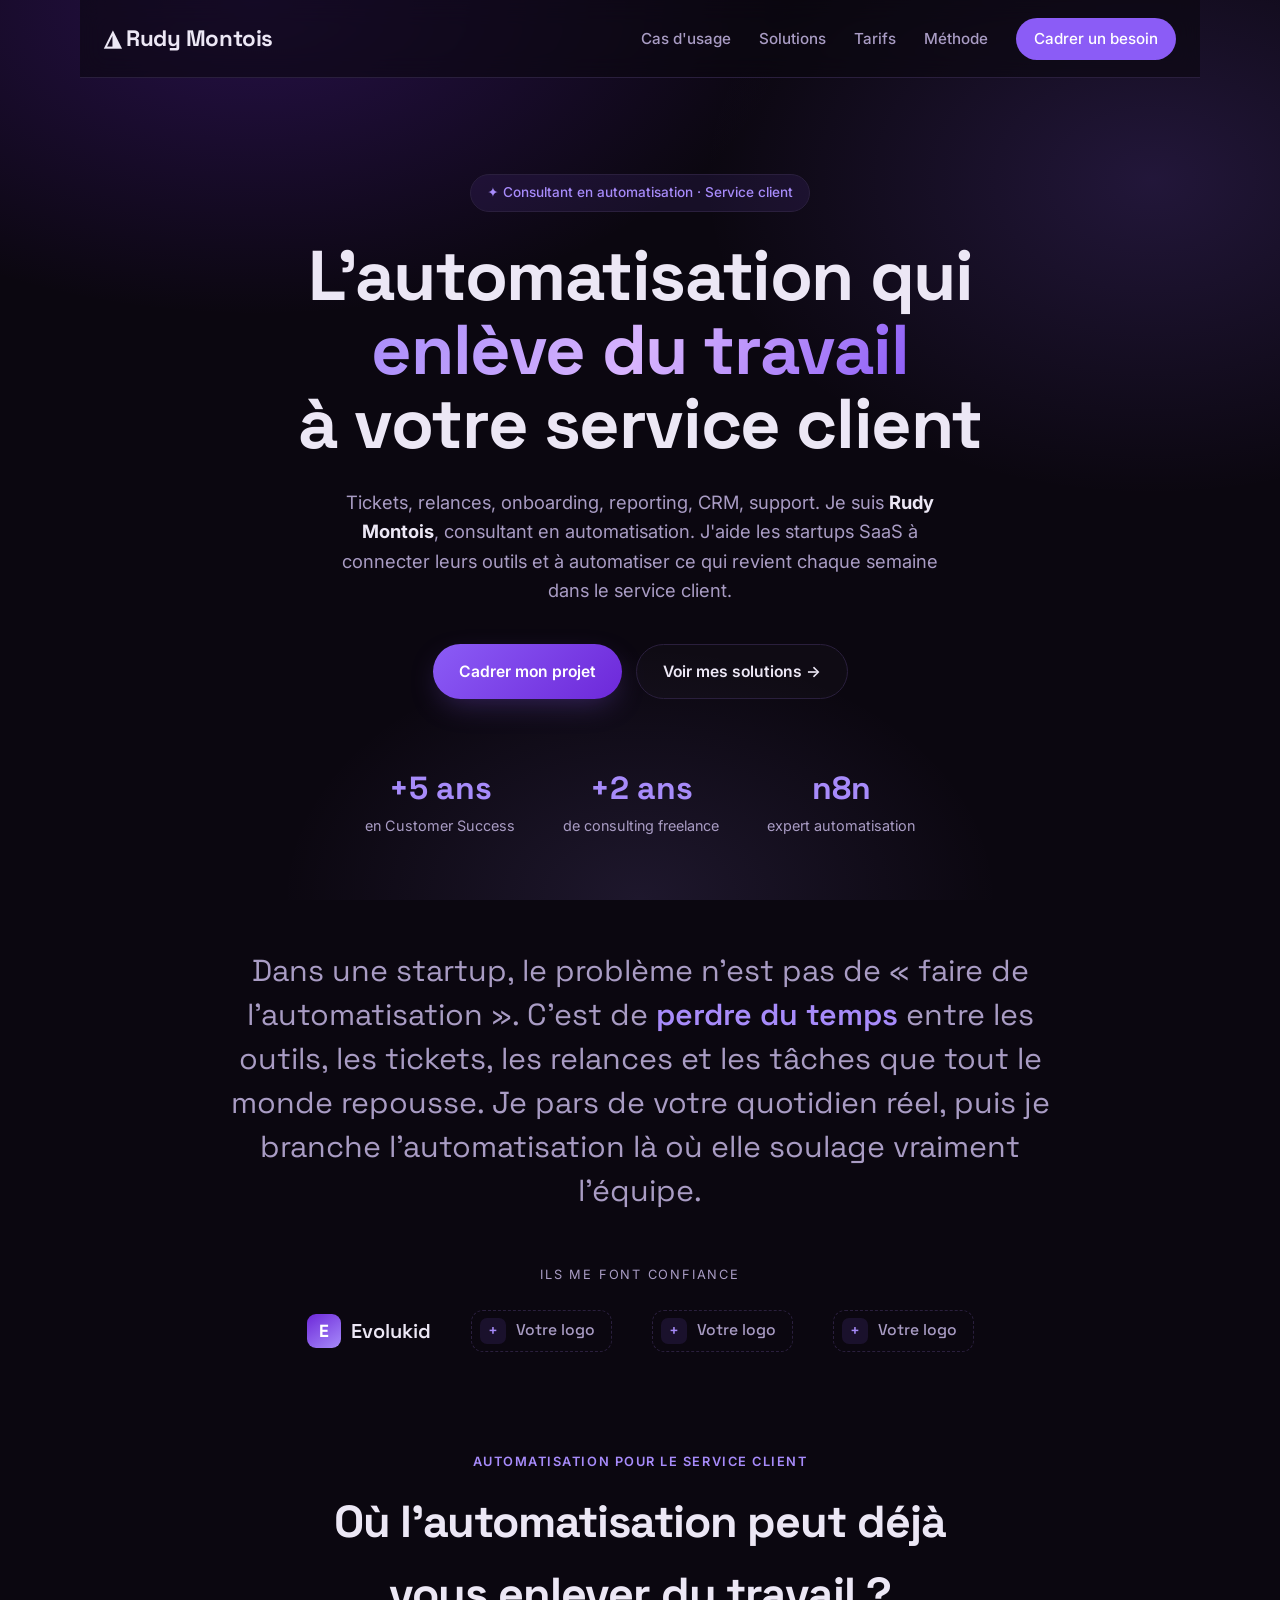
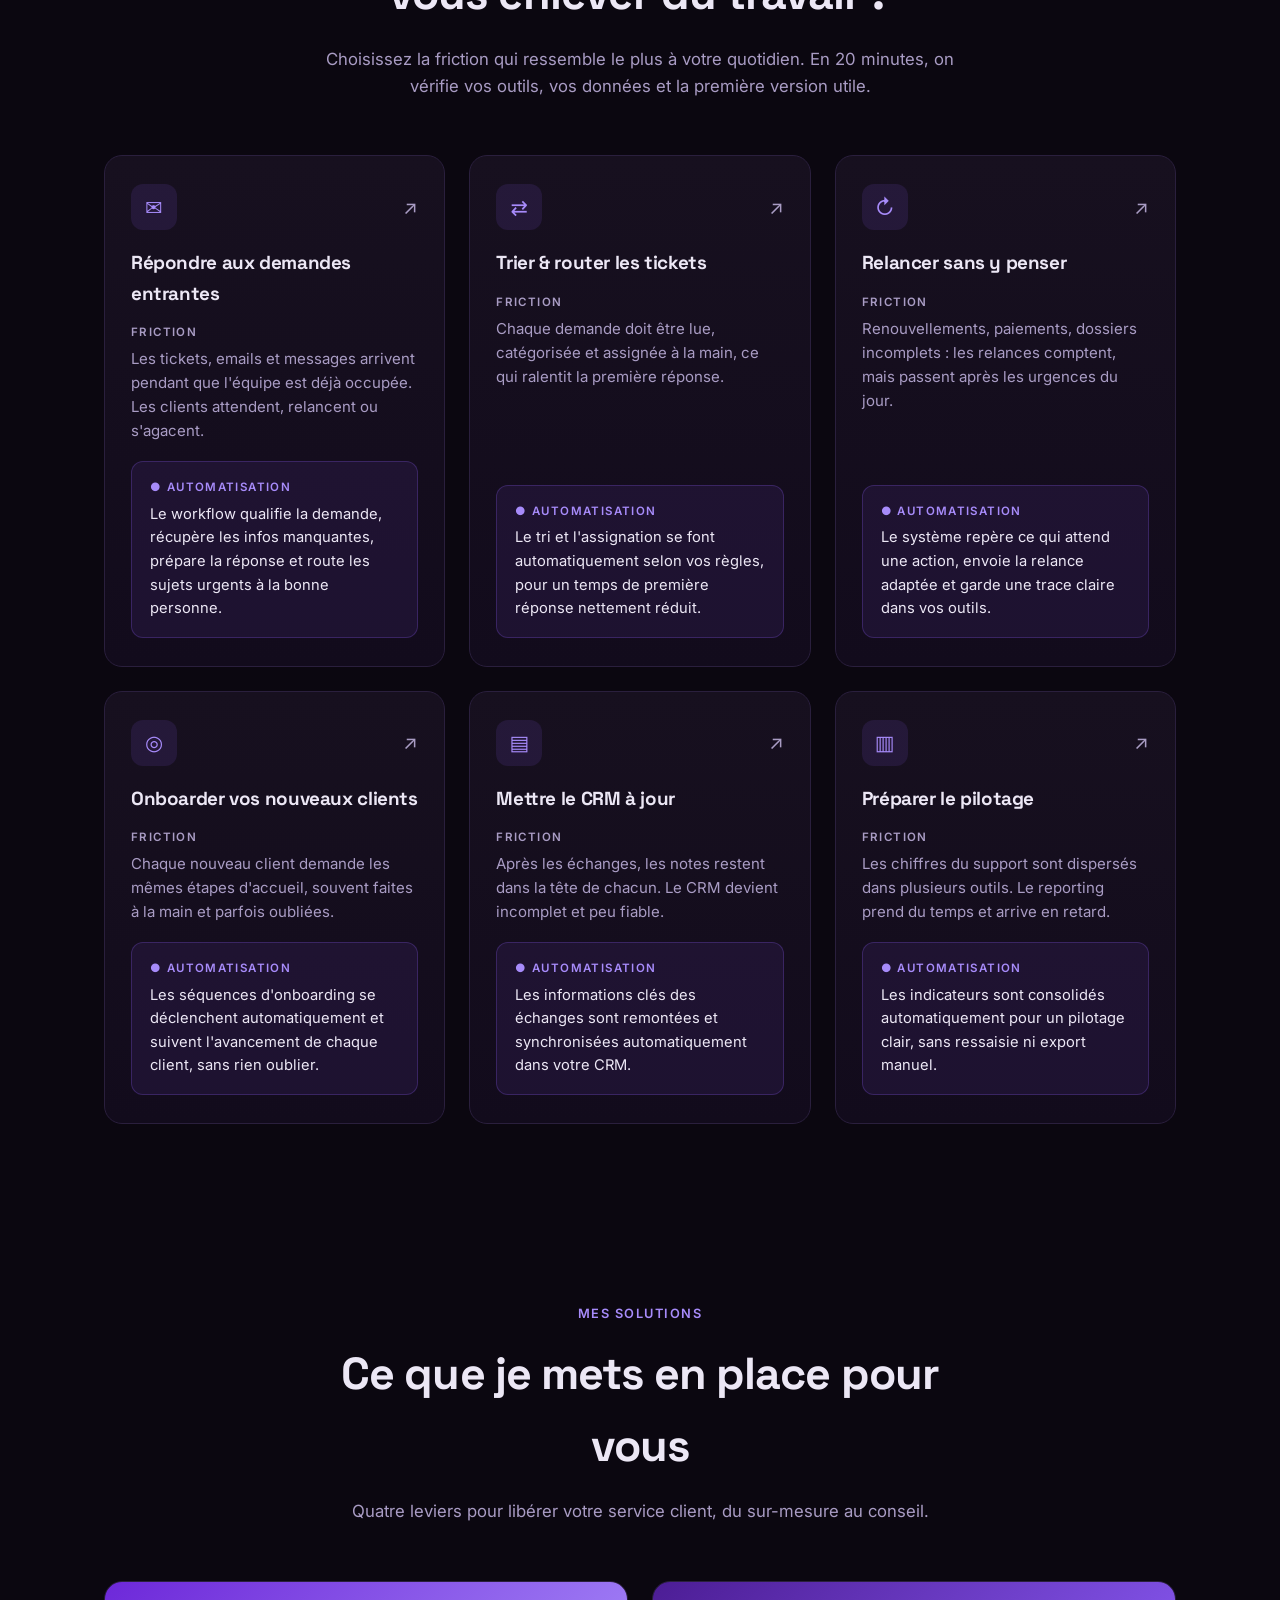
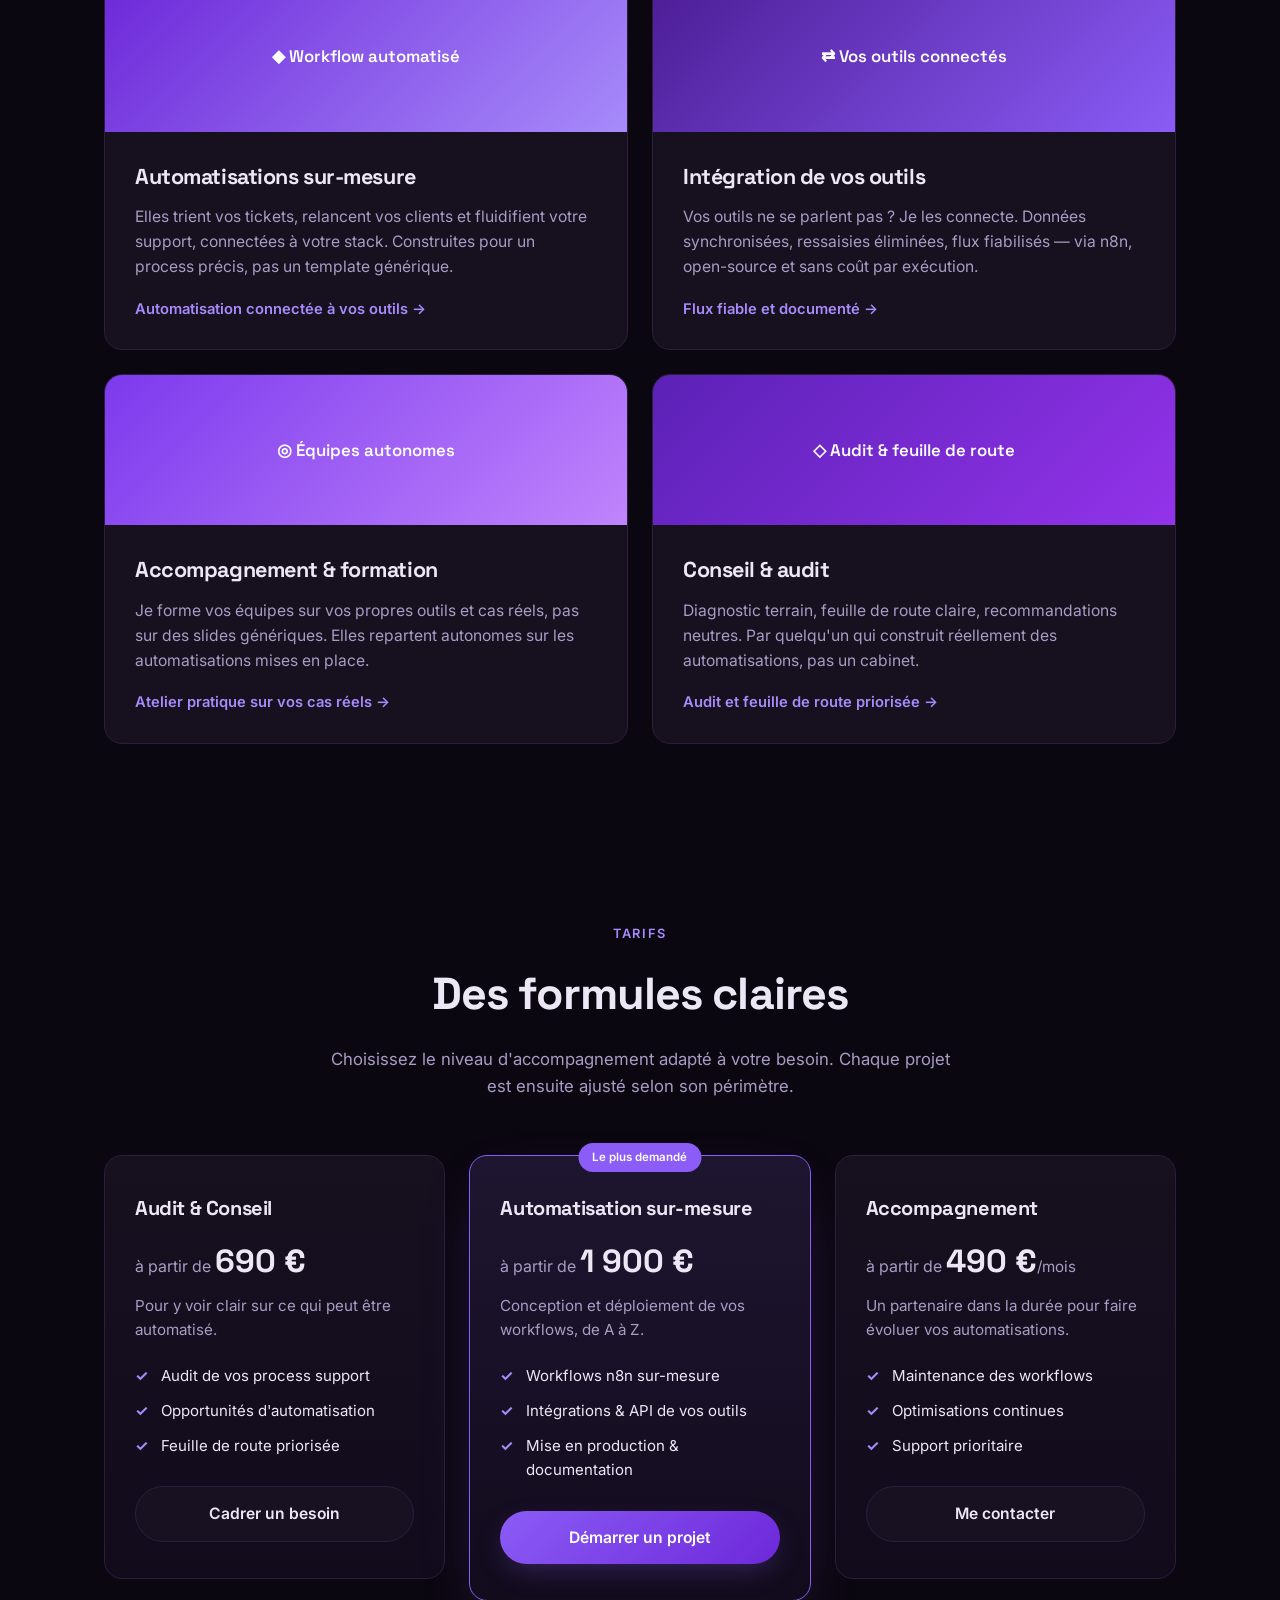
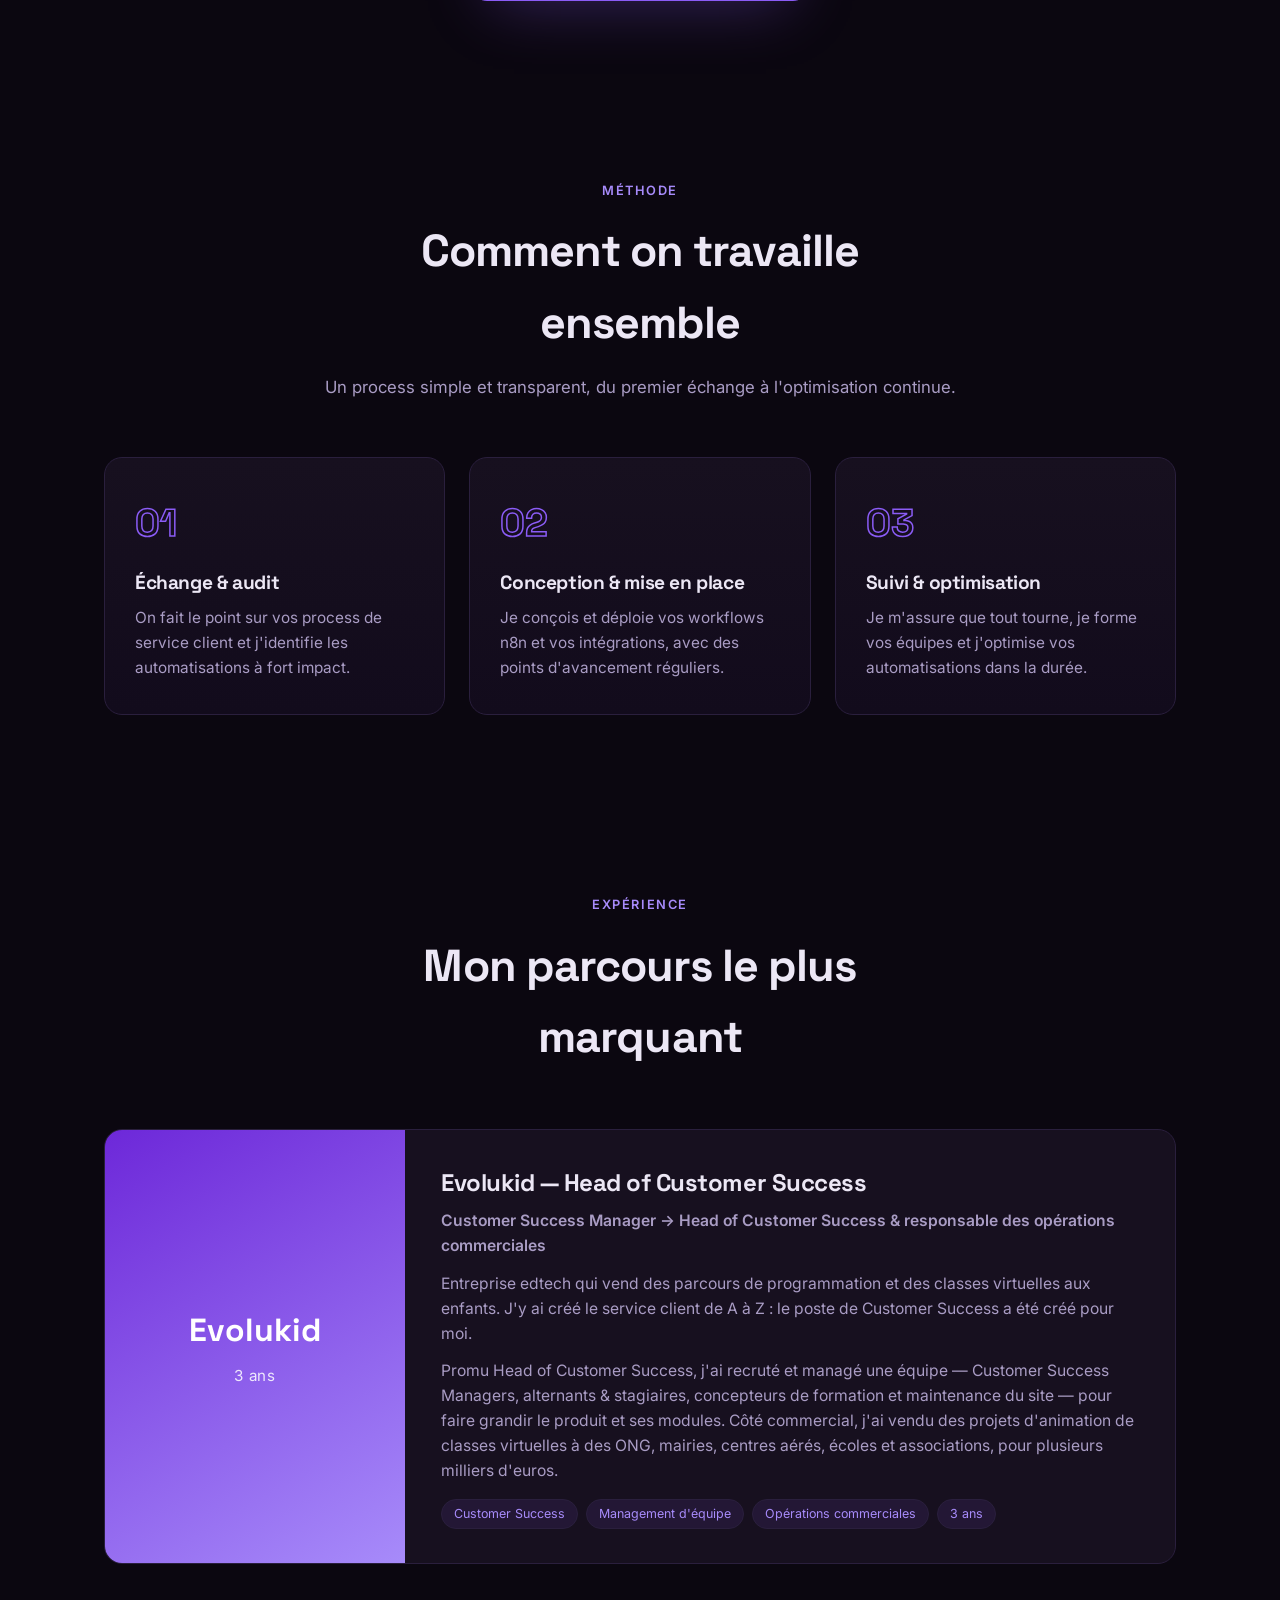
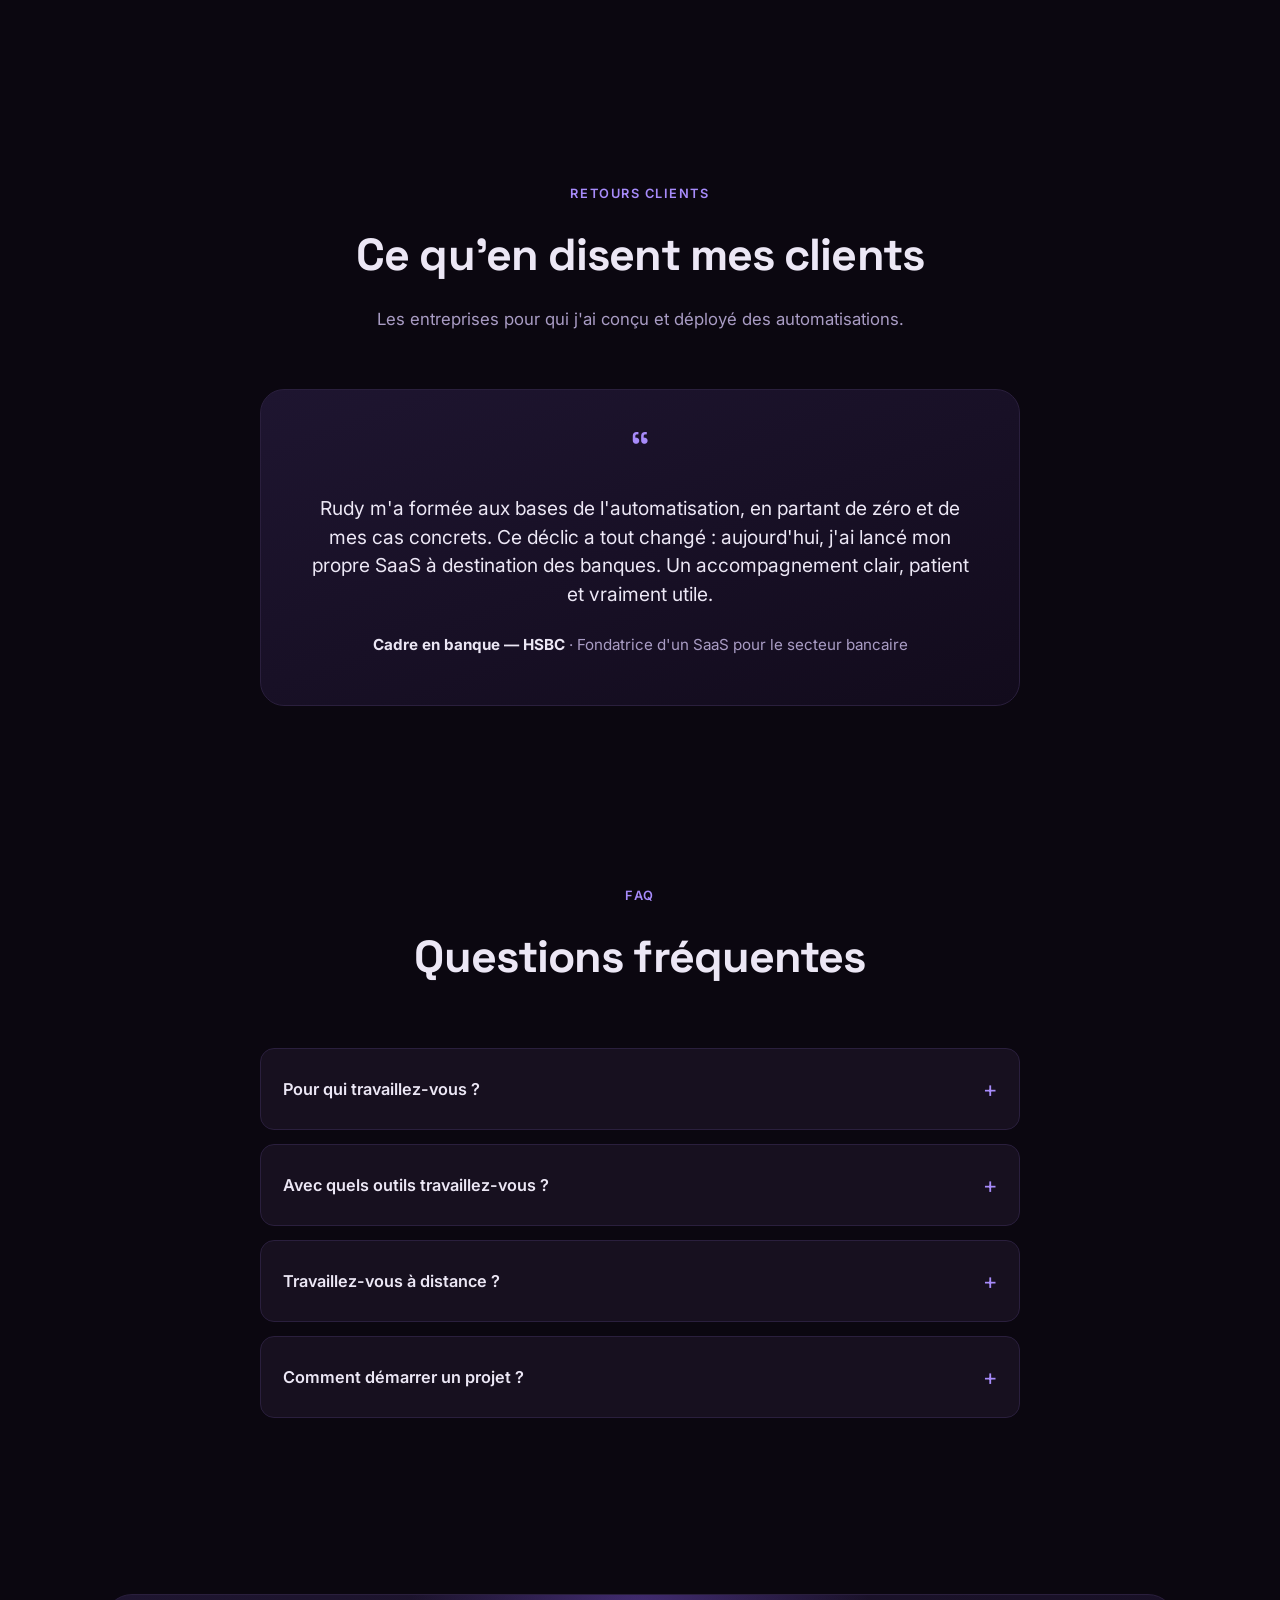
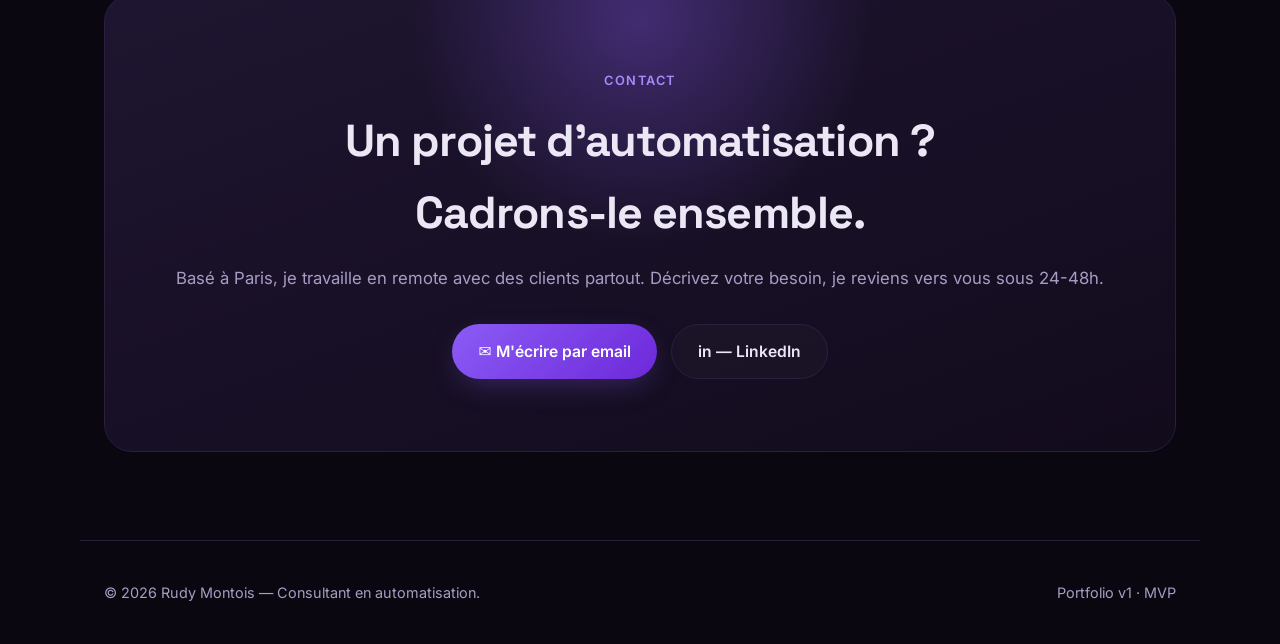
==== index.html @ 6238c6af "Ameliore le bandeau logos clients - Logo maison pour Evolukid (monogramme), emplacements stylises a " ====
<!DOCTYPE html>
<html lang="fr">
<head>
  <meta charset="UTF-8" />
  <meta name="viewport" content="width=device-width, initial-scale=1.0" />
  <title>Rudy Montois — Consultant en automatisation | Service client</title>
  <meta name="description" content="Consultant en automatisation spécialisé service client. J'aide les startups SaaS à connecter leurs outils et automatiser ce qui revient chaque semaine." />
  <link rel="preconnect" href="https://fonts.googleapis.com" />
  <link rel="preconnect" href="https://fonts.gstatic.com" crossorigin />
  <link href="https://fonts.googleapis.com/css2?family=Space+Grotesk:wght@400;500;600;700&family=Inter:wght@400;500;600&display=swap" rel="stylesheet" />
  <link rel="stylesheet" href="style.css" />
</head>
<body>
  <div class="bg-glow" aria-hidden="true"></div>

  <!-- Header / Nav -->
  <header class="site-header">
    <a href="#top" class="logo">◮ Rudy Montois</a>
    <nav class="nav">
      <a href="#friction">Cas d'usage</a>
      <a href="#solutions">Solutions</a>
      <a href="#tarifs">Tarifs</a>
      <a href="#methode">Méthode</a>
      <a href="#contact" class="nav-cta">Cadrer un besoin</a>
    </nav>
    <button class="nav-toggle" aria-label="Ouvrir le menu">☰</button>
  </header>

  <main id="top">
    <!-- Hero -->
    <section class="hero">
      <p class="eyebrow">✦ Consultant en automatisation · Service client</p>
      <h1>
        L'automatisation qui<br />
        <span class="grad">enlève du travail</span><br />
        à votre service client
      </h1>
      <p class="hero-sub">
        Tickets, relances, onboarding, reporting, CRM, support. Je suis
        <strong>Rudy Montois</strong>, consultant en automatisation. J'aide les
        startups SaaS à connecter leurs outils et à automatiser ce qui revient
        chaque semaine dans le service client.
      </p>
      <div class="hero-actions">
        <a href="#contact" class="btn btn-primary">Cadrer mon projet</a>
        <a href="#solutions" class="btn btn-ghost">Voir mes solutions →</a>
      </div>
      <div class="hero-stats">
        <div><strong>+5 ans</strong><span>en Customer Success</span></div>
        <div><strong>+2 ans</strong><span>de consulting freelance</span></div>
        <div><strong>n8n</strong><span>expert automatisation</span></div>
      </div>
    </section>

    <!-- Bloc problème -->
    <section class="intro-block">
      <p>
        Dans une startup, le problème n'est pas de « faire de l'automatisation ».
        C'est de <strong>perdre du temps</strong> entre les outils, les tickets, les
        relances et les tâches que tout le monde repousse. Je pars de votre quotidien
        réel, puis je branche l'automatisation là où elle soulage vraiment l'équipe.
      </p>
    </section>

    <!-- Logos clients -->
    <section class="logos">
      <p class="logos-title">Ils me font confiance</p>
      <div class="logos-row">
        <span class="logo-item"><span class="logo-mark">E</span>Evolukid</span>
        <span class="logo-item ph"><span class="slot-mark">+</span>Votre logo</span>
        <span class="logo-item ph"><span class="slot-mark">+</span>Votre logo</span>
        <span class="logo-item ph"><span class="slot-mark">+</span>Votre logo</span>
      </div>
    </section>

    <!-- Friction / Cas d'usage -->
    <section id="friction" class="section">
      <div class="section-head">
        <span class="tag">Automatisation pour le service client</span>
        <h2>Où l'automatisation peut déjà vous enlever du travail&nbsp;?</h2>
        <p class="section-lead">
          Choisissez la friction qui ressemble le plus à votre quotidien. En 20 minutes,
          on vérifie vos outils, vos données et la première version utile.
        </p>
      </div>

      <div class="friction">
        <article class="friction-card">
          <div class="friction-top"><span class="fic">✉</span><span class="arrow">↗</span></div>
          <h3>Répondre aux demandes entrantes</h3>
          <p class="label">Friction</p>
          <p>Les tickets, emails et messages arrivent pendant que l'équipe est déjà occupée. Les clients attendent, relancent ou s'agacent.</p>
          <div class="auto-box">
            <p class="label auto">● Automatisation</p>
            <p>Le workflow qualifie la demande, récupère les infos manquantes, prépare la réponse et route les sujets urgents à la bonne personne.</p>
          </div>
        </article>

        <article class="friction-card">
          <div class="friction-top"><span class="fic">⇄</span><span class="arrow">↗</span></div>
          <h3>Trier &amp; router les tickets</h3>
          <p class="label">Friction</p>
          <p>Chaque demande doit être lue, catégorisée et assignée à la main, ce qui ralentit la première réponse.</p>
          <div class="auto-box">
            <p class="label auto">● Automatisation</p>
            <p>Le tri et l'assignation se font automatiquement selon vos règles, pour un temps de première réponse nettement réduit.</p>
          </div>
        </article>

        <article class="friction-card">
          <div class="friction-top"><span class="fic">↻</span><span class="arrow">↗</span></div>
          <h3>Relancer sans y penser</h3>
          <p class="label">Friction</p>
          <p>Renouvellements, paiements, dossiers incomplets : les relances comptent, mais passent après les urgences du jour.</p>
          <div class="auto-box">
            <p class="label auto">● Automatisation</p>
            <p>Le système repère ce qui attend une action, envoie la relance adaptée et garde une trace claire dans vos outils.</p>
          </div>
        </article>

        <article class="friction-card">
          <div class="friction-top"><span class="fic">◎</span><span class="arrow">↗</span></div>
          <h3>Onboarder vos nouveaux clients</h3>
          <p class="label">Friction</p>
          <p>Chaque nouveau client demande les mêmes étapes d'accueil, souvent faites à la main et parfois oubliées.</p>
          <div class="auto-box">
            <p class="label auto">● Automatisation</p>
            <p>Les séquences d'onboarding se déclenchent automatiquement et suivent l'avancement de chaque client, sans rien oublier.</p>
          </div>
        </article>

        <article class="friction-card">
          <div class="friction-top"><span class="fic">▤</span><span class="arrow">↗</span></div>
          <h3>Mettre le CRM à jour</h3>
          <p class="label">Friction</p>
          <p>Après les échanges, les notes restent dans la tête de chacun. Le CRM devient incomplet et peu fiable.</p>
          <div class="auto-box">
            <p class="label auto">● Automatisation</p>
            <p>Les informations clés des échanges sont remontées et synchronisées automatiquement dans votre CRM.</p>
          </div>
        </article>

        <article class="friction-card">
          <div class="friction-top"><span class="fic">▥</span><span class="arrow">↗</span></div>
          <h3>Préparer le pilotage</h3>
          <p class="label">Friction</p>
          <p>Les chiffres du support sont dispersés dans plusieurs outils. Le reporting prend du temps et arrive en retard.</p>
          <div class="auto-box">
            <p class="label auto">● Automatisation</p>
            <p>Les indicateurs sont consolidés automatiquement pour un pilotage clair, sans ressaisie ni export manuel.</p>
          </div>
        </article>
      </div>
    </section>

    <!-- Solutions -->
    <section id="solutions" class="section">
      <div class="section-head">
        <span class="tag">Mes solutions</span>
        <h2>Ce que je mets en place pour vous</h2>
        <p class="section-lead">Quatre leviers pour libérer votre service client, du sur-mesure au conseil.</p>
      </div>

      <div class="solutions">
        <article class="solution-card">
          <div class="solution-visual v1"><span>◆ Workflow automatisé</span></div>
          <div class="solution-body">
            <h3>Automatisations sur-mesure</h3>
            <p>Elles trient vos tickets, relancent vos clients et fluidifient votre support, connectées à votre stack. Construites pour un process précis, pas un template générique.</p>
            <span class="more">Automatisation connectée à vos outils →</span>
          </div>
        </article>

        <article class="solution-card">
          <div class="solution-visual v2"><span>⇄ Vos outils connectés</span></div>
          <div class="solution-body">
            <h3>Intégration de vos outils</h3>
            <p>Vos outils ne se parlent pas ? Je les connecte. Données synchronisées, ressaisies éliminées, flux fiabilisés — via n8n, open-source et sans coût par exécution.</p>
            <span class="more">Flux fiable et documenté →</span>
          </div>
        </article>

        <article class="solution-card">
          <div class="solution-visual v3"><span>◎ Équipes autonomes</span></div>
          <div class="solution-body">
            <h3>Accompagnement &amp; formation</h3>
            <p>Je forme vos équipes sur vos propres outils et cas réels, pas sur des slides génériques. Elles repartent autonomes sur les automatisations mises en place.</p>
            <span class="more">Atelier pratique sur vos cas réels →</span>
          </div>
        </article>

        <article class="solution-card">
          <div class="solution-visual v4"><span>◇ Audit &amp; feuille de route</span></div>
          <div class="solution-body">
            <h3>Conseil &amp; audit</h3>
            <p>Diagnostic terrain, feuille de route claire, recommandations neutres. Par quelqu'un qui construit réellement des automatisations, pas un cabinet.</p>
            <span class="more">Audit et feuille de route priorisée →</span>
          </div>
        </article>
      </div>
    </section>

    <!-- Tarifs -->
    <section id="tarifs" class="section">
      <div class="section-head">
        <span class="tag">Tarifs</span>
        <h2>Des formules claires</h2>
        <p class="section-lead">Choisissez le niveau d'accompagnement adapté à votre besoin. Chaque projet est ensuite ajusté selon son périmètre.</p>
      </div>

      <div class="pricing">
        <article class="price-card">
          <h3>Audit &amp; Conseil</h3>
          <div class="price">à partir de <strong>690&nbsp;€</strong></div>
          <p class="price-desc">Pour y voir clair sur ce qui peut être automatisé.</p>
          <ul>
            <li>Audit de vos process support</li>
            <li>Opportunités d'automatisation</li>
            <li>Feuille de route priorisée</li>
          </ul>
          <a href="#contact" class="btn btn-ghost">Cadrer un besoin</a>
        </article>

        <article class="price-card featured">
          <div class="price-badge">Le plus demandé</div>
          <h3>Automatisation sur-mesure</h3>
          <div class="price">à partir de <strong>1 900&nbsp;€</strong></div>
          <p class="price-desc">Conception et déploiement de vos workflows, de A à Z.</p>
          <ul>
            <li>Workflows n8n sur-mesure</li>
            <li>Intégrations &amp; API de vos outils</li>
            <li>Mise en production &amp; documentation</li>
          </ul>
          <a href="#contact" class="btn btn-primary">Démarrer un projet</a>
        </article>

        <article class="price-card">
          <h3>Accompagnement</h3>
          <div class="price">à partir de <strong>490&nbsp;€</strong><span>/mois</span></div>
          <p class="price-desc">Un partenaire dans la durée pour faire évoluer vos automatisations.</p>
          <ul>
            <li>Maintenance des workflows</li>
            <li>Optimisations continues</li>
            <li>Support prioritaire</li>
          </ul>
          <a href="#contact" class="btn btn-ghost">Me contacter</a>
        </article>
      </div>
    </section>

    <!-- Méthode -->
    <section id="methode" class="section">
      <div class="section-head">
        <span class="tag">Méthode</span>
        <h2>Comment on travaille ensemble</h2>
        <p class="section-lead">Un process simple et transparent, du premier échange à l'optimisation continue.</p>
      </div>
      <div class="steps">
        <article class="step">
          <div class="step-num">01</div>
          <h3>Échange &amp; audit</h3>
          <p>On fait le point sur vos process de service client et j'identifie les automatisations à fort impact.</p>
        </article>
        <article class="step">
          <div class="step-num">02</div>
          <h3>Conception &amp; mise en place</h3>
          <p>Je conçois et déploie vos workflows n8n et vos intégrations, avec des points d'avancement réguliers.</p>
        </article>
        <article class="step">
          <div class="step-num">03</div>
          <h3>Suivi &amp; optimisation</h3>
          <p>Je m'assure que tout tourne, je forme vos équipes et j'optimise vos automatisations dans la durée.</p>
        </article>
      </div>
    </section>

    <!-- Expérience — Evolukid -->
    <section id="experience" class="section">
      <div class="section-head">
        <span class="tag">Expérience</span>
        <h2>Mon parcours le plus marquant</h2>
      </div>
      <article class="project-featured">
        <div class="featured-visual"><span>Evolukid</span><em>3 ans</em></div>
        <div class="featured-body">
          <h3>Evolukid — Head of Customer Success</h3>
          <p class="featured-role">Customer Success Manager → Head of Customer Success &amp; responsable des opérations commerciales</p>
          <p>Entreprise edtech qui vend des parcours de programmation et des classes virtuelles aux enfants. J'y ai créé le service client de A à Z : le poste de Customer Success a été créé pour moi.</p>
          <p>Promu Head of Customer Success, j'ai recruté et managé une équipe — Customer Success Managers, alternants &amp; stagiaires, concepteurs de formation et maintenance du site — pour faire grandir le produit et ses modules. Côté commercial, j'ai vendu des projets d'animation de classes virtuelles à des ONG, mairies, centres aérés, écoles et associations, pour plusieurs milliers d'euros.</p>
          <div class="chips"><span>Customer Success</span><span>Management d'équipe</span><span>Opérations commerciales</span><span>3 ans</span></div>
        </div>
      </article>
    </section>

    <!-- Témoignages -->
    <section class="section testimonials">
      <div class="section-head">
        <span class="tag">Retours clients</span>
        <h2>Ce qu'en disent mes clients</h2>
        <p class="section-lead">Les entreprises pour qui j'ai conçu et déployé des automatisations.</p>
      </div>
      <blockquote class="testimonial">
        <span class="quote-mark">“</span>
        <p>Rudy m'a formée aux bases de l'automatisation, en partant de zéro et de mes cas concrets. Ce déclic a tout changé : aujourd'hui, j'ai lancé mon propre SaaS à destination des banques. Un accompagnement clair, patient et vraiment utile.</p>
        <footer><strong>Cadre en banque — HSBC</strong> · Fondatrice d'un SaaS pour le secteur bancaire</footer>
      </blockquote>
    </section>

    <!-- FAQ -->
    <section id="faq" class="section">
      <div class="section-head">
        <span class="tag">FAQ</span>
        <h2>Questions fréquentes</h2>
      </div>
      <div class="faq">
        <details>
          <summary>Pour qui travaillez-vous ?</summary>
          <p>Principalement des startups et entreprises SaaS spécialisées dans le service client, qui veulent automatiser leur support et gagner en efficacité.</p>
        </details>
        <details>
          <summary>Avec quels outils travaillez-vous ?</summary>
          <p>n8n Cloud en priorité pour l'automatisation, connecté à vos outils existants : CRM, helpdesk, facturation et autres solutions SaaS via leurs API.</p>
        </details>
        <details>
          <summary>Travaillez-vous à distance ?</summary>
          <p>Oui, j'interviens en freelance et à distance, avec des points réguliers pour garder un suivi clair tout au long du projet.</p>
        </details>
        <details>
          <summary>Comment démarrer un projet ?</summary>
          <p>Un premier échange suffit pour cadrer votre besoin. Je reviens vers vous sous 24 à 48h avec une première approche.</p>
        </details>
      </div>
    </section>

    <!-- Contact -->
    <section id="contact" class="section contact">
      <div class="contact-inner">
        <span class="tag">Contact</span>
        <h2>Un projet d'automatisation&nbsp;?<br />Cadrons-le ensemble.</h2>
        <p class="section-lead">
          Basé à Paris, je travaille en remote avec des clients partout.
          Décrivez votre besoin, je reviens vers vous sous 24-48h.
        </p>
        <div class="contact-actions">
          <a href="mailto:modegpua@gmail.com" class="btn btn-primary">✉ M'écrire par email</a>
          <a href="https://www.linkedin.com/in/rudy-montois/" target="_blank" rel="noopener" class="btn btn-ghost">in — LinkedIn</a>
        </div>
      </div>
    </section>
  </main>

  <footer class="site-footer">
    <p>© <span id="year"></span> Rudy Montois — Consultant en automatisation.</p>
    <p class="footer-made">Portfolio v1 · MVP</p>
  </footer>

  <script src="script.js"></script>
</body>
</html>
---- style.css ----
/* ============================================
   Portfolio Rudy Montois — Thème sombre + violet
   ============================================ */

:root {
  --bg: #0b0710;
  --bg-2: #120b1c;
  --surface: #17101f;
  --surface-2: #1e1530;
  --border: #2a1f3d;
  --text: #ece7f5;
  --text-dim: #a99cc4;
  --violet: #8b5cf6;
  --violet-bright: #a78bfa;
  --violet-deep: #6d28d9;
  --violet-glow: rgba(139, 92, 246, 0.35);
  --radius: 18px;
  --maxw: 1120px;
}

* { margin: 0; padding: 0; box-sizing: border-box; }

html { scroll-behavior: smooth; }

body {
  background: var(--bg);
  color: var(--text);
  font-family: "Inter", system-ui, sans-serif;
  line-height: 1.6;
  overflow-x: hidden;
  position: relative;
}

h1, h2, h3, .logo { font-family: "Space Grotesk", sans-serif; letter-spacing: -0.02em; }

a { color: inherit; text-decoration: none; }

/* ---------- Fond lumineux ---------- */
.bg-glow {
  position: fixed;
  inset: 0;
  z-index: -1;
  background:
    radial-gradient(60% 50% at 20% 0%, rgba(109, 40, 217, 0.28), transparent 70%),
    radial-gradient(50% 50% at 90% 20%, rgba(139, 92, 246, 0.18), transparent 70%),
    radial-gradient(40% 40% at 50% 100%, rgba(167, 139, 250, 0.12), transparent 70%),
    var(--bg);
}

/* ---------- Header ---------- */
.site-header {
  position: sticky;
  top: 0;
  z-index: 50;
  display: flex;
  align-items: center;
  justify-content: space-between;
  max-width: var(--maxw);
  margin: 0 auto;
  padding: 18px 24px;
  backdrop-filter: blur(12px);
}
.site-header::after {
  content: "";
  position: absolute;
  inset: 0;
  z-index: -1;
  background: rgba(11, 7, 16, 0.6);
  border-bottom: 1px solid var(--border);
}
.logo { font-size: 1.4rem; font-weight: 700; }
.logo span { color: var(--violet-bright); }
.nav { display: flex; align-items: center; gap: 28px; }
.nav a { color: var(--text-dim); font-weight: 500; font-size: 0.95rem; transition: color 0.2s; }
.nav a:hover { color: var(--text); }
.nav-cta {
  background: var(--violet);
  color: #fff !important;
  padding: 9px 18px;
  border-radius: 999px;
  transition: background 0.2s, transform 0.2s;
}
.nav-cta:hover { background: var(--violet-bright); transform: translateY(-1px); }
.nav-toggle { display: none; background: none; border: none; color: var(--text); font-size: 1.5rem; cursor: pointer; }

/* ---------- Boutons ---------- */
.btn {
  display: inline-flex;
  align-items: center;
  gap: 8px;
  padding: 14px 26px;
  border-radius: 999px;
  font-weight: 600;
  font-size: 0.98rem;
  transition: transform 0.2s, box-shadow 0.2s, background 0.2s;
}
.btn-primary {
  background: linear-gradient(135deg, var(--violet), var(--violet-deep));
  color: #fff;
  box-shadow: 0 10px 30px -8px var(--violet-glow);
}
.btn-primary:hover { transform: translateY(-2px); box-shadow: 0 16px 40px -8px var(--violet-glow); }
.btn-ghost { border: 1px solid var(--border); color: var(--text); background: rgba(255,255,255,0.02); }
.btn-ghost:hover { border-color: var(--violet); color: var(--violet-bright); transform: translateY(-2px); }

/* ---------- Hero ---------- */
.hero {
  max-width: var(--maxw);
  margin: 0 auto;
  padding: 96px 24px 72px;
  text-align: center;
}
.eyebrow {
  display: inline-block;
  color: var(--violet-bright);
  background: rgba(139, 92, 246, 0.1);
  border: 1px solid var(--border);
  padding: 7px 16px;
  border-radius: 999px;
  font-size: 0.85rem;
  font-weight: 500;
  margin-bottom: 28px;
}
.hero h1 { font-size: clamp(2.4rem, 6vw, 4.4rem); font-weight: 700; line-height: 1.05; }
.grad {
  background: linear-gradient(120deg, var(--violet-bright), #d8b4fe, var(--violet));
  -webkit-background-clip: text;
  background-clip: text;
  -webkit-text-fill-color: transparent;
}
.hero-sub {
  max-width: 620px;
  margin: 26px auto 0;
  color: var(--text-dim);
  font-size: 1.15rem;
}
.hero-sub strong { color: var(--text); }
.hero-actions { display: flex; gap: 14px; justify-content: center; flex-wrap: wrap; margin-top: 38px; }
.hero-stats {
  display: flex;
  justify-content: center;
  gap: 48px;
  margin-top: 64px;
  flex-wrap: wrap;
}
.hero-stats div { display: flex; flex-direction: column; }
.hero-stats strong { font-family: "Space Grotesk", sans-serif; font-size: 2rem; color: var(--violet-bright); }
.hero-stats span { color: var(--text-dim); font-size: 0.9rem; }

/* ---------- Sections ---------- */
.section { max-width: var(--maxw); margin: 0 auto; padding: 88px 24px; }
.section-head { text-align: center; max-width: 640px; margin: 0 auto 56px; }
.tag {
  display: inline-block;
  color: var(--violet-bright);
  font-size: 0.8rem;
  font-weight: 600;
  letter-spacing: 0.12em;
  text-transform: uppercase;
  margin-bottom: 14px;
}
.section-head h2 { font-size: clamp(1.9rem, 4vw, 2.8rem); }
.section-lead { color: var(--text-dim); margin-top: 16px; font-size: 1.05rem; }

/* ---------- Cards (Offre) ---------- */
.cards { display: grid; grid-template-columns: repeat(3, 1fr); gap: 24px; }
.card {
  position: relative;
  background: linear-gradient(180deg, var(--surface), var(--bg-2));
  border: 1px solid var(--border);
  border-radius: var(--radius);
  padding: 34px 30px;
  transition: transform 0.25s, border-color 0.25s, box-shadow 0.25s;
}
.card:hover { transform: translateY(-6px); border-color: var(--violet); box-shadow: 0 24px 50px -20px var(--violet-glow); }
.card-featured { border-color: var(--violet); box-shadow: 0 24px 60px -24px var(--violet-glow); }
.card-badge {
  position: absolute;
  top: -13px;
  left: 50%;
  transform: translateX(-50%);
  background: var(--violet);
  color: #fff;
  font-size: 0.72rem;
  font-weight: 600;
  padding: 5px 14px;
  border-radius: 999px;
  white-space: nowrap;
}
.card-icon {
  width: 52px; height: 52px;
  display: grid; place-items: center;
  border-radius: 14px;
  background: rgba(139, 92, 246, 0.12);
  color: var(--violet-bright);
  font-size: 1.5rem;
  margin-bottom: 20px;
}
.card h3 { font-size: 1.3rem; margin-bottom: 10px; }
.card p { color: var(--text-dim); font-size: 0.98rem; }
.card ul { list-style: none; margin-top: 18px; display: flex; flex-direction: column; gap: 9px; }
.card li { color: var(--text); font-size: 0.92rem; padding-left: 24px; position: relative; }
.card li::before { content: "✦"; position: absolute; left: 0; color: var(--violet-bright); }

/* ---------- Logos clients ---------- */
.logos { max-width: var(--maxw); margin: 0 auto; padding: 32px 24px 8px; text-align: center; }
.logos-title {
  color: var(--text-dim);
  font-size: 0.8rem;
  letter-spacing: 0.14em;
  text-transform: uppercase;
  margin-bottom: 24px;
}
.logos-row { display: flex; flex-wrap: wrap; justify-content: center; align-items: center; gap: 16px 40px; }
.logo-item {
  display: inline-flex;
  align-items: center;
  gap: 10px;
  font-family: "Space Grotesk", sans-serif;
  font-size: 1.25rem;
  font-weight: 600;
  color: var(--text);
}
.logo-mark {
  width: 34px; height: 34px;
  display: grid; place-items: center;
  border-radius: 9px;
  background: linear-gradient(145deg, var(--violet-deep), var(--violet-bright));
  color: #fff;
  font-size: 1.1rem;
  font-weight: 700;
}
.logo-item.ph {
  color: var(--text-dim);
  border: 1px dashed var(--border);
  border-radius: 12px;
  padding: 7px 16px 7px 8px;
  font-size: 0.98rem;
  font-weight: 500;
}
.slot-mark {
  width: 26px; height: 26px;
  display: grid; place-items: center;
  border-radius: 7px;
  background: rgba(139, 92, 246, 0.12);
  color: var(--violet-bright);
  font-size: 1rem;
}

/* ---------- Tarifs ---------- */
.pricing { display: grid; grid-template-columns: repeat(3, 1fr); gap: 24px; align-items: start; }
.price-card {
  position: relative;
  background: linear-gradient(180deg, var(--surface), var(--bg-2));
  border: 1px solid var(--border);
  border-radius: var(--radius);
  padding: 36px 30px;
  display: flex;
  flex-direction: column;
  transition: transform 0.25s, border-color 0.25s, box-shadow 0.25s;
}
.price-card:hover { transform: translateY(-6px); border-color: var(--violet); box-shadow: 0 24px 50px -24px var(--violet-glow); }
.price-card.featured {
  border-color: var(--violet);
  background: linear-gradient(180deg, var(--surface-2), var(--bg-2));
  box-shadow: 0 24px 60px -24px var(--violet-glow);
}
.price-badge {
  position: absolute;
  top: -13px; left: 50%;
  transform: translateX(-50%);
  background: var(--violet);
  color: #fff;
  font-size: 0.72rem;
  font-weight: 600;
  padding: 5px 14px;
  border-radius: 999px;
  white-space: nowrap;
}
.price-card h3 { font-size: 1.25rem; margin-bottom: 12px; }
.price { font-size: 1rem; color: var(--text-dim); margin-bottom: 6px; }
.price strong { font-family: "Space Grotesk", sans-serif; font-size: 2rem; color: var(--text); font-weight: 700; }
.price span { color: var(--text-dim); font-size: 0.95rem; }
.price-desc { color: var(--text-dim); font-size: 0.95rem; margin-bottom: 22px; }
.price-card ul { list-style: none; display: flex; flex-direction: column; gap: 11px; margin-bottom: 28px; }
.price-card li { font-size: 0.94rem; padding-left: 26px; position: relative; }
.price-card li::before { content: "✓"; position: absolute; left: 0; color: var(--violet-bright); font-weight: 700; }
.price-card .btn { margin-top: auto; justify-content: center; }

/* ---------- Bloc problème ---------- */
.intro-block {
  max-width: 880px;
  margin: 0 auto;
  padding: 40px 24px 20px;
  text-align: center;
}
.intro-block p {
  font-family: "Space Grotesk", sans-serif;
  font-size: clamp(1.3rem, 3vw, 1.9rem);
  line-height: 1.45;
  color: var(--text-dim);
  font-weight: 400;
}
.intro-block strong { color: var(--violet-bright); font-weight: 600; }

/* ---------- Friction / cas d'usage ---------- */
.friction { display: grid; grid-template-columns: repeat(3, 1fr); gap: 24px; }
.friction-card {
  background: linear-gradient(180deg, var(--surface), var(--bg-2));
  border: 1px solid var(--border);
  border-radius: var(--radius);
  padding: 28px 26px;
  display: flex;
  flex-direction: column;
  transition: transform 0.25s, border-color 0.25s, box-shadow 0.25s;
}
.friction-card:hover { transform: translateY(-6px); border-color: var(--violet); box-shadow: 0 24px 50px -24px var(--violet-glow); }
.friction-top { display: flex; justify-content: space-between; align-items: center; margin-bottom: 18px; }
.friction-top .fic {
  width: 46px; height: 46px;
  display: grid; place-items: center;
  border-radius: 12px;
  background: rgba(139, 92, 246, 0.12);
  color: var(--violet-bright);
  font-size: 1.3rem;
}
.friction-top .arrow { color: var(--text-dim); font-size: 1.2rem; }
.friction-card h3 { font-size: 1.18rem; margin-bottom: 14px; }
.friction-card .label {
  font-size: 0.72rem;
  letter-spacing: 0.12em;
  text-transform: uppercase;
  color: var(--text-dim);
  font-weight: 600;
  margin-bottom: 6px;
}
.friction-card > p { color: var(--text-dim); font-size: 0.94rem; margin-bottom: 18px; }
.auto-box {
  margin-top: auto;
  background: rgba(139, 92, 246, 0.09);
  border: 1px solid rgba(139, 92, 246, 0.25);
  border-radius: 12px;
  padding: 16px 18px;
}
.auto-box .label.auto { color: var(--violet-bright); }
.auto-box p:last-child { color: var(--text); font-size: 0.92rem; margin: 0; }

/* ---------- Solutions ---------- */
.solutions { display: grid; grid-template-columns: repeat(2, 1fr); gap: 24px; }
.solution-card {
  background: var(--surface);
  border: 1px solid var(--border);
  border-radius: var(--radius);
  overflow: hidden;
  transition: transform 0.25s, border-color 0.25s, box-shadow 0.25s;
}
.solution-card:hover { transform: translateY(-6px); border-color: var(--violet); box-shadow: 0 24px 50px -24px var(--violet-glow); }
.solution-visual {
  height: 150px;
  display: grid;
  place-items: center;
  font-family: "Space Grotesk", sans-serif;
  font-weight: 600;
  font-size: 1.05rem;
  color: #fff;
}
.solution-visual.v1 { background: linear-gradient(135deg, #6d28d9, #a78bfa); }
.solution-visual.v2 { background: linear-gradient(135deg, #4c1d95, #8b5cf6); }
.solution-visual.v3 { background: linear-gradient(135deg, #7c3aed, #c084fc); }
.solution-visual.v4 { background: linear-gradient(135deg, #5b21b6, #9333ea); }
.solution-body { padding: 28px 30px; }
.solution-body h3 { font-size: 1.35rem; margin-bottom: 10px; }
.solution-body p { color: var(--text-dim); font-size: 0.98rem; margin-bottom: 16px; }
.solution-body .more { color: var(--violet-bright); font-weight: 600; font-size: 0.92rem; }

/* ---------- Témoignage ---------- */
.testimonials { text-align: center; }
.testimonial {
  max-width: 760px;
  margin: 0 auto;
  background: linear-gradient(160deg, var(--surface-2), var(--bg-2));
  border: 1px solid var(--border);
  border-radius: 24px;
  padding: 48px 44px;
}
.testimonial .quote-mark { font-family: "Space Grotesk", sans-serif; font-size: 3rem; color: var(--violet-bright); line-height: 0.5; }
.testimonial p { font-size: 1.2rem; color: var(--text); margin: 20px 0 24px; line-height: 1.5; }
.testimonial footer { color: var(--text-dim); font-size: 0.95rem; }
.testimonial footer strong { color: var(--text); }

/* ---------- Méthode (steps) ---------- */
.steps { display: grid; grid-template-columns: repeat(3, 1fr); gap: 24px; }
.step {
  position: relative;
  background: linear-gradient(180deg, var(--surface), var(--bg-2));
  border: 1px solid var(--border);
  border-radius: var(--radius);
  padding: 34px 30px;
}
.step-num {
  font-family: "Space Grotesk", sans-serif;
  font-size: 2.4rem;
  font-weight: 700;
  color: transparent;
  -webkit-text-stroke: 1.5px var(--violet);
  margin-bottom: 14px;
}
.step h3 { font-size: 1.2rem; margin-bottom: 8px; }
.step p { color: var(--text-dim); font-size: 0.96rem; }

/* ---------- FAQ ---------- */
.faq { max-width: 760px; margin: 0 auto; display: flex; flex-direction: column; gap: 14px; }
.faq details {
  background: var(--surface);
  border: 1px solid var(--border);
  border-radius: 14px;
  padding: 4px 22px;
  transition: border-color 0.2s;
}
.faq details[open] { border-color: var(--violet); }
.faq summary {
  cursor: pointer;
  list-style: none;
  padding: 18px 0;
  font-weight: 600;
  font-size: 1.02rem;
  display: flex;
  justify-content: space-between;
  align-items: center;
}
.faq summary::-webkit-details-marker { display: none; }
.faq summary::after {
  content: "+";
  color: var(--violet-bright);
  font-size: 1.4rem;
  font-weight: 400;
  transition: transform 0.2s;
}
.faq details[open] summary::after { transform: rotate(45deg); }
.faq details p { color: var(--text-dim); padding: 0 0 20px; font-size: 0.98rem; }

/* ---------- Projet phare (Evolutid) ---------- */
.project-featured {
  display: grid;
  grid-template-columns: 300px 1fr;
  gap: 0;
  background: var(--surface);
  border: 1px solid var(--border);
  border-radius: var(--radius);
  overflow: hidden;
  margin-bottom: 40px;
  transition: border-color 0.25s, box-shadow 0.25s;
}
.project-featured:hover { border-color: var(--violet); box-shadow: 0 24px 60px -24px var(--violet-glow); }
.featured-visual {
  background: linear-gradient(150deg, var(--violet-deep), var(--violet-bright));
  display: flex;
  flex-direction: column;
  align-items: center;
  justify-content: center;
  gap: 8px;
  padding: 32px;
  text-align: center;
}
.featured-visual span { font-family: "Space Grotesk", sans-serif; font-size: 2rem; font-weight: 700; color: #fff; }
.featured-visual em { font-style: normal; color: rgba(255,255,255,0.85); font-size: 0.95rem; letter-spacing: 0.05em; }
.featured-body { padding: 34px 36px; }
.featured-body h3 { font-size: 1.5rem; margin-bottom: 6px; }
.featured-role { color: var(--violet-bright); font-weight: 600; font-size: 0.95rem; margin-bottom: 16px; }
.featured-body p { color: var(--text-dim); font-size: 0.98rem; margin-bottom: 12px; }
.sub-head {
  font-size: 1.15rem;
  color: var(--text);
  margin-bottom: 22px;
  font-weight: 600;
}

/* ---------- Projets ---------- */
.projects { display: grid; grid-template-columns: repeat(3, 1fr); gap: 24px; }
.project {
  background: var(--surface);
  border: 1px solid var(--border);
  border-radius: var(--radius);
  overflow: hidden;
  transition: transform 0.25s, border-color 0.25s;
}
.project:hover { transform: translateY(-6px); border-color: var(--violet); }
.project-thumb {
  height: 180px;
  display: grid;
  place-items: center;
  font-family: "Space Grotesk", sans-serif;
  font-size: 3rem;
  font-weight: 700;
  color: rgba(255,255,255,0.85);
}
.thumb-1 { background: linear-gradient(135deg, #6d28d9, #a78bfa); }
.thumb-2 { background: linear-gradient(135deg, #4c1d95, #8b5cf6); }
.thumb-3 { background: linear-gradient(135deg, #7c3aed, #c084fc); }
.project-body { padding: 24px; }
.project-body h3 { font-size: 1.2rem; margin-bottom: 8px; }
.project-body p { color: var(--text-dim); font-size: 0.95rem; }
.chips { display: flex; gap: 8px; flex-wrap: wrap; margin-top: 16px; }
.chips span {
  font-size: 0.78rem;
  color: var(--violet-bright);
  background: rgba(139, 92, 246, 0.1);
  border: 1px solid var(--border);
  padding: 4px 12px;
  border-radius: 999px;
}

/* ---------- À propos ---------- */
.about-grid { display: grid; grid-template-columns: 260px 1fr; gap: 48px; align-items: center; }
.about-avatar {
  aspect-ratio: 1;
  border-radius: 24px;
  display: grid;
  place-items: center;
  font-family: "Space Grotesk", sans-serif;
  font-size: 4rem;
  font-weight: 700;
  color: #fff;
  background: linear-gradient(145deg, var(--violet-deep), var(--violet-bright));
  box-shadow: 0 24px 60px -20px var(--violet-glow);
}
.about-text h2 { margin: 12px 0 18px; }
.about-text p { color: var(--text-dim); margin-bottom: 14px; }
.about-text strong { color: var(--text); }
.skills { display: flex; gap: 10px; flex-wrap: wrap; margin-top: 22px; }
.skills span {
  font-size: 0.88rem;
  background: var(--surface-2);
  border: 1px solid var(--border);
  padding: 8px 16px;
  border-radius: 999px;
}

/* ---------- Contact ---------- */
.contact { text-align: center; }
.contact-inner {
  background: linear-gradient(160deg, var(--surface-2), var(--bg-2));
  border: 1px solid var(--border);
  border-radius: 28px;
  padding: 72px 32px;
  position: relative;
  overflow: hidden;
}
.contact-inner::before {
  content: "";
  position: absolute;
  top: -50%; left: 50%;
  transform: translateX(-50%);
  width: 500px; height: 500px;
  background: radial-gradient(circle, var(--violet-glow), transparent 65%);
  z-index: 0;
}
.contact-inner > * { position: relative; z-index: 1; }
.contact h2 { font-size: clamp(1.9rem, 4vw, 2.8rem); }
.contact-actions { display: flex; gap: 14px; justify-content: center; flex-wrap: wrap; margin-top: 32px; }

/* ---------- Footer ---------- */
.site-footer {
  max-width: var(--maxw);
  margin: 0 auto;
  padding: 40px 24px;
  border-top: 1px solid var(--border);
  display: flex;
  justify-content: space-between;
  flex-wrap: wrap;
  gap: 10px;
  color: var(--text-dim);
  font-size: 0.9rem;
}

/* ---------- Responsive ---------- */
@media (max-width: 860px) {
  .cards, .projects, .steps, .friction, .solutions, .pricing { grid-template-columns: 1fr; }
  .project-featured { grid-template-columns: 1fr; }
  .featured-visual { padding: 40px; }
  .about-grid { grid-template-columns: 1fr; text-align: center; }
  .about-avatar { max-width: 200px; margin: 0 auto; }
  .skills { justify-content: center; }
  .nav { display: none; }
  .nav-toggle { display: block; }
  .nav.open {
    display: flex;
    position: absolute;
    top: 100%; right: 24px;
    flex-direction: column;
    background: var(--surface);
    border: 1px solid var(--border);
    border-radius: 14px;
    padding: 18px 22px;
    gap: 16px;
  }
}
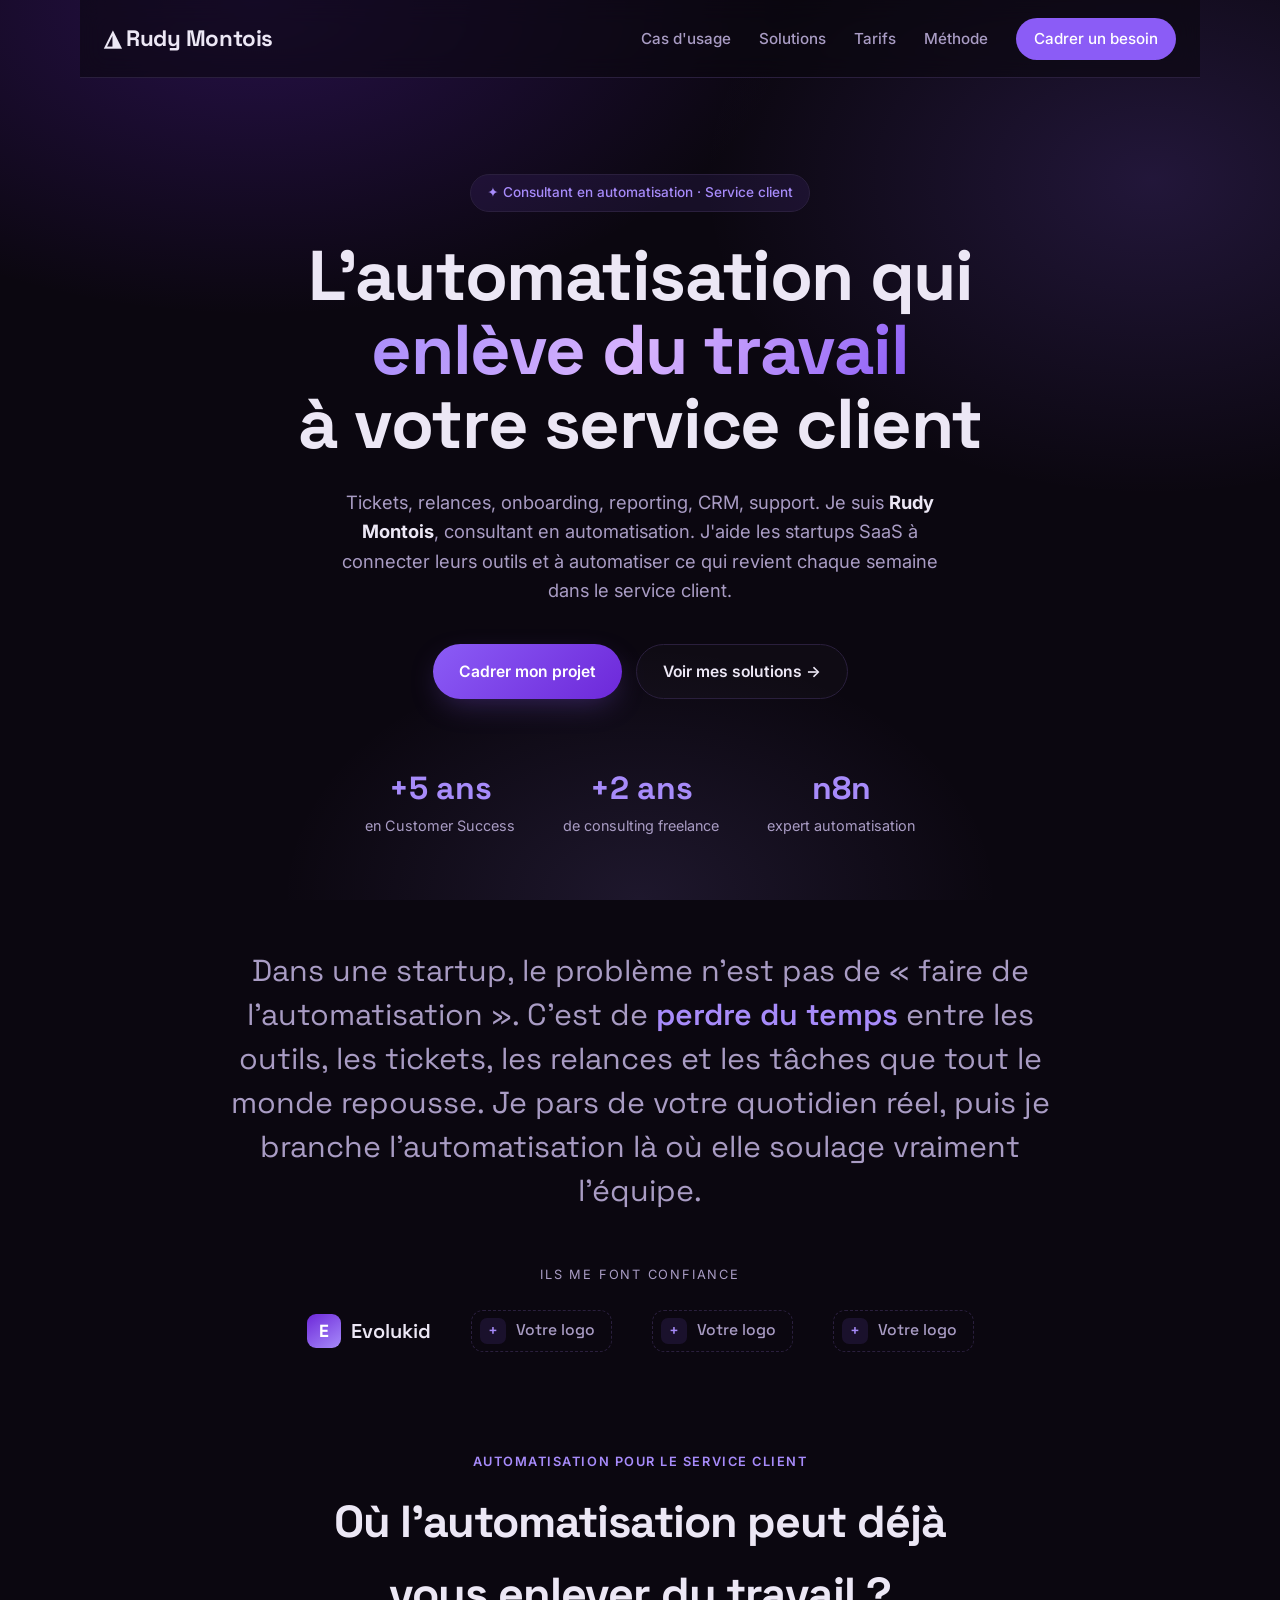
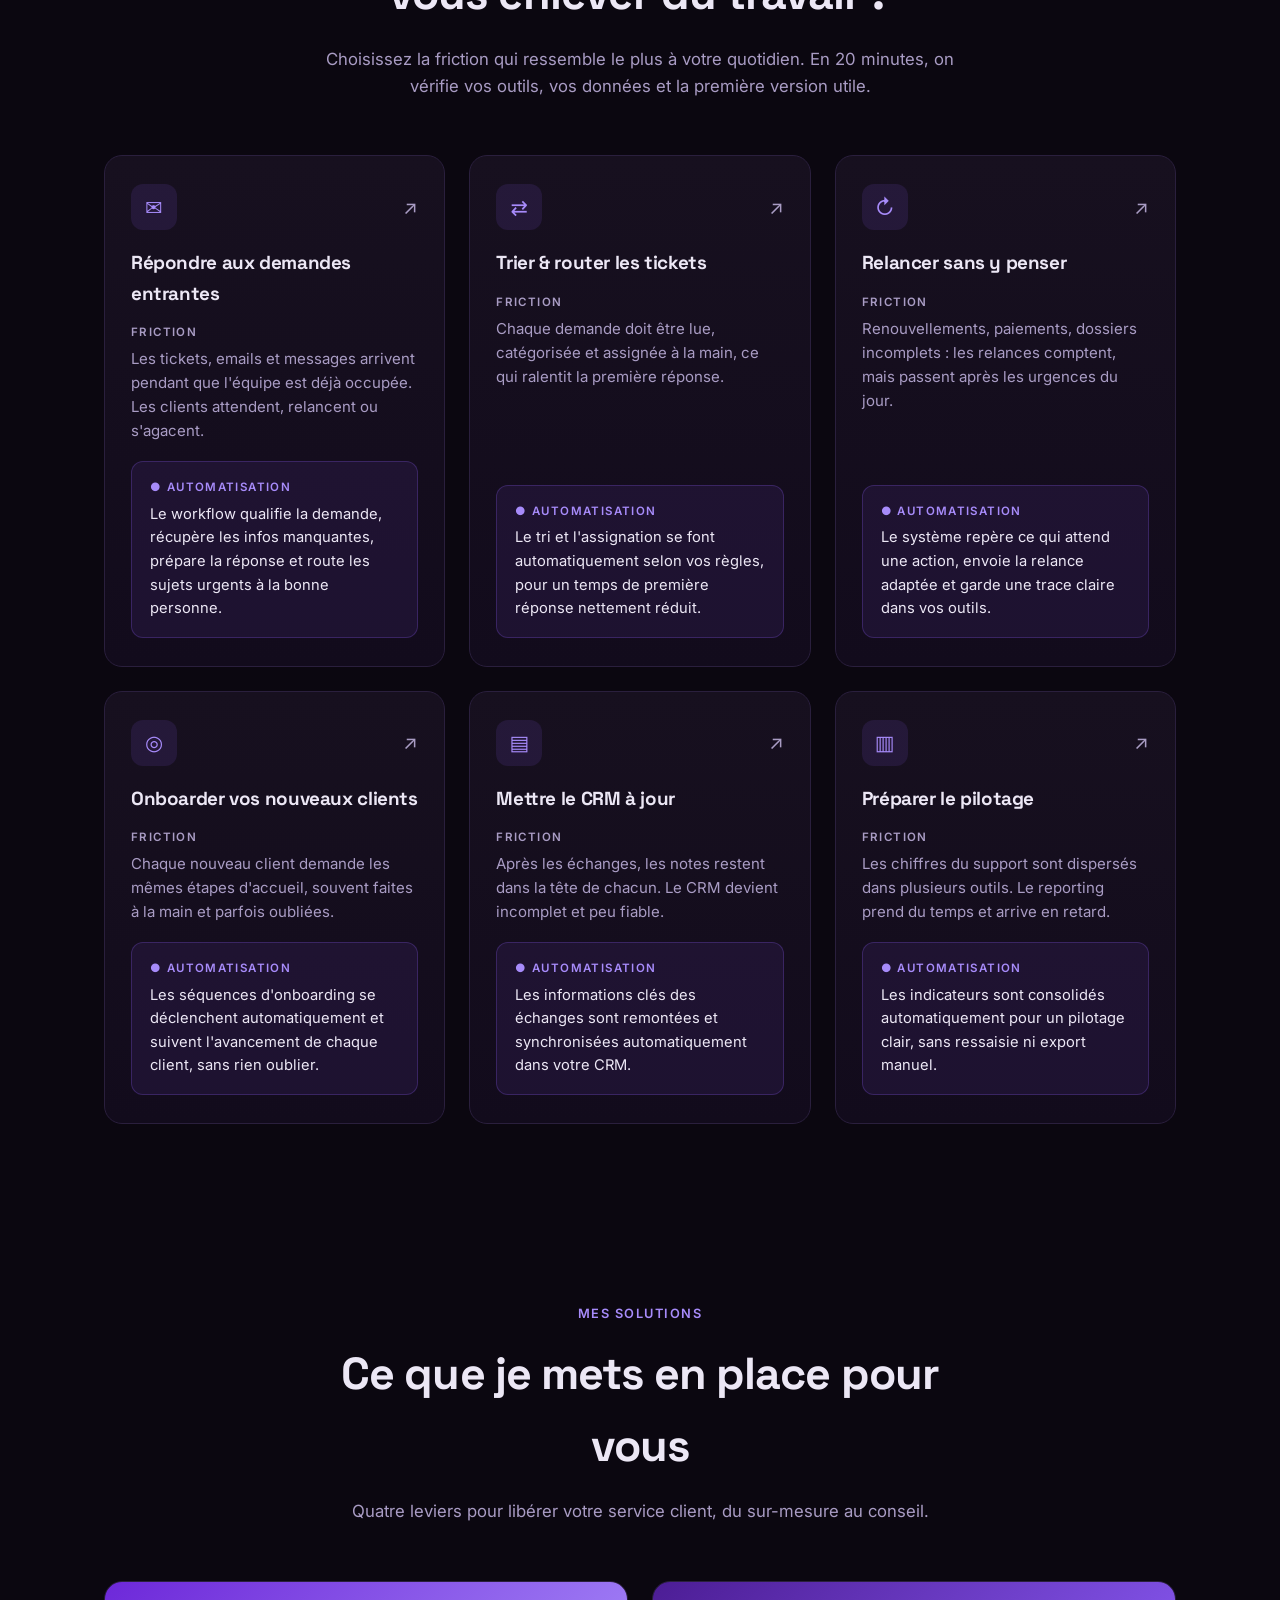
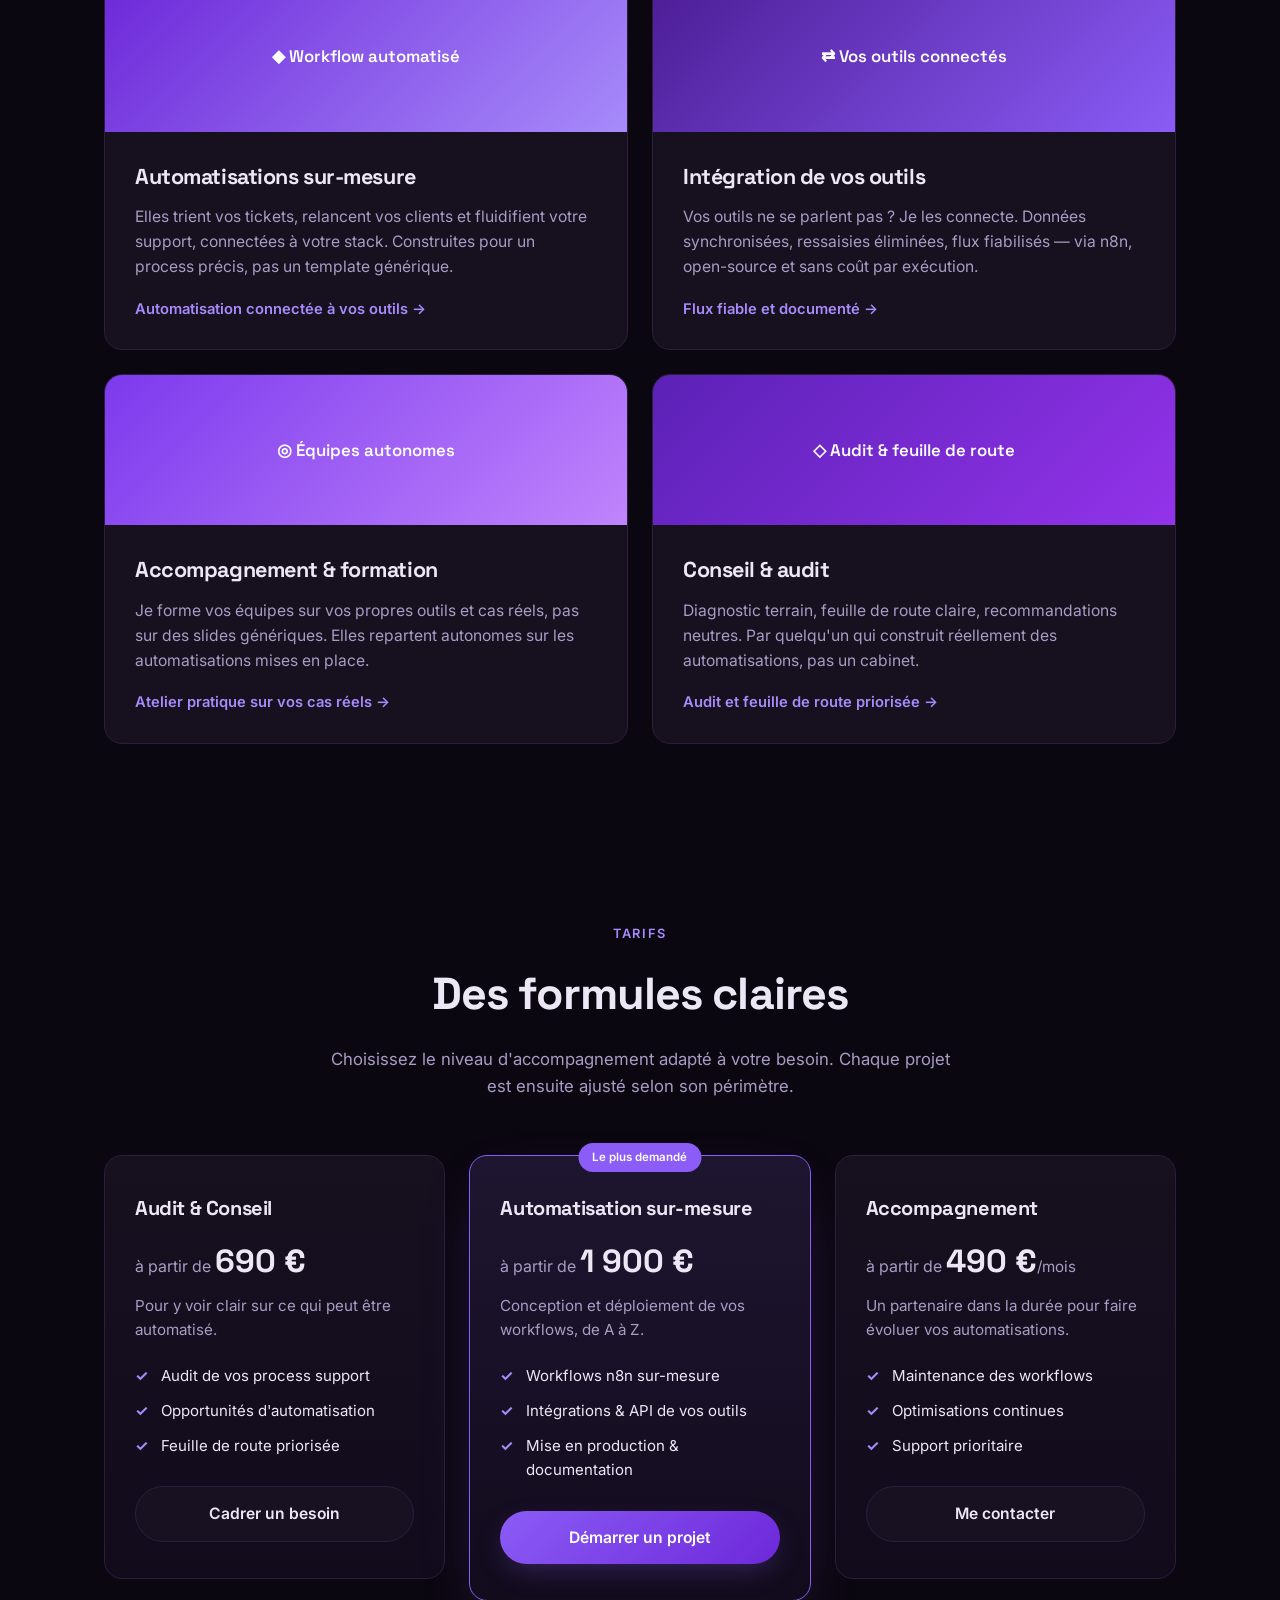
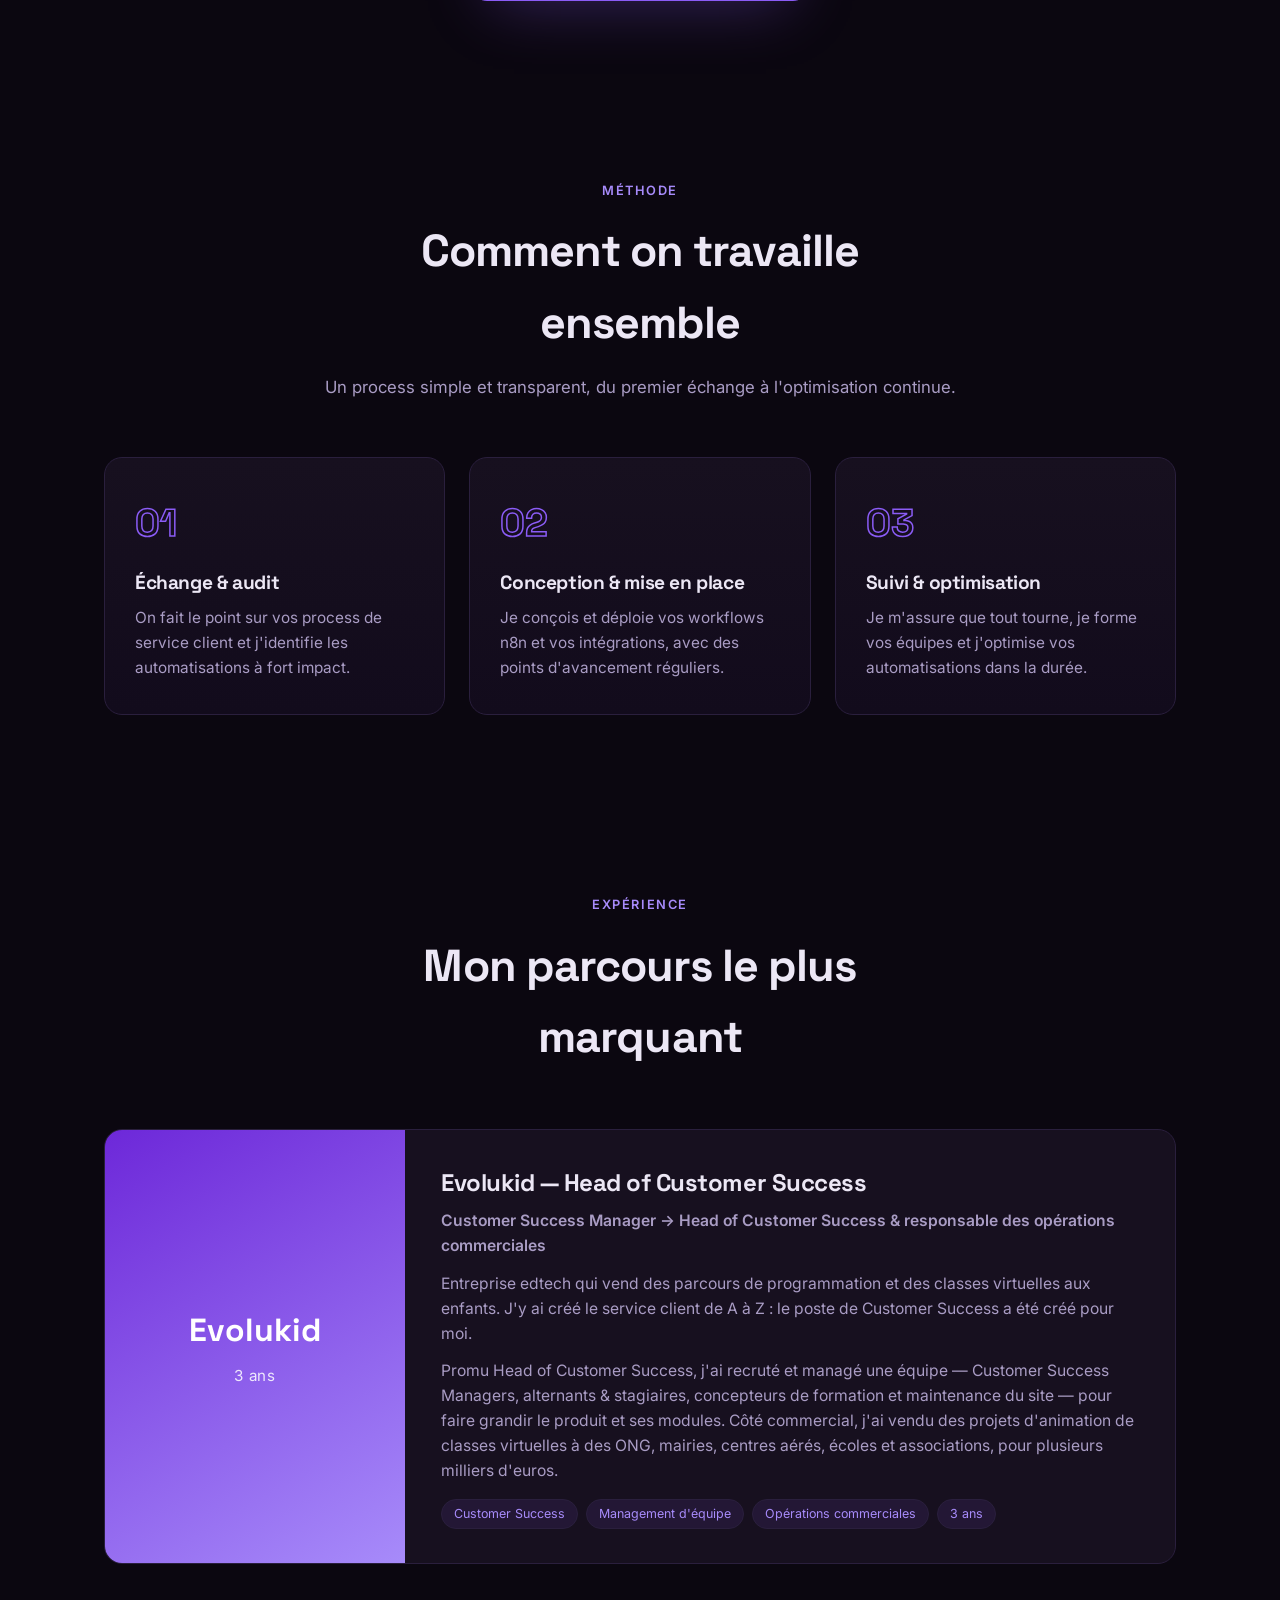
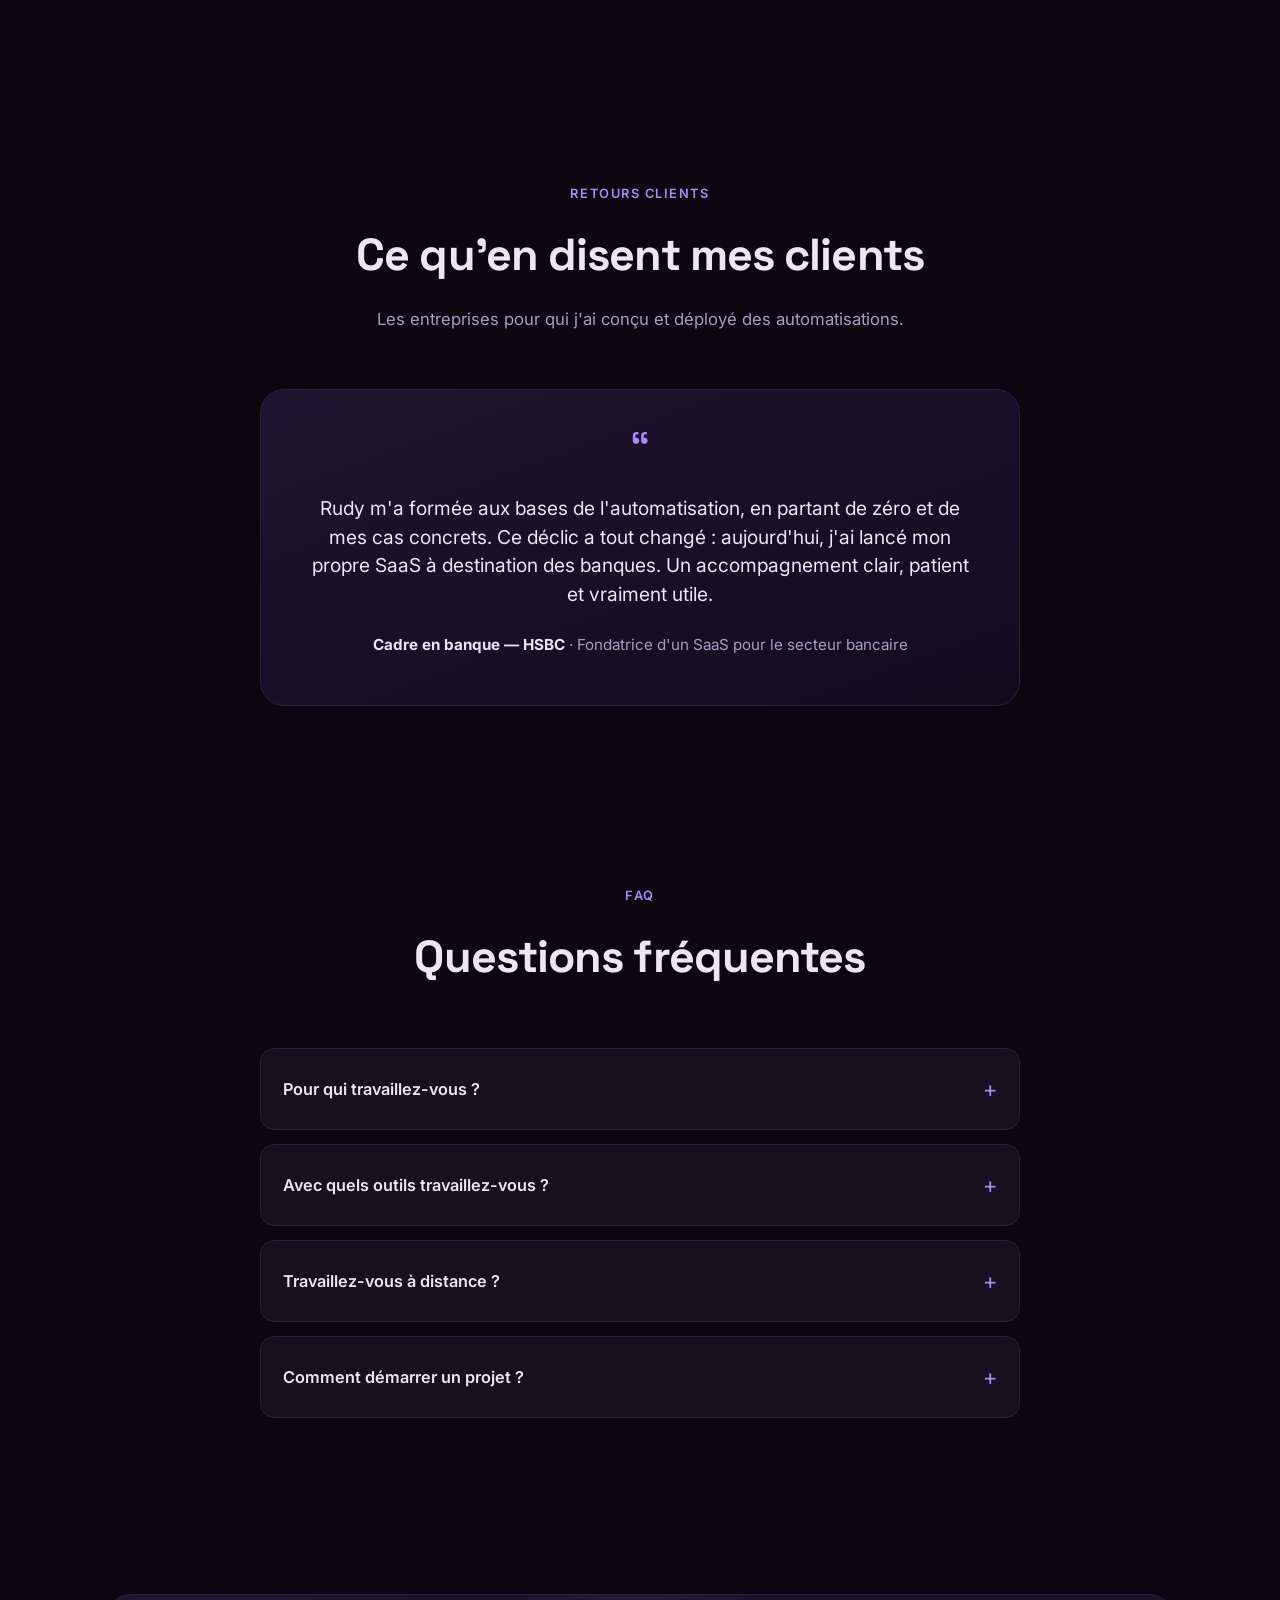
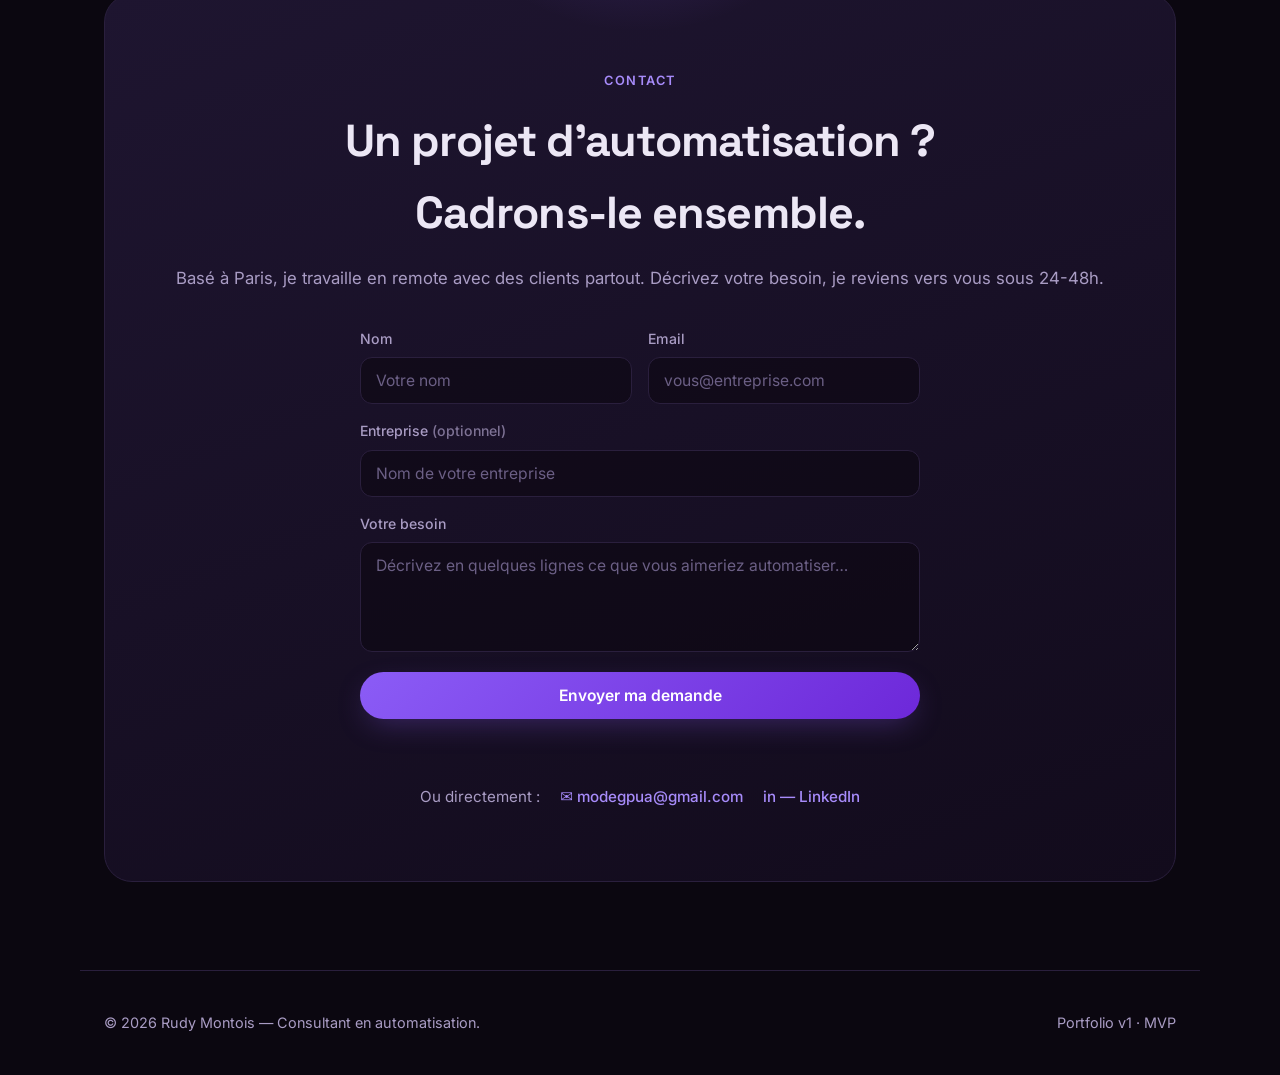
==== commit 5193f955: "Ajoute un formulaire de contact (Formspree, envoi AJAX) - Formulaire nom/email/entreprise/message av" ====
--- a/index.html
+++ b/index.html
@@ -341,9 +341,35 @@
           Basé à Paris, je travaille en remote avec des clients partout.
           Décrivez votre besoin, je reviens vers vous sous 24-48h.
         </p>
-        <div class="contact-actions">
-          <a href="mailto:modegpua@gmail.com" class="btn btn-primary">✉ M'écrire par email</a>
-          <a href="https://www.linkedin.com/in/rudy-montois/" target="_blank" rel="noopener" class="btn btn-ghost">in — LinkedIn</a>
+
+        <!-- Formulaire : remplacer VOTRE_ID par votre identifiant Formspree -->
+        <form id="contact-form" class="contact-form" action="https://formspree.io/f/VOTRE_ID" method="POST">
+          <div class="form-row">
+            <label>
+              <span>Nom</span>
+              <input type="text" name="nom" placeholder="Votre nom" required />
+            </label>
+            <label>
+              <span>Email</span>
+              <input type="email" name="email" placeholder="vous@entreprise.com" required />
+            </label>
+          </div>
+          <label>
+            <span>Entreprise <em>(optionnel)</em></span>
+            <input type="text" name="entreprise" placeholder="Nom de votre entreprise" />
+          </label>
+          <label>
+            <span>Votre besoin</span>
+            <textarea name="message" rows="4" placeholder="Décrivez en quelques lignes ce que vous aimeriez automatiser…" required></textarea>
+          </label>
+          <button type="submit" class="btn btn-primary form-submit">Envoyer ma demande</button>
+          <p class="form-status" role="status" aria-live="polite"></p>
+        </form>
+
+        <div class="contact-alt">
+          <span>Ou directement :</span>
+          <a href="mailto:modegpua@gmail.com">✉ modegpua@gmail.com</a>
+          <a href="https://www.linkedin.com/in/rudy-montois/" target="_blank" rel="noopener">in — LinkedIn</a>
         </div>
       </div>
     </section>
--- a/style.css
+++ b/style.css
@@ -558,6 +558,57 @@
 .contact-inner > * { position: relative; z-index: 1; }
 .contact h2 { font-size: clamp(1.9rem, 4vw, 2.8rem); }
 .contact-actions { display: flex; gap: 14px; justify-content: center; flex-wrap: wrap; margin-top: 32px; }
+
+/* ---------- Formulaire de contact ---------- */
+.contact-form {
+  max-width: 560px;
+  margin: 36px auto 0;
+  text-align: left;
+  display: flex;
+  flex-direction: column;
+  gap: 16px;
+}
+.form-row { display: grid; grid-template-columns: 1fr 1fr; gap: 16px; }
+.contact-form label { display: flex; flex-direction: column; gap: 7px; }
+.contact-form label span { font-size: 0.88rem; color: var(--text-dim); font-weight: 500; }
+.contact-form label span em { font-style: normal; opacity: 0.7; }
+.contact-form input,
+.contact-form textarea {
+  width: 100%;
+  background: rgba(11, 7, 16, 0.55);
+  border: 1px solid var(--border);
+  border-radius: 12px;
+  padding: 13px 15px;
+  color: var(--text);
+  font-family: inherit;
+  font-size: 0.98rem;
+  transition: border-color 0.2s, box-shadow 0.2s;
+}
+.contact-form input::placeholder,
+.contact-form textarea::placeholder { color: #6b5f85; }
+.contact-form input:focus,
+.contact-form textarea:focus {
+  outline: none;
+  border-color: var(--violet);
+  box-shadow: 0 0 0 3px rgba(139, 92, 246, 0.18);
+}
+.contact-form textarea { resize: vertical; min-height: 110px; }
+.form-submit { margin-top: 4px; justify-content: center; border: none; cursor: pointer; font-family: inherit; }
+.form-status { font-size: 0.94rem; margin-top: 4px; min-height: 1.2em; }
+.form-status.ok { color: #6ee7b7; }
+.form-status.err { color: #fca5a5; }
+.contact-alt {
+  display: flex;
+  gap: 20px;
+  justify-content: center;
+  flex-wrap: wrap;
+  align-items: center;
+  margin-top: 28px;
+  color: var(--text-dim);
+  font-size: 0.95rem;
+}
+.contact-alt a { color: var(--violet-bright); font-weight: 500; }
+.contact-alt a:hover { text-decoration: underline; }
 
 /* ---------- Footer ---------- */
 .site-footer {
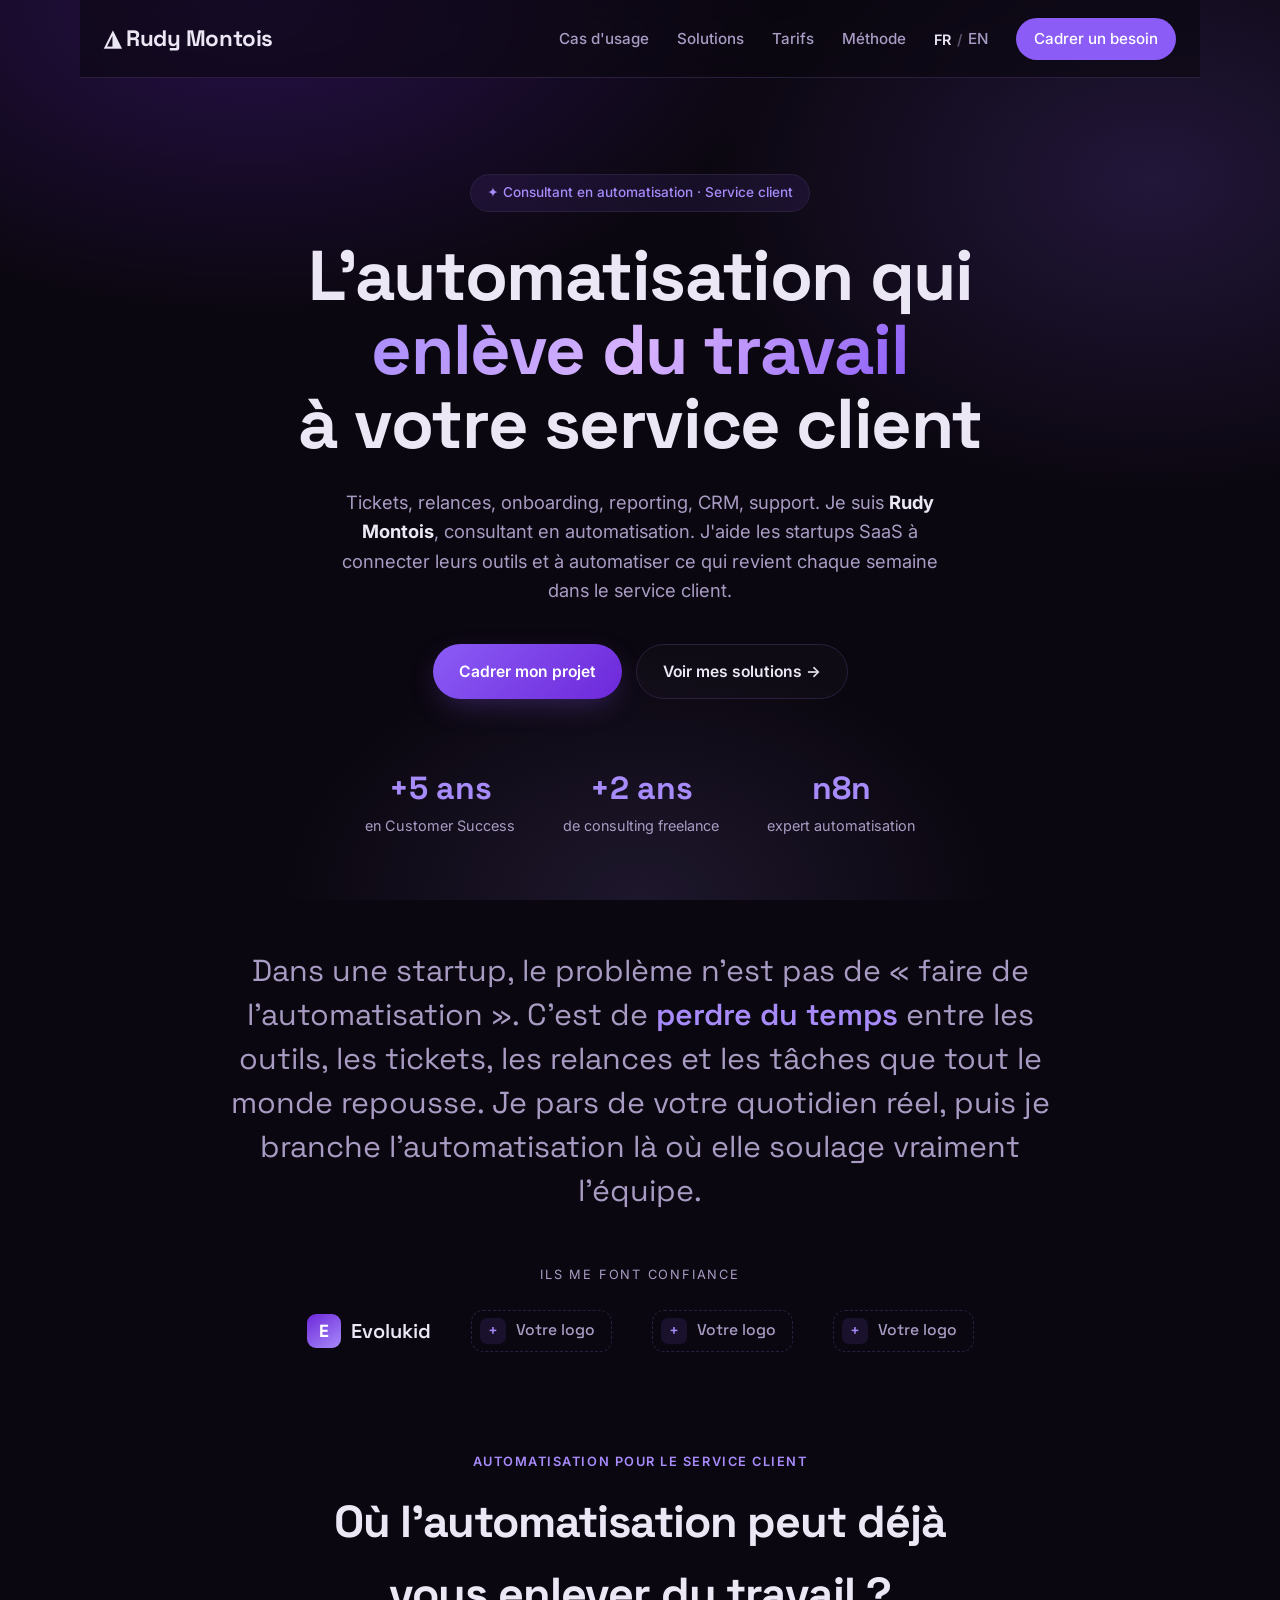
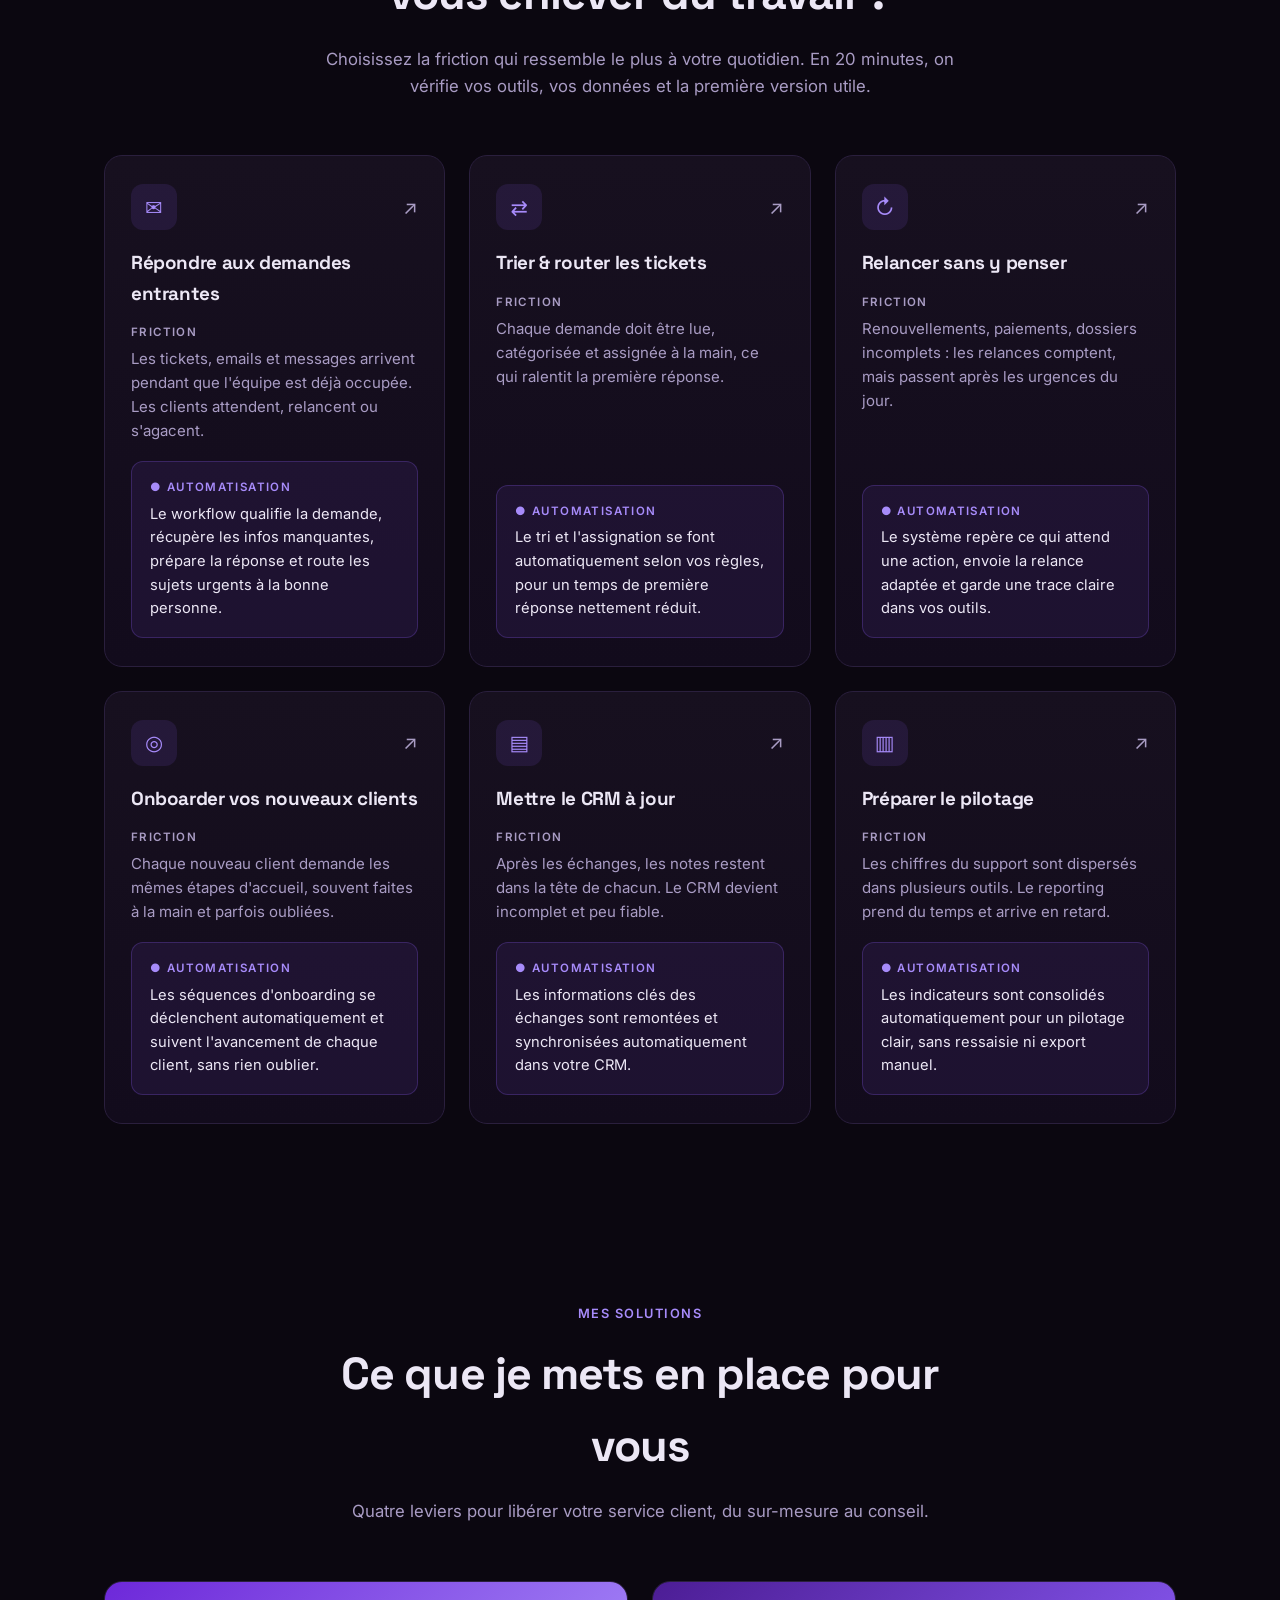
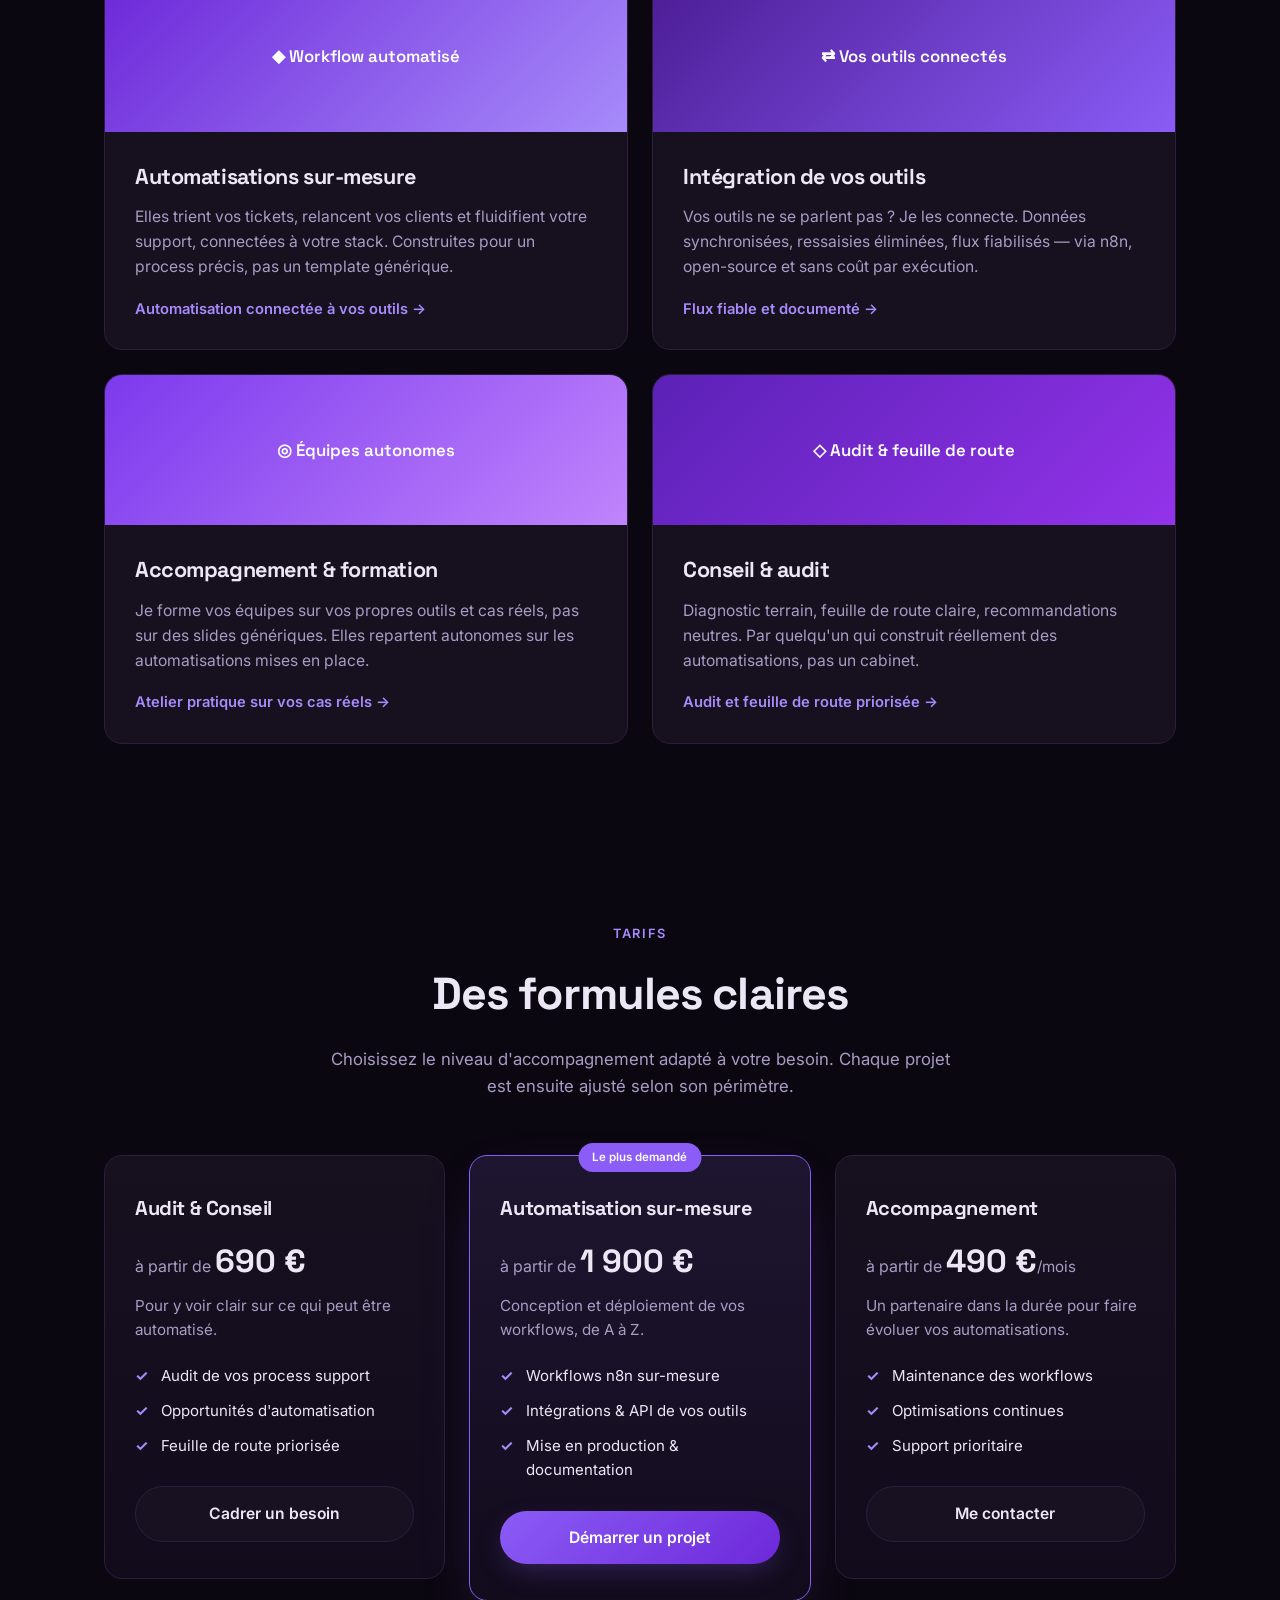
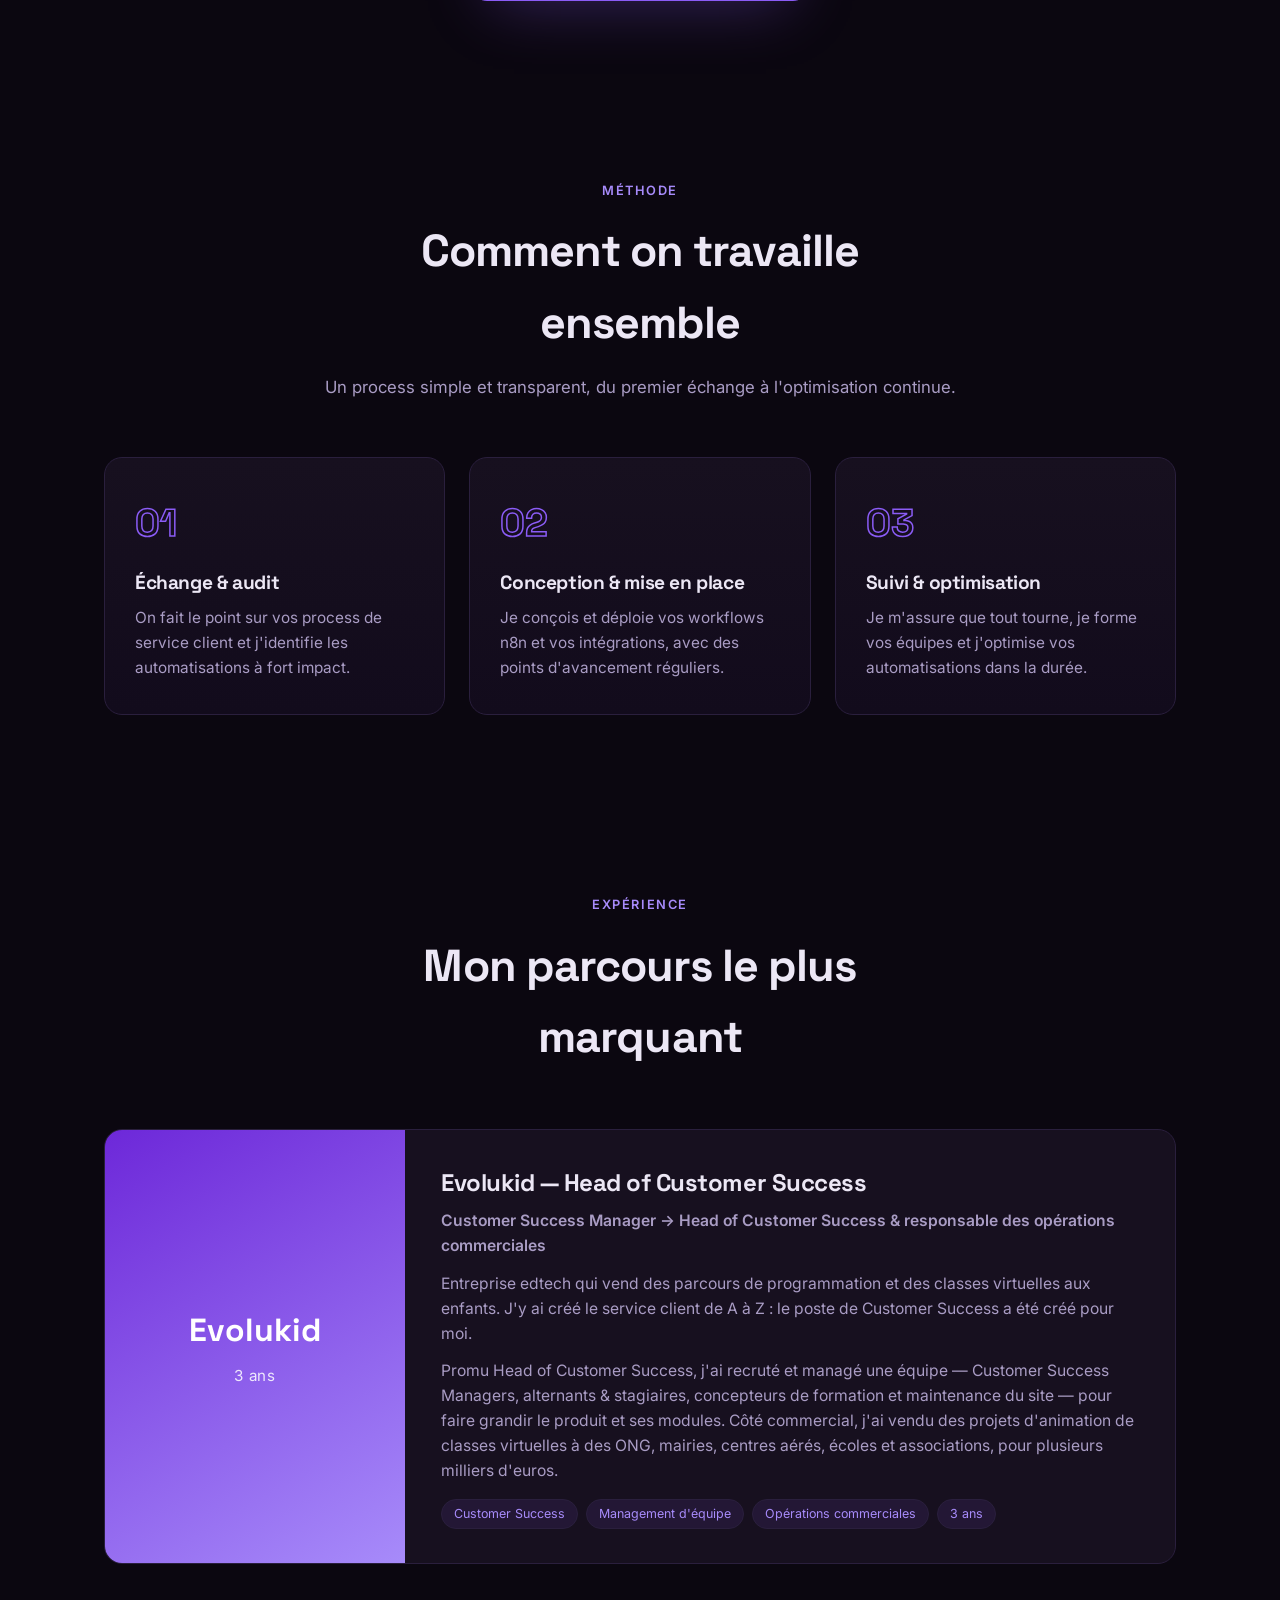
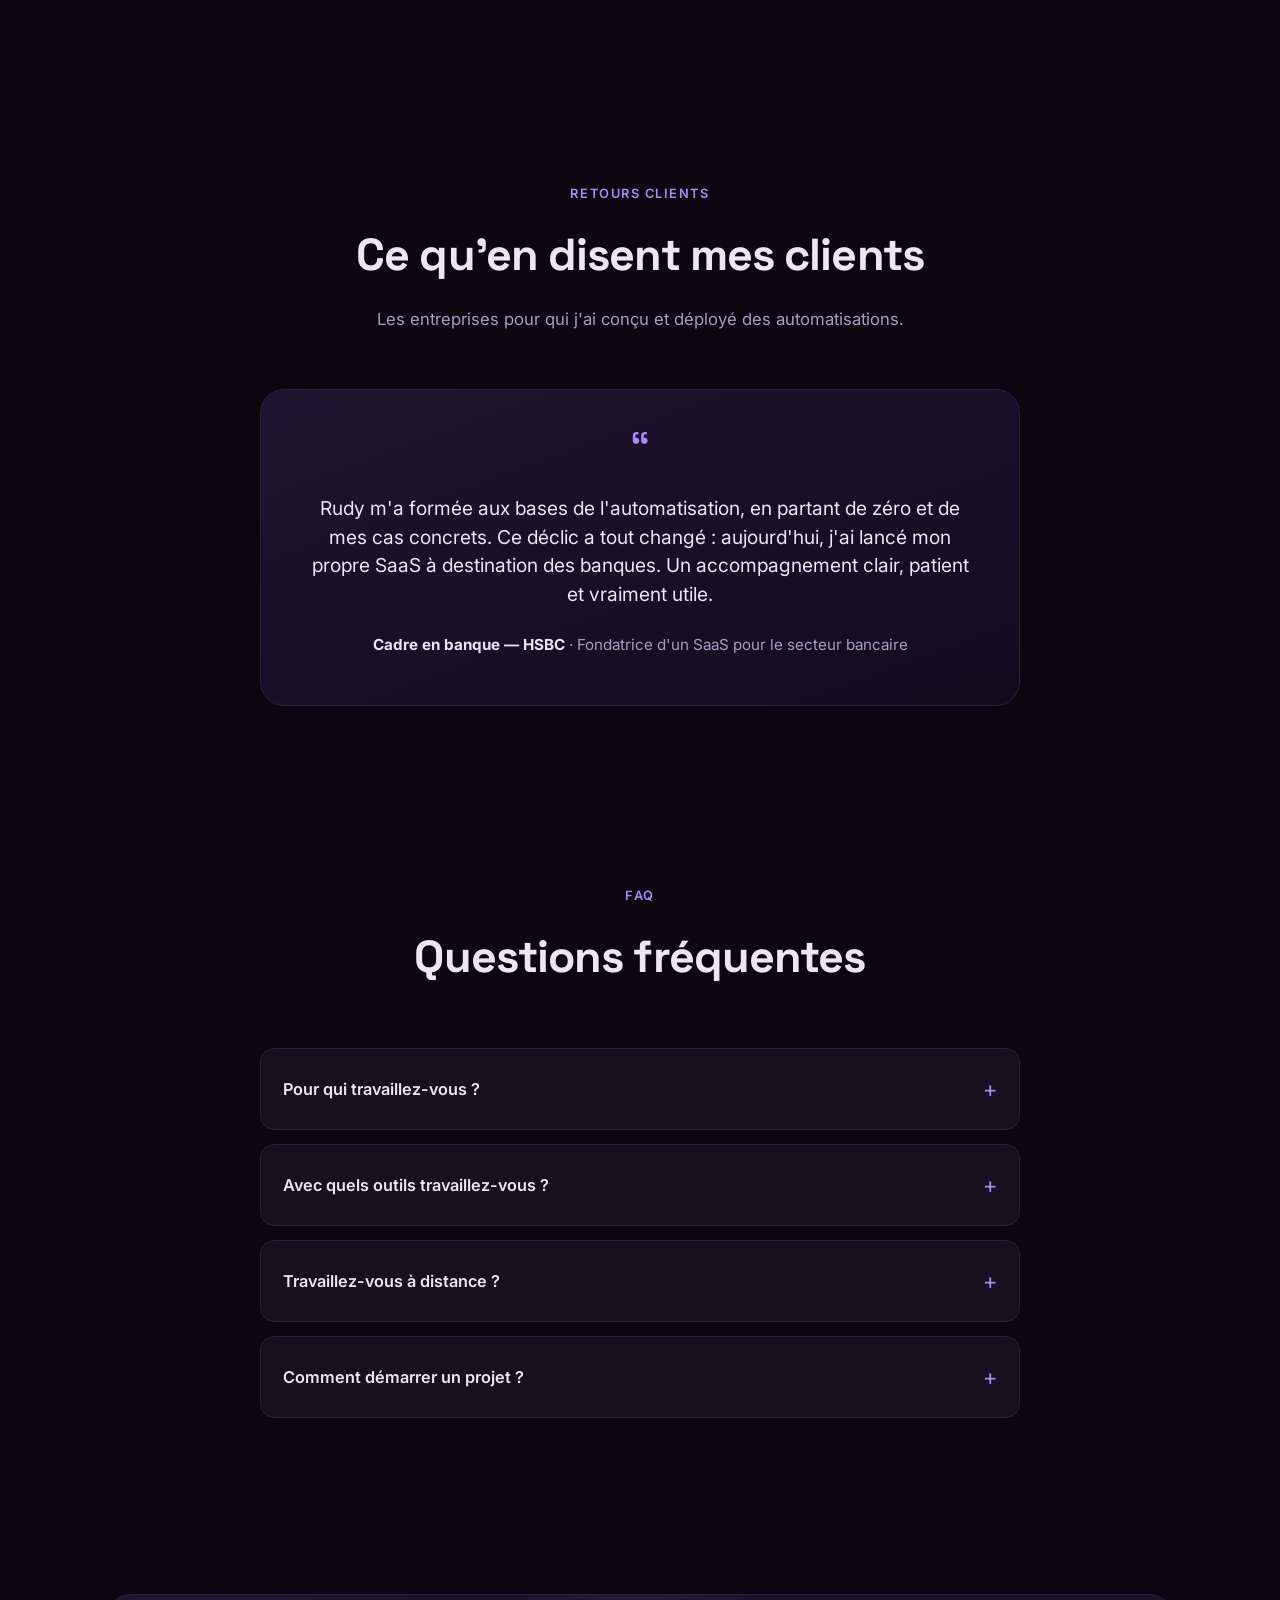
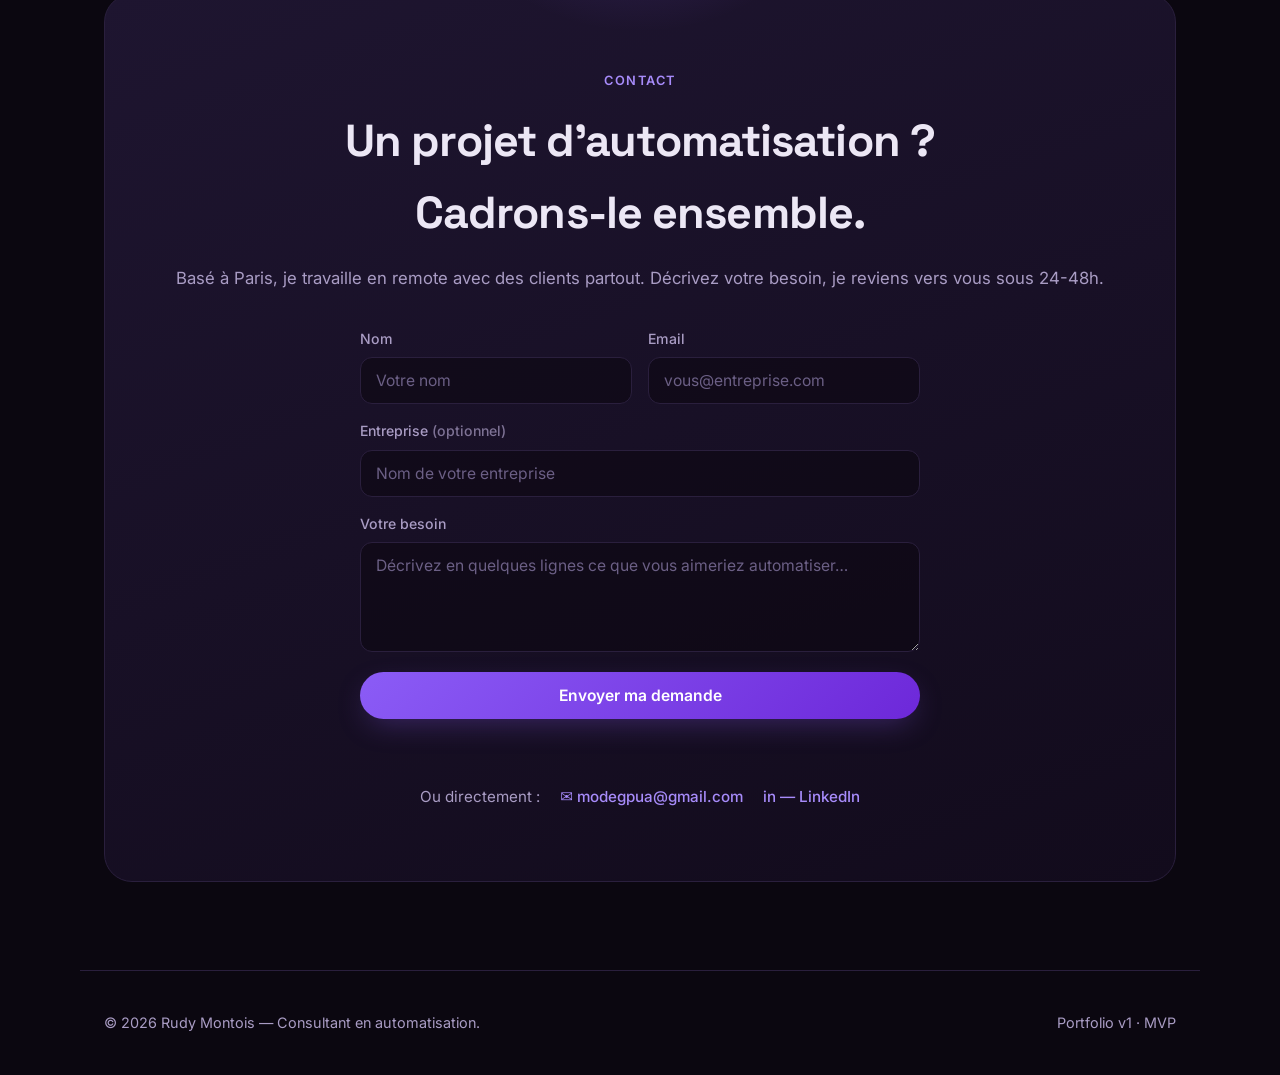
==== commit bc2d2af4: "Ajoute la version anglaise du portfolio (/en/) - Page /en/index.html entierement traduite, memes des" ====
--- a/index.html
+++ b/index.html
@@ -5,6 +5,33 @@
   <meta name="viewport" content="width=device-width, initial-scale=1.0" />
   <title>Rudy Montois — Consultant en automatisation | Service client</title>
   <meta name="description" content="Consultant en automatisation spécialisé service client. J'aide les startups SaaS à connecter leurs outils et automatiser ce qui revient chaque semaine." />
+  <meta name="author" content="Rudy Montois" />
+  <meta name="keywords" content="automatisation, n8n, service client, customer success, SaaS, freelance, consultant, Paris" />
+  <link rel="canonical" href="https://rudymontois.fr/" />
+  <link rel="alternate" hreflang="fr" href="https://rudymontois.fr/" />
+  <link rel="alternate" hreflang="en" href="https://rudymontois.fr/en/" />
+  <link rel="alternate" hreflang="x-default" href="https://rudymontois.fr/" />
+
+  <!-- Open Graph (LinkedIn, Facebook, WhatsApp…) -->
+  <meta property="og:type" content="website" />
+  <meta property="og:site_name" content="Rudy Montois" />
+  <meta property="og:title" content="Rudy Montois — Consultant en automatisation | Service client" />
+  <meta property="og:description" content="J'aide les startups SaaS à connecter leurs outils et automatiser leur service client. Basé à Paris, en remote." />
+  <meta property="og:url" content="https://rudymontois.fr/" />
+  <meta property="og:image" content="https://rudymontois.fr/og-image.png" />
+  <meta property="og:image:width" content="1200" />
+  <meta property="og:image:height" content="630" />
+  <meta property="og:locale" content="fr_FR" />
+
+  <!-- Twitter Card -->
+  <meta name="twitter:card" content="summary_large_image" />
+  <meta name="twitter:title" content="Rudy Montois — Consultant en automatisation | Service client" />
+  <meta name="twitter:description" content="J'aide les startups SaaS à connecter leurs outils et automatiser leur service client. Basé à Paris, en remote." />
+  <meta name="twitter:image" content="https://rudymontois.fr/og-image.png" />
+
+  <link rel="icon" type="image/svg+xml" href="favicon.svg" />
+  <link rel="icon" type="image/png" sizes="32x32" href="favicon-32.png" />
+  <link rel="apple-touch-icon" sizes="180x180" href="apple-touch-icon.png" />
   <link rel="preconnect" href="https://fonts.googleapis.com" />
   <link rel="preconnect" href="https://fonts.gstatic.com" crossorigin />
   <link href="https://fonts.googleapis.com/css2?family=Space+Grotesk:wght@400;500;600;700&family=Inter:wght@400;500;600&display=swap" rel="stylesheet" />
@@ -21,6 +48,7 @@
       <a href="#solutions">Solutions</a>
       <a href="#tarifs">Tarifs</a>
       <a href="#methode">Méthode</a>
+      <span class="lang"><span class="lang-on">FR</span><span class="lang-sep">/</span><a href="en/">EN</a></span>
       <a href="#contact" class="nav-cta">Cadrer un besoin</a>
     </nav>
     <button class="nav-toggle" aria-label="Ouvrir le menu">☰</button>
@@ -380,6 +408,29 @@
     <p class="footer-made">Portfolio v1 · MVP</p>
   </footer>
 
+  <script type="application/ld+json">
+  {
+    "@context": "https://schema.org",
+    "@type": "ProfessionalService",
+    "name": "Rudy Montois — Consultant en automatisation",
+    "description": "Consultant en automatisation spécialisé service client. Aide les startups SaaS à connecter leurs outils et automatiser leur support.",
+    "url": "https://rudymontois.fr/",
+    "image": "https://rudymontois.fr/og-image.png",
+    "areaServed": "FR",
+    "knowsAbout": ["Automatisation", "n8n", "Customer Success", "SaaS", "Service client"],
+    "founder": {
+      "@type": "Person",
+      "name": "Rudy Montois",
+      "jobTitle": "Consultant en automatisation",
+      "sameAs": "https://www.linkedin.com/in/rudy-montois/"
+    },
+    "address": {
+      "@type": "PostalAddress",
+      "addressLocality": "Paris",
+      "addressCountry": "FR"
+    }
+  }
+  </script>
   <script src="script.js"></script>
 </body>
 </html>
--- a/style.css
+++ b/style.css
@@ -82,6 +82,11 @@
 }
 .nav-cta:hover { background: var(--violet-bright); transform: translateY(-1px); }
 .nav-toggle { display: none; background: none; border: none; color: var(--text); font-size: 1.5rem; cursor: pointer; }
+.lang { display: inline-flex; align-items: center; gap: 6px; font-size: 0.9rem; font-weight: 600; }
+.lang .lang-on { color: var(--text); }
+.lang .lang-sep { color: var(--text-dim); opacity: 0.5; }
+.lang a { color: var(--text-dim); }
+.lang a:hover { color: var(--violet-bright); }
 
 /* ---------- Boutons ---------- */
 .btn {
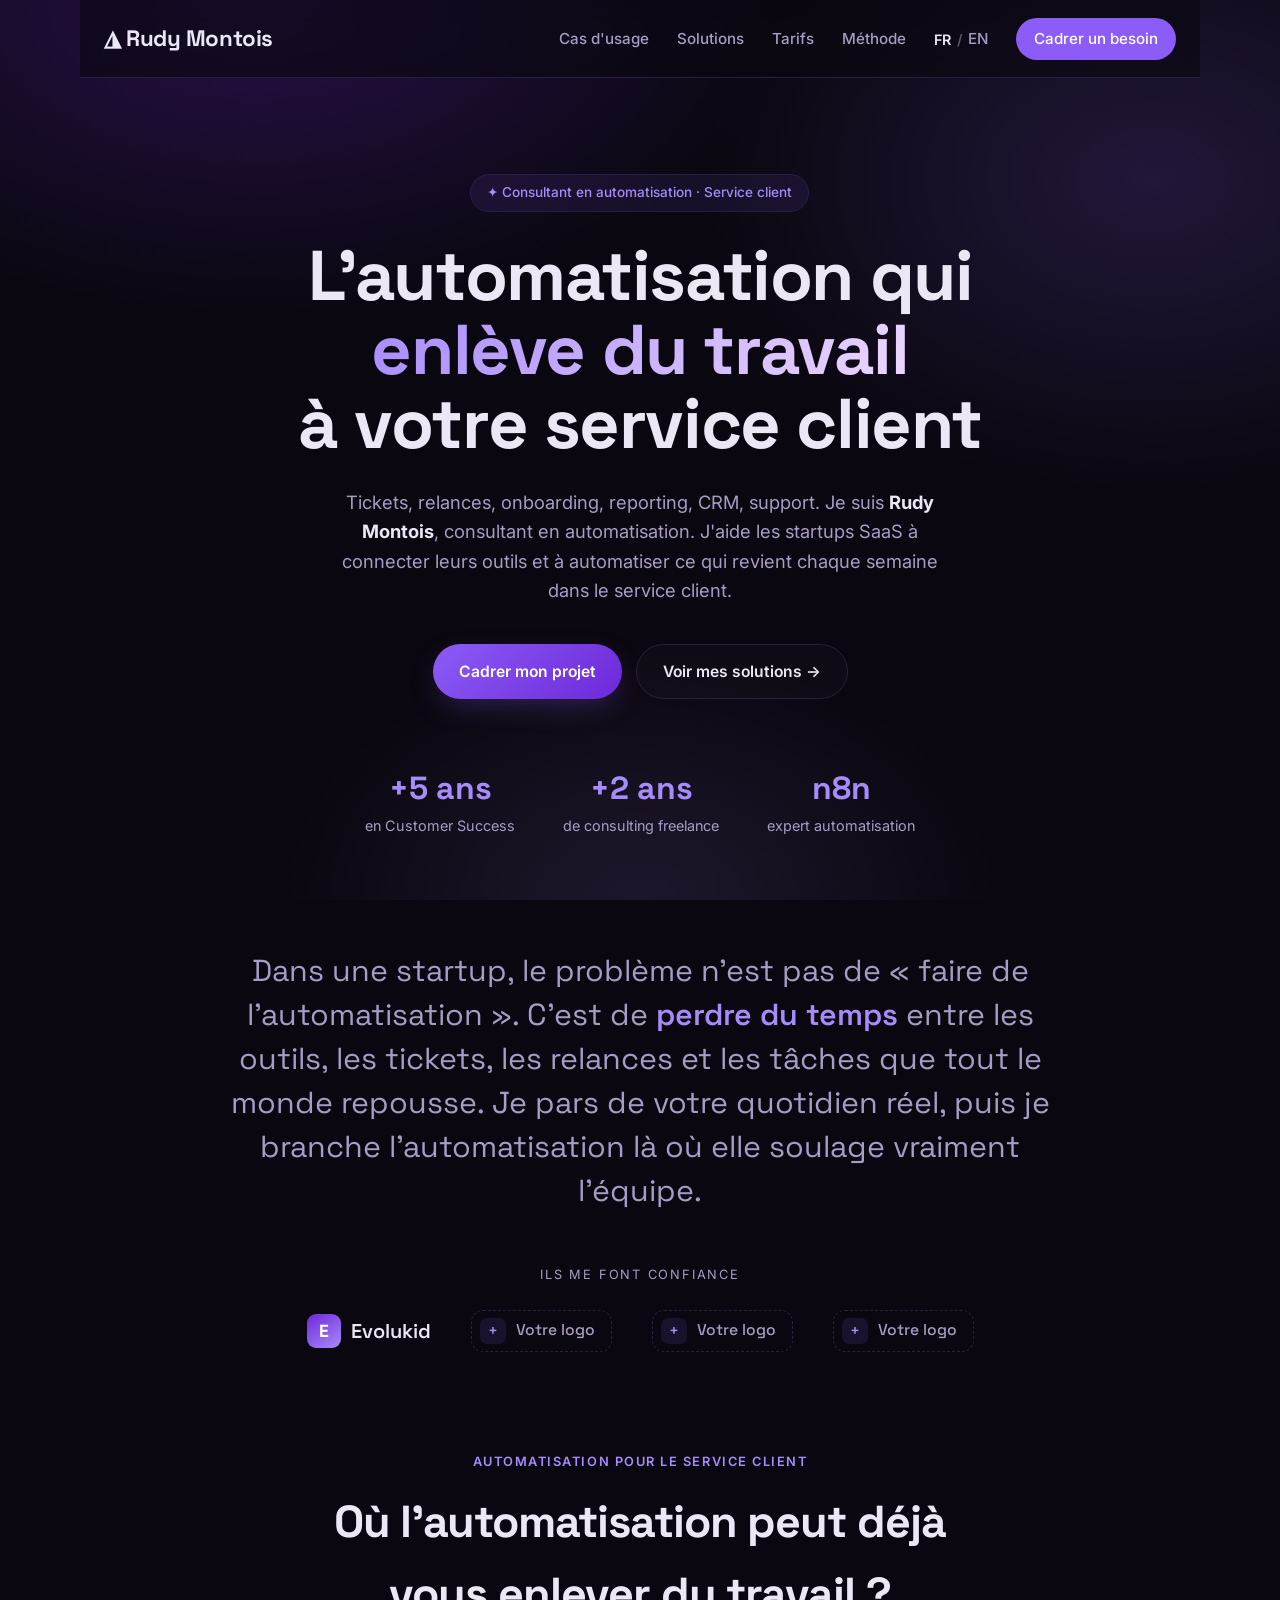
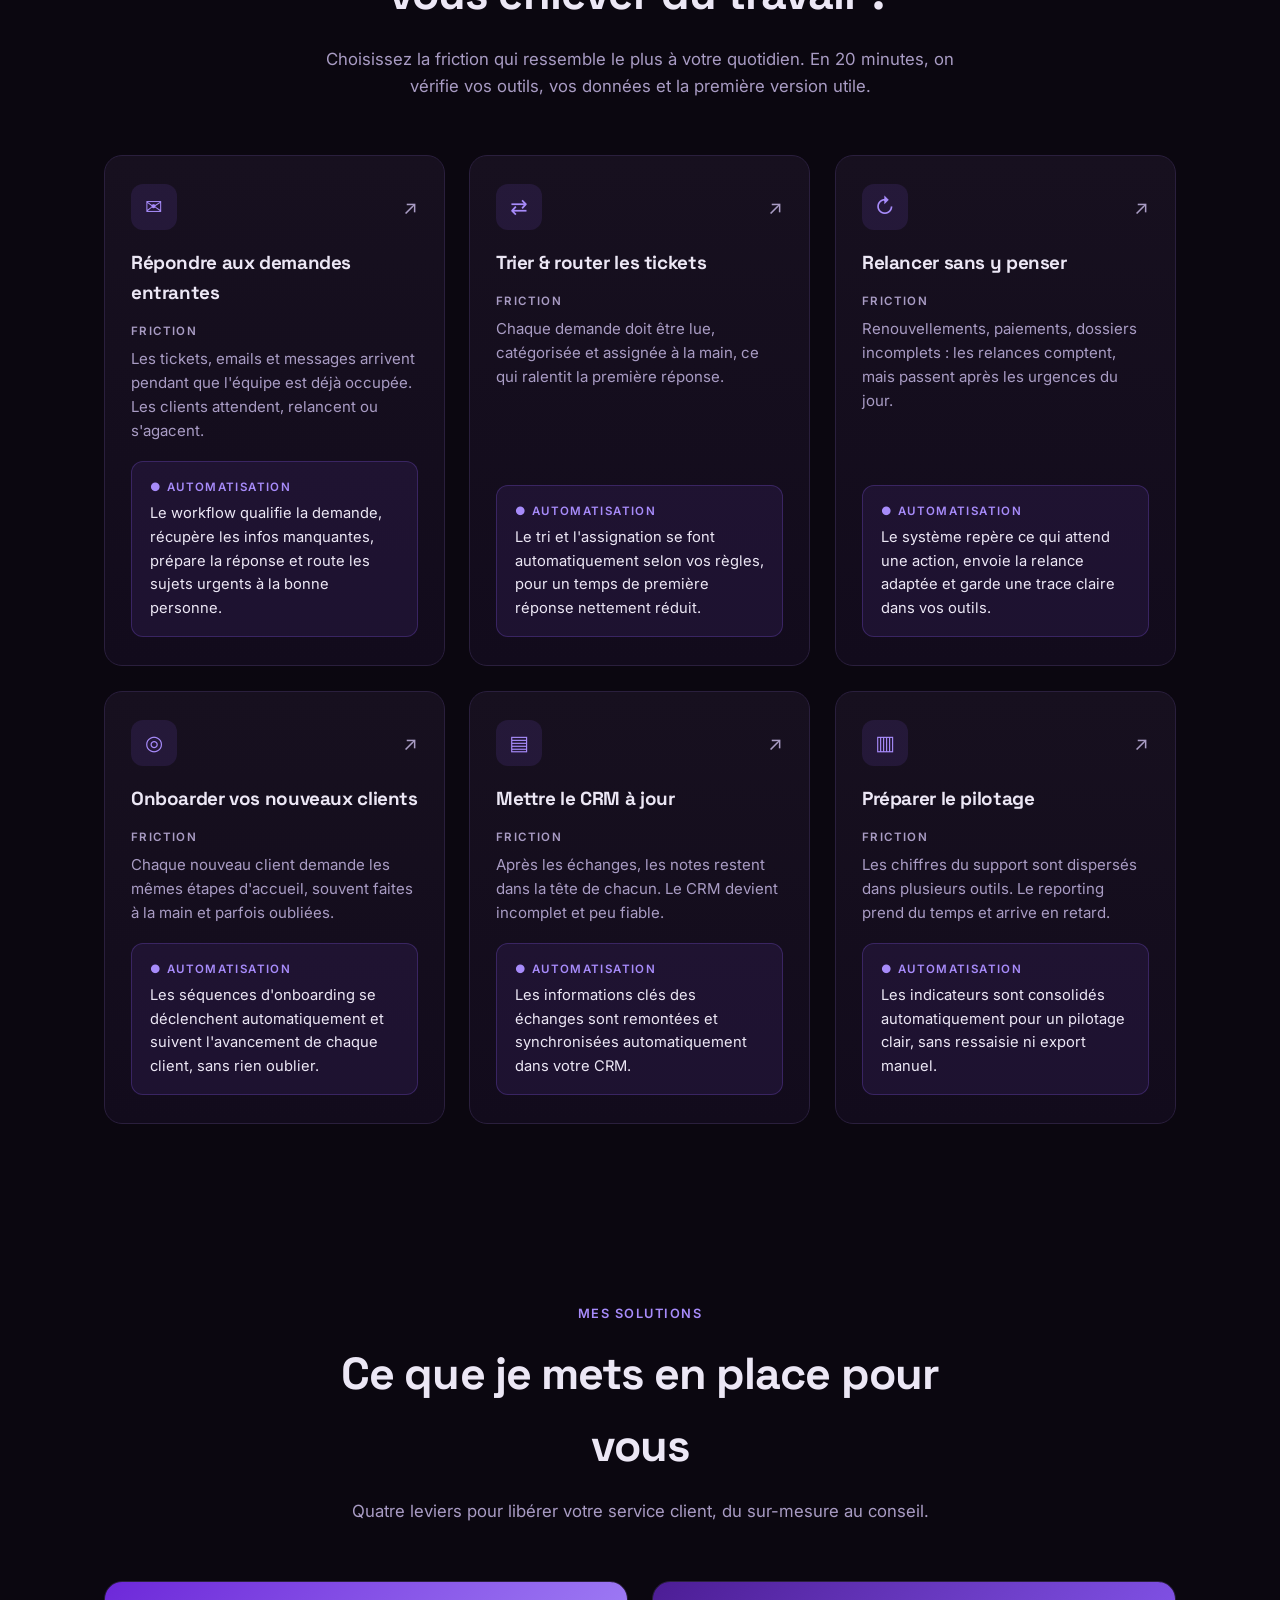
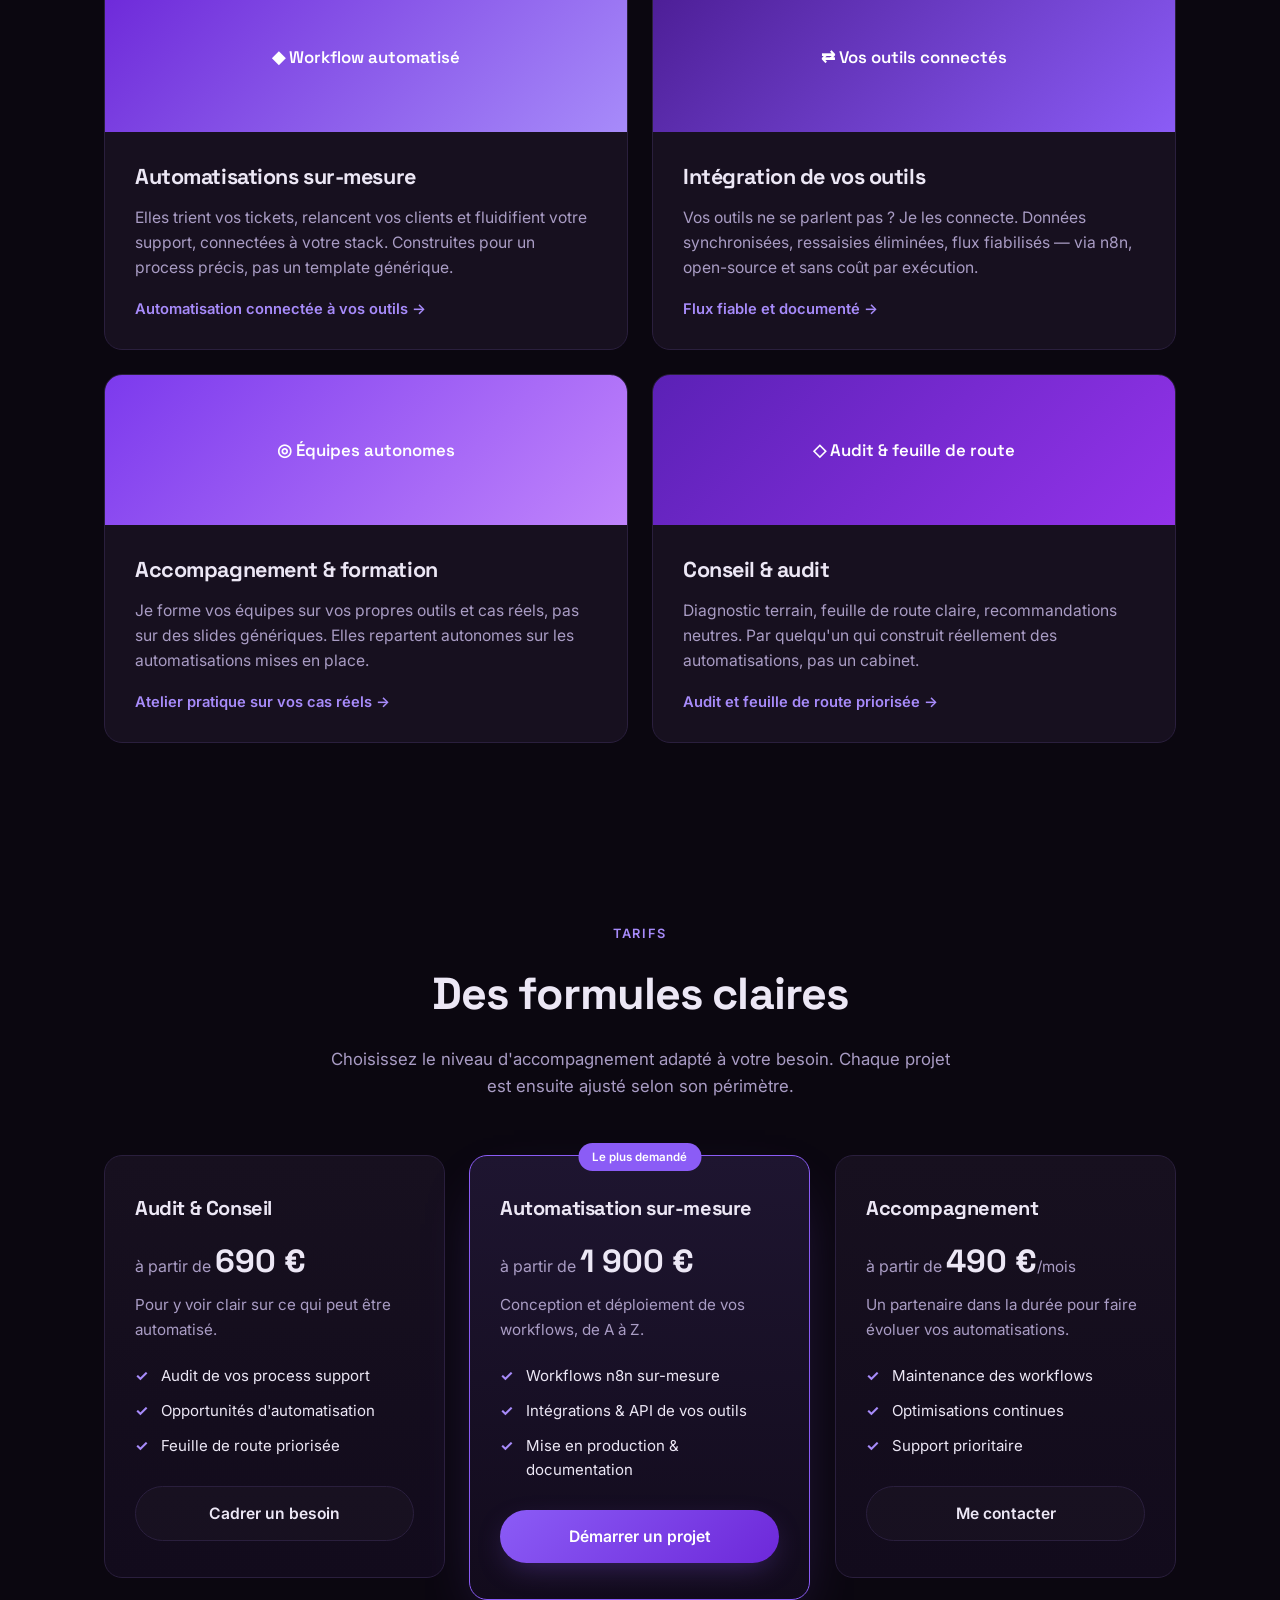
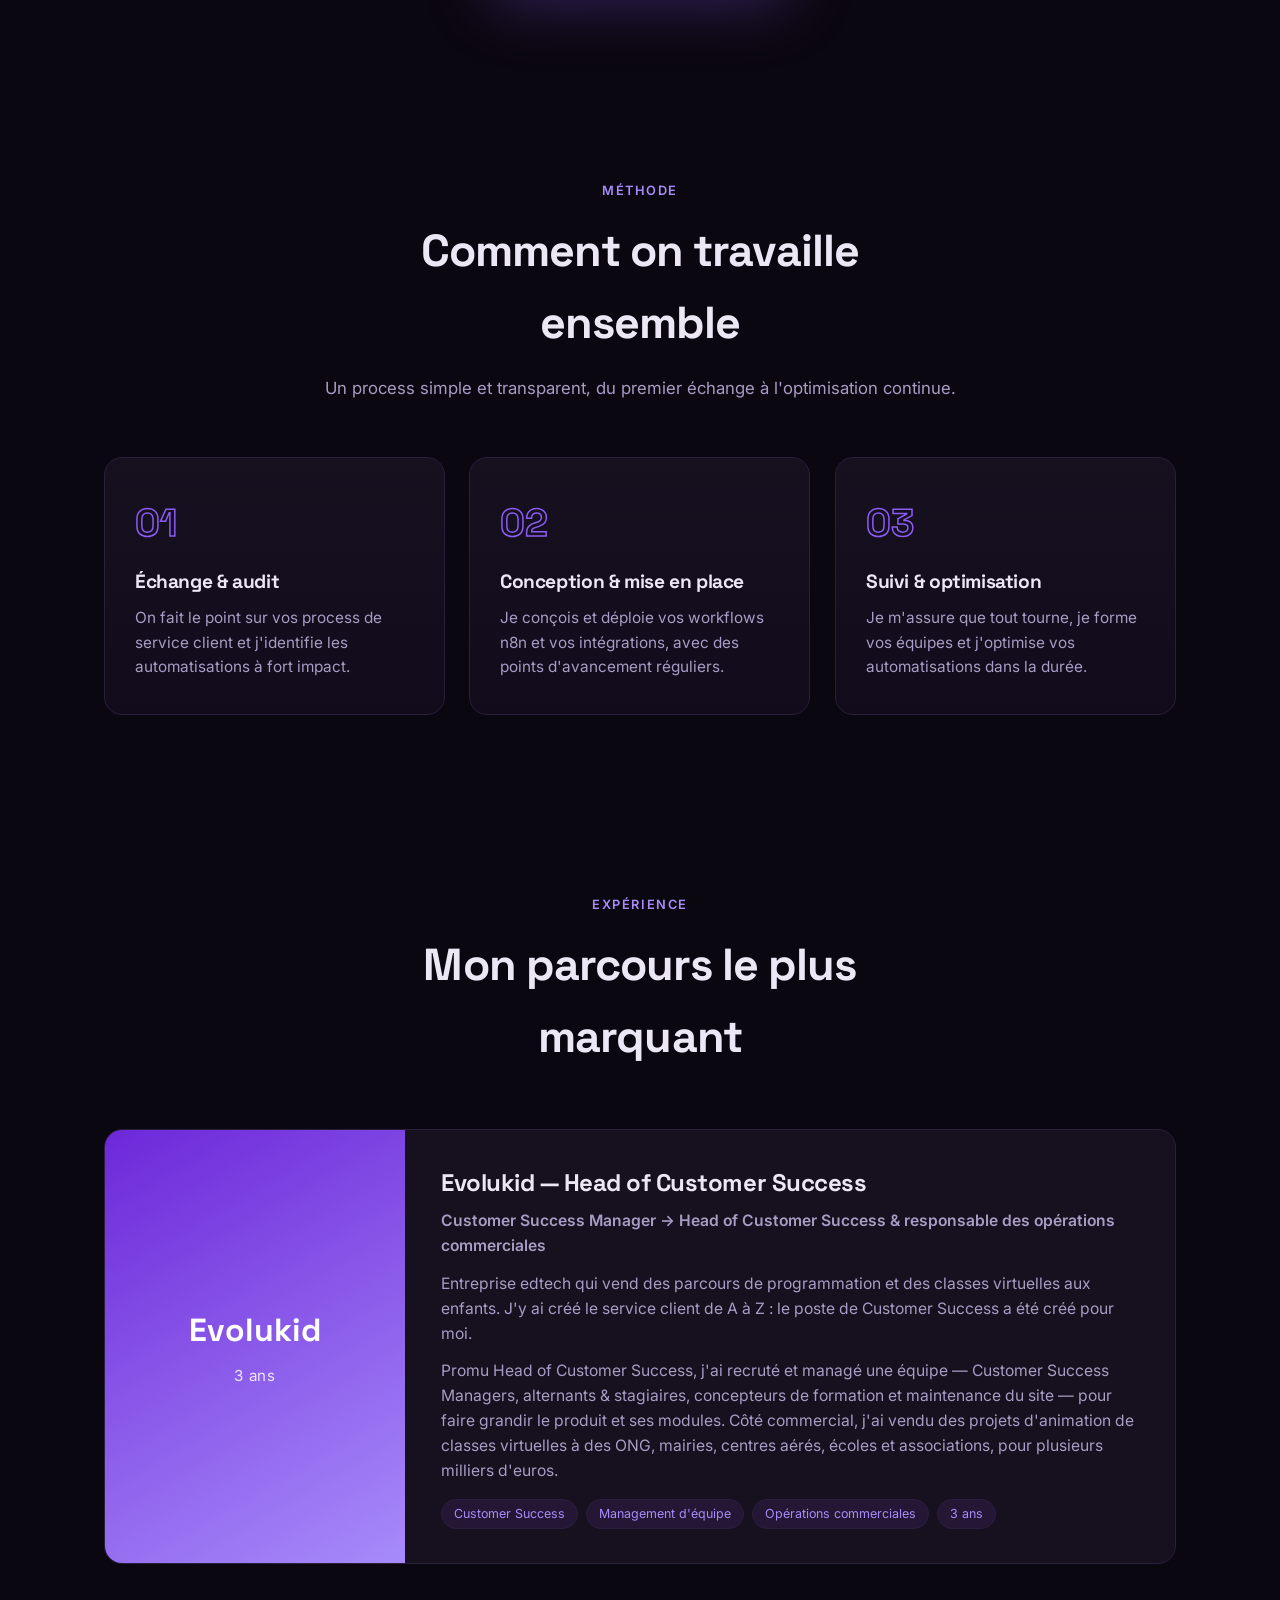
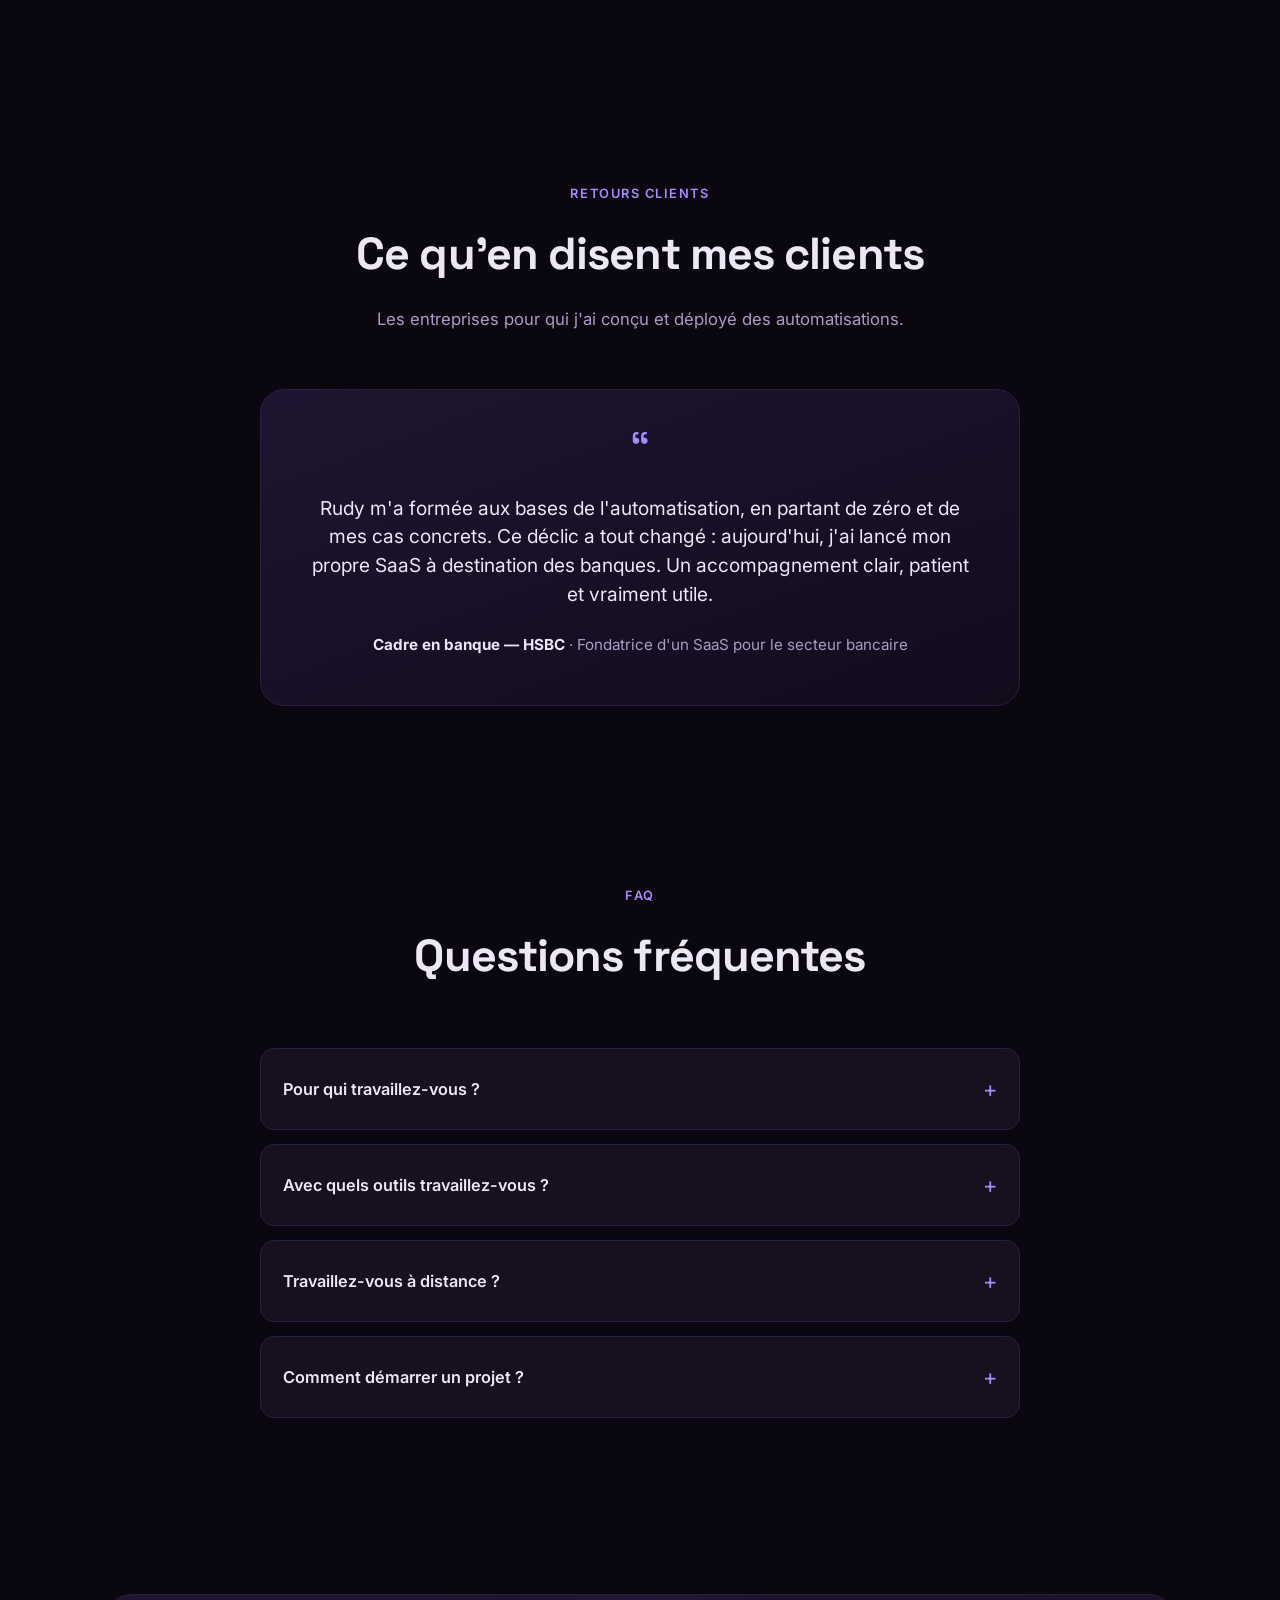
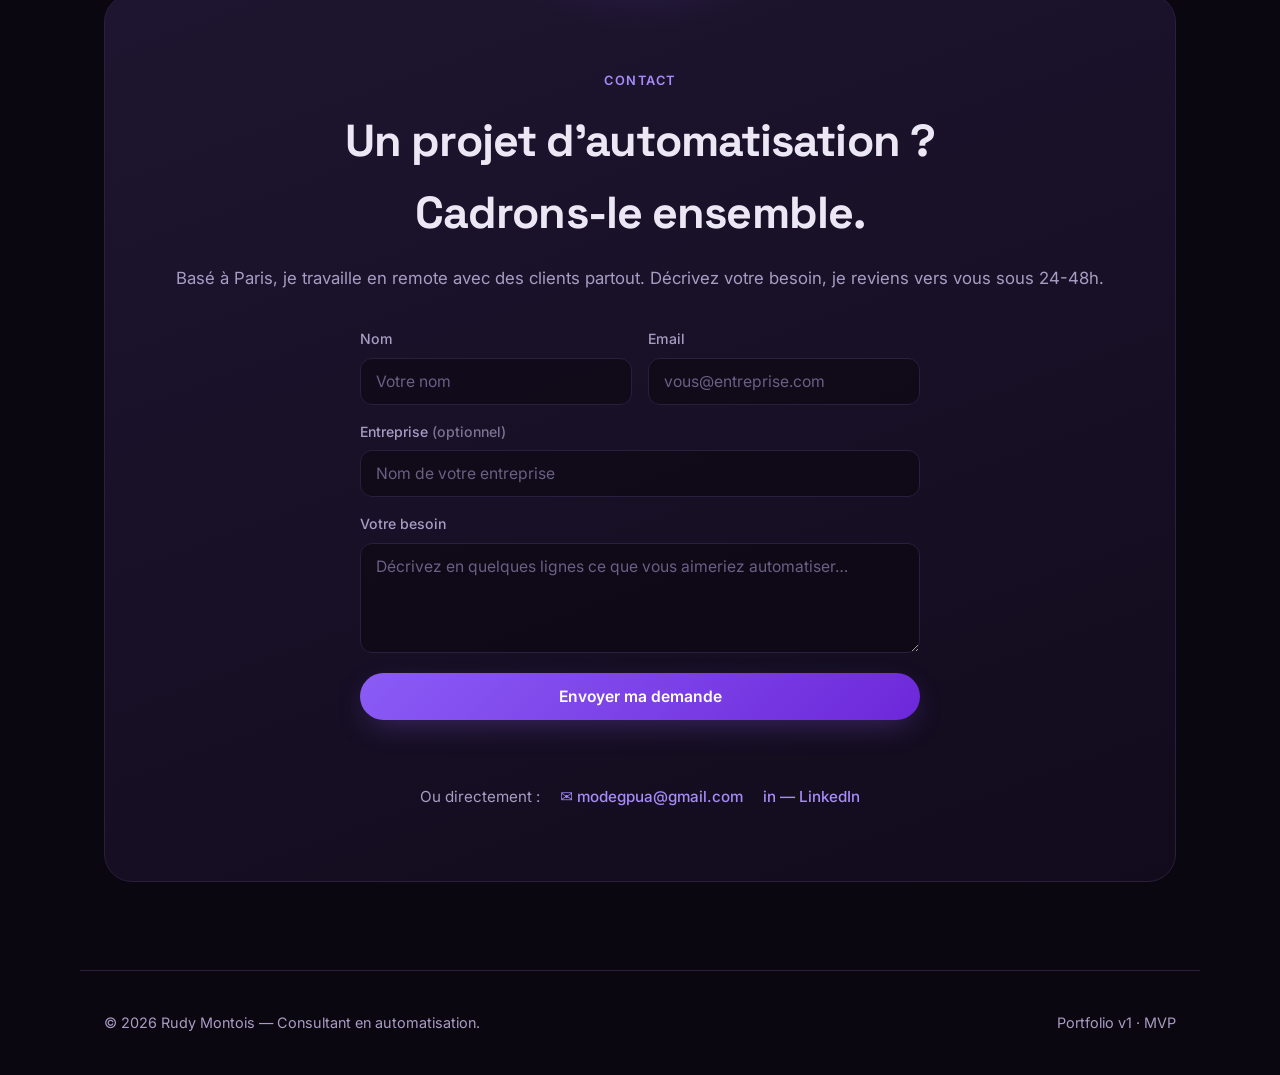
==== commit 12af034d: "Auto-evaluation : corrige UX/a11y et nettoie le CSS mort - Ancres : scroll-margin-top pour ne plus p" ====
--- a/index.html
+++ b/index.html
@@ -3,6 +3,7 @@
 <head>
   <meta charset="UTF-8" />
   <meta name="viewport" content="width=device-width, initial-scale=1.0" />
+  <meta name="theme-color" content="#0b0710" />
   <title>Rudy Montois — Consultant en automatisation | Service client</title>
   <meta name="description" content="Consultant en automatisation spécialisé service client. J'aide les startups SaaS à connecter leurs outils et automatiser ce qui revient chaque semaine." />
   <meta name="author" content="Rudy Montois" />
@@ -43,7 +44,7 @@
   <!-- Header / Nav -->
   <header class="site-header">
     <a href="#top" class="logo">◮ Rudy Montois</a>
-    <nav class="nav">
+    <nav class="nav" id="main-nav">
       <a href="#friction">Cas d'usage</a>
       <a href="#solutions">Solutions</a>
       <a href="#tarifs">Tarifs</a>
@@ -51,7 +52,7 @@
       <span class="lang"><span class="lang-on">FR</span><span class="lang-sep">/</span><a href="en/">EN</a></span>
       <a href="#contact" class="nav-cta">Cadrer un besoin</a>
     </nav>
-    <button class="nav-toggle" aria-label="Ouvrir le menu">☰</button>
+    <button class="nav-toggle" aria-label="Ouvrir le menu" aria-expanded="false" aria-controls="main-nav">☰</button>
   </header>
 
   <main id="top">
--- a/style.css
+++ b/style.css
@@ -35,6 +35,16 @@
 
 a { color: inherit; text-decoration: none; }
 
+/* Décalage des ancres pour ne pas passer sous le header collant */
+section[id], #top { scroll-margin-top: 92px; }
+
+/* Focus clavier bien visible (accessibilité) */
+:focus-visible {
+  outline: 2px solid var(--violet-bright);
+  outline-offset: 3px;
+  border-radius: 4px;
+}
+
 /* ---------- Fond lumineux ---------- */
 .bg-glow {
   position: fixed;
@@ -128,7 +138,8 @@
 }
 .hero h1 { font-size: clamp(2.4rem, 6vw, 4.4rem); font-weight: 700; line-height: 1.05; }
 .grad {
-  background: linear-gradient(120deg, var(--violet-bright), #d8b4fe, var(--violet));
+  background: linear-gradient(120deg, var(--violet-bright), #e9d5ff, var(--violet-bright));
+  background-size: 200% auto;
   -webkit-background-clip: text;
   background-clip: text;
   -webkit-text-fill-color: transparent;
@@ -166,46 +177,6 @@
 }
 .section-head h2 { font-size: clamp(1.9rem, 4vw, 2.8rem); }
 .section-lead { color: var(--text-dim); margin-top: 16px; font-size: 1.05rem; }
-
-/* ---------- Cards (Offre) ---------- */
-.cards { display: grid; grid-template-columns: repeat(3, 1fr); gap: 24px; }
-.card {
-  position: relative;
-  background: linear-gradient(180deg, var(--surface), var(--bg-2));
-  border: 1px solid var(--border);
-  border-radius: var(--radius);
-  padding: 34px 30px;
-  transition: transform 0.25s, border-color 0.25s, box-shadow 0.25s;
-}
-.card:hover { transform: translateY(-6px); border-color: var(--violet); box-shadow: 0 24px 50px -20px var(--violet-glow); }
-.card-featured { border-color: var(--violet); box-shadow: 0 24px 60px -24px var(--violet-glow); }
-.card-badge {
-  position: absolute;
-  top: -13px;
-  left: 50%;
-  transform: translateX(-50%);
-  background: var(--violet);
-  color: #fff;
-  font-size: 0.72rem;
-  font-weight: 600;
-  padding: 5px 14px;
-  border-radius: 999px;
-  white-space: nowrap;
-}
-.card-icon {
-  width: 52px; height: 52px;
-  display: grid; place-items: center;
-  border-radius: 14px;
-  background: rgba(139, 92, 246, 0.12);
-  color: var(--violet-bright);
-  font-size: 1.5rem;
-  margin-bottom: 20px;
-}
-.card h3 { font-size: 1.3rem; margin-bottom: 10px; }
-.card p { color: var(--text-dim); font-size: 0.98rem; }
-.card ul { list-style: none; margin-top: 18px; display: flex; flex-direction: column; gap: 9px; }
-.card li { color: var(--text); font-size: 0.92rem; padding-left: 24px; position: relative; }
-.card li::before { content: "✦"; position: absolute; left: 0; color: var(--violet-bright); }
 
 /* ---------- Logos clients ---------- */
 .logos { max-width: var(--maxw); margin: 0 auto; padding: 32px 24px 8px; text-align: center; }
@@ -480,31 +451,7 @@
   font-weight: 600;
 }
 
-/* ---------- Projets ---------- */
-.projects { display: grid; grid-template-columns: repeat(3, 1fr); gap: 24px; }
-.project {
-  background: var(--surface);
-  border: 1px solid var(--border);
-  border-radius: var(--radius);
-  overflow: hidden;
-  transition: transform 0.25s, border-color 0.25s;
-}
-.project:hover { transform: translateY(-6px); border-color: var(--violet); }
-.project-thumb {
-  height: 180px;
-  display: grid;
-  place-items: center;
-  font-family: "Space Grotesk", sans-serif;
-  font-size: 3rem;
-  font-weight: 700;
-  color: rgba(255,255,255,0.85);
-}
-.thumb-1 { background: linear-gradient(135deg, #6d28d9, #a78bfa); }
-.thumb-2 { background: linear-gradient(135deg, #4c1d95, #8b5cf6); }
-.thumb-3 { background: linear-gradient(135deg, #7c3aed, #c084fc); }
-.project-body { padding: 24px; }
-.project-body h3 { font-size: 1.2rem; margin-bottom: 8px; }
-.project-body p { color: var(--text-dim); font-size: 0.95rem; }
+/* ---------- Chips (tags de l'expérience) ---------- */
 .chips { display: flex; gap: 8px; flex-wrap: wrap; margin-top: 16px; }
 .chips span {
   font-size: 0.78rem;
@@ -512,32 +459,6 @@
   background: rgba(139, 92, 246, 0.1);
   border: 1px solid var(--border);
   padding: 4px 12px;
-  border-radius: 999px;
-}
-
-/* ---------- À propos ---------- */
-.about-grid { display: grid; grid-template-columns: 260px 1fr; gap: 48px; align-items: center; }
-.about-avatar {
-  aspect-ratio: 1;
-  border-radius: 24px;
-  display: grid;
-  place-items: center;
-  font-family: "Space Grotesk", sans-serif;
-  font-size: 4rem;
-  font-weight: 700;
-  color: #fff;
-  background: linear-gradient(145deg, var(--violet-deep), var(--violet-bright));
-  box-shadow: 0 24px 60px -20px var(--violet-glow);
-}
-.about-text h2 { margin: 12px 0 18px; }
-.about-text p { color: var(--text-dim); margin-bottom: 14px; }
-.about-text strong { color: var(--text); }
-.skills { display: flex; gap: 10px; flex-wrap: wrap; margin-top: 22px; }
-.skills span {
-  font-size: 0.88rem;
-  background: var(--surface-2);
-  border: 1px solid var(--border);
-  padding: 8px 16px;
   border-radius: 999px;
 }
 
@@ -562,7 +483,6 @@
 }
 .contact-inner > * { position: relative; z-index: 1; }
 .contact h2 { font-size: clamp(1.9rem, 4vw, 2.8rem); }
-.contact-actions { display: flex; gap: 14px; justify-content: center; flex-wrap: wrap; margin-top: 32px; }
 
 /* ---------- Formulaire de contact ---------- */
 .contact-form {
@@ -634,9 +554,6 @@
   .cards, .projects, .steps, .friction, .solutions, .pricing { grid-template-columns: 1fr; }
   .project-featured { grid-template-columns: 1fr; }
   .featured-visual { padding: 40px; }
-  .about-grid { grid-template-columns: 1fr; text-align: center; }
-  .about-avatar { max-width: 200px; margin: 0 auto; }
-  .skills { justify-content: center; }
   .nav { display: none; }
   .nav-toggle { display: block; }
   .nav.open {
@@ -651,3 +568,38 @@
     gap: 16px;
   }
 }
+
+/* ============================================
+   Animations
+   ============================================ */
+
+/* Révélation au scroll (posée par script.js) — mouvement sobre et fluide */
+.reveal {
+  opacity: 0;
+  transform: translateY(18px);
+  transition: opacity 0.8s cubic-bezier(0.16, 1, 0.3, 1),
+              transform 0.8s cubic-bezier(0.16, 1, 0.3, 1);
+  will-change: opacity, transform;
+}
+.reveal.in { opacity: 1; transform: none; }
+
+@keyframes glowDrift {
+  0%, 100% { transform: translate3d(0, 0, 0) scale(1); }
+  50% { transform: translate3d(1.5%, -2.5%, 0) scale(1.05); }
+}
+@keyframes gradShift {
+  0% { background-position: 0% 50%; }
+  100% { background-position: 200% 50%; }
+}
+
+@media (prefers-reduced-motion: no-preference) {
+  .bg-glow { animation: glowDrift 24s ease-in-out infinite; }
+  .grad { animation: gradShift 9s linear infinite; }
+}
+
+/* Accessibilité : on coupe tout mouvement si l'utilisateur le demande */
+@media (prefers-reduced-motion: reduce) {
+  .reveal { opacity: 1 !important; transform: none !important; transition: none !important; }
+  * { animation: none !important; }
+  html { scroll-behavior: auto; }
+}
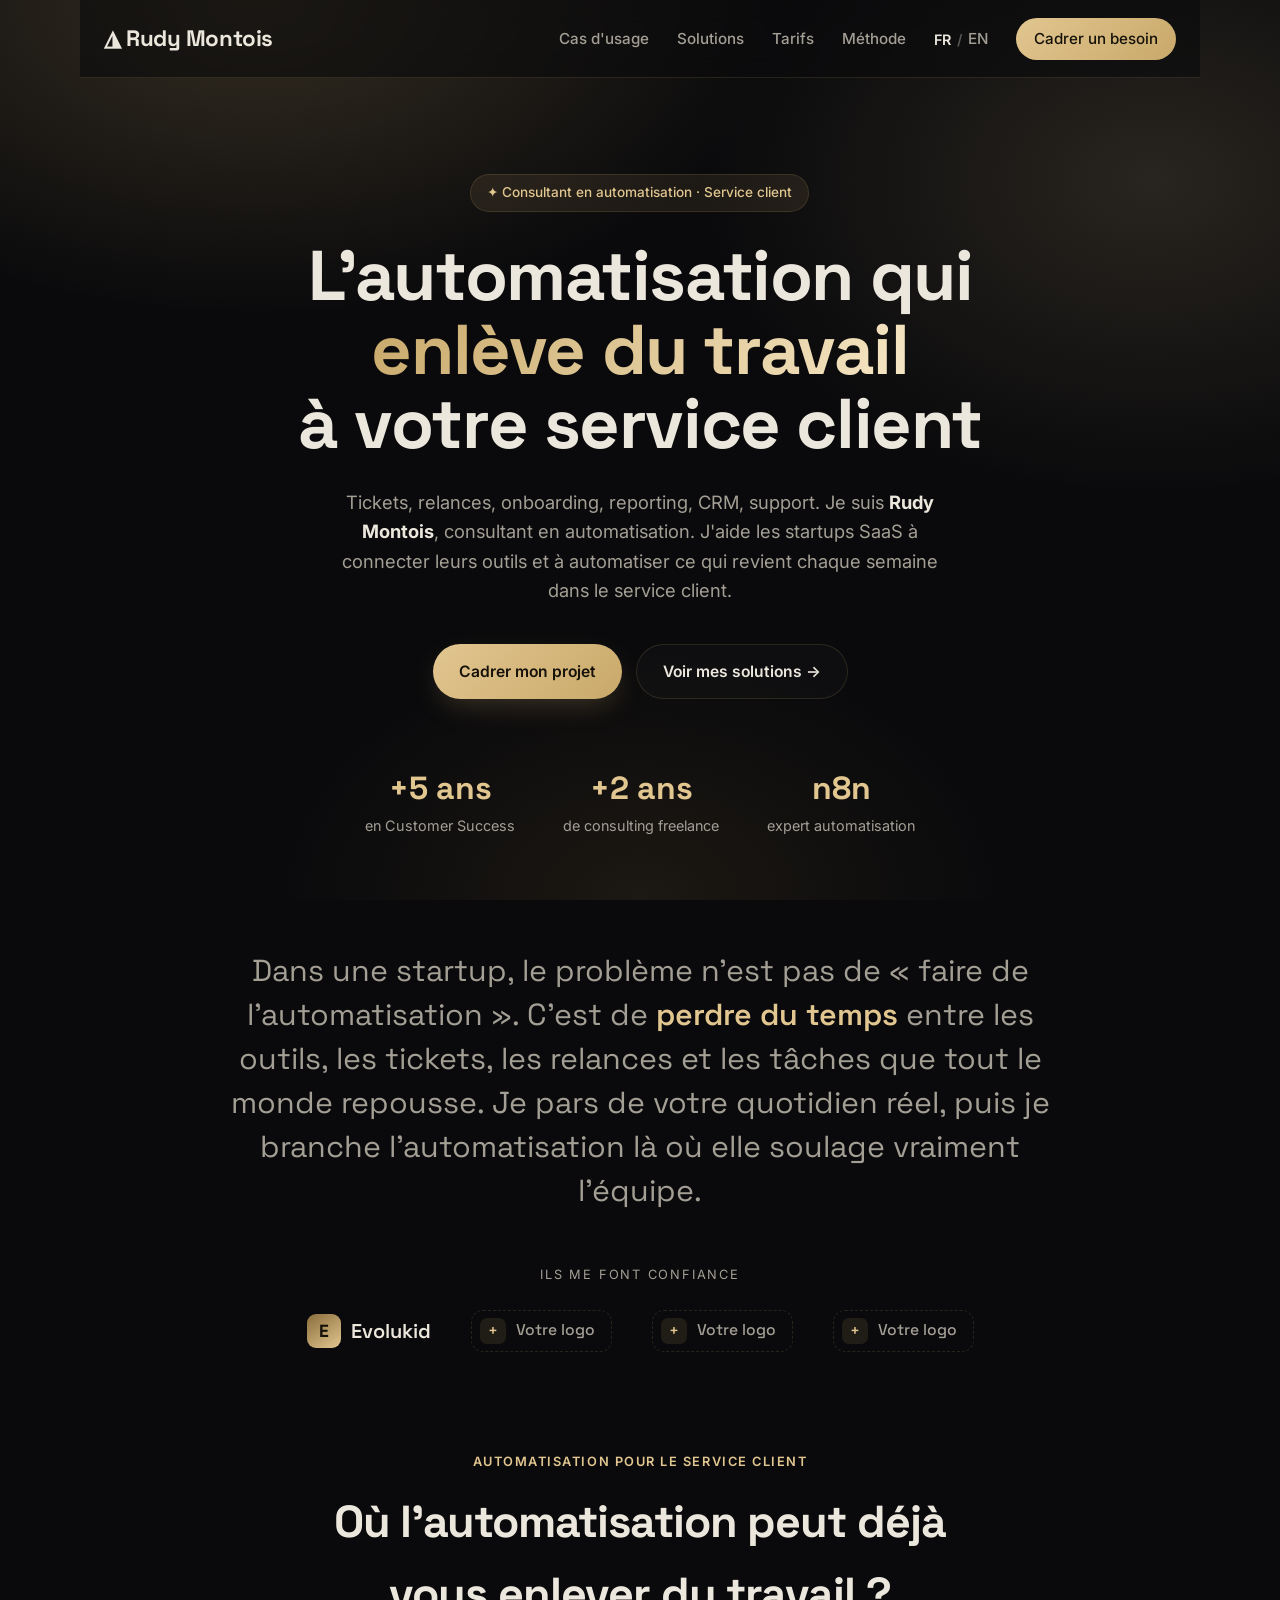
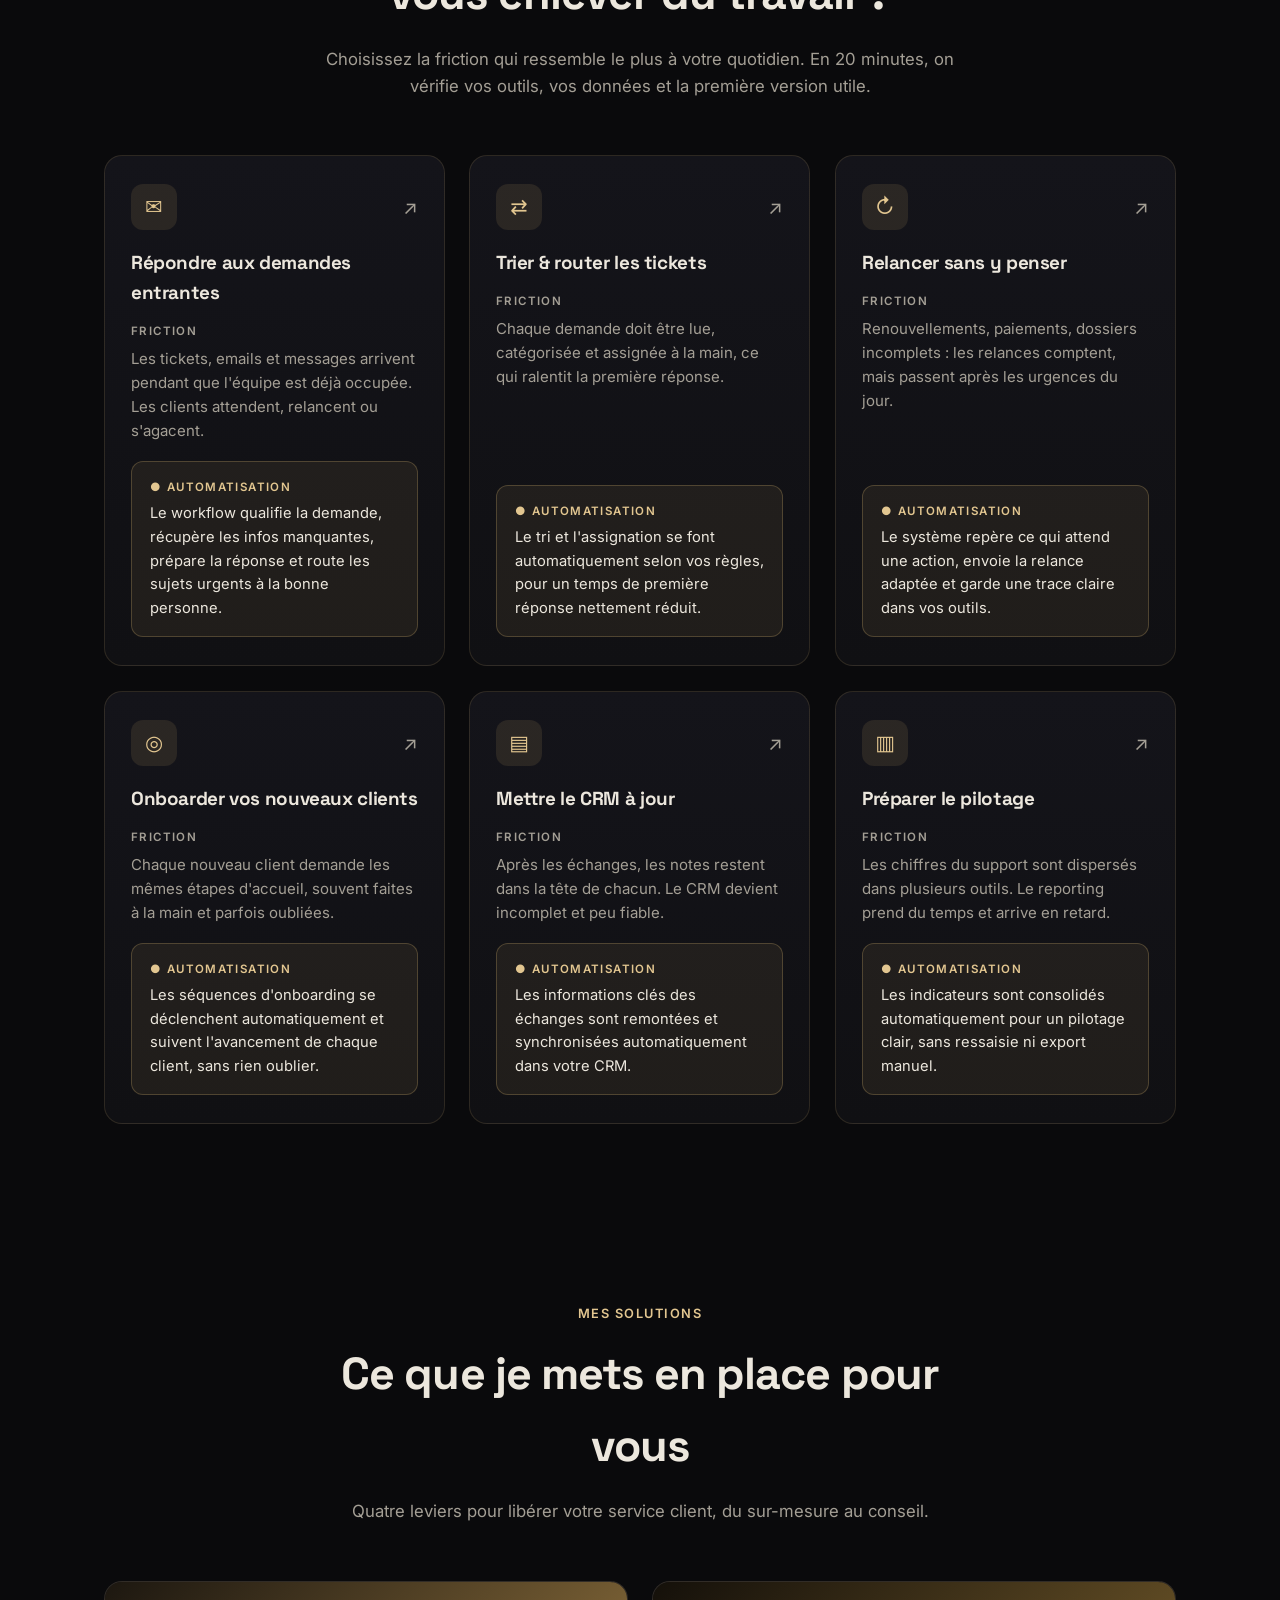
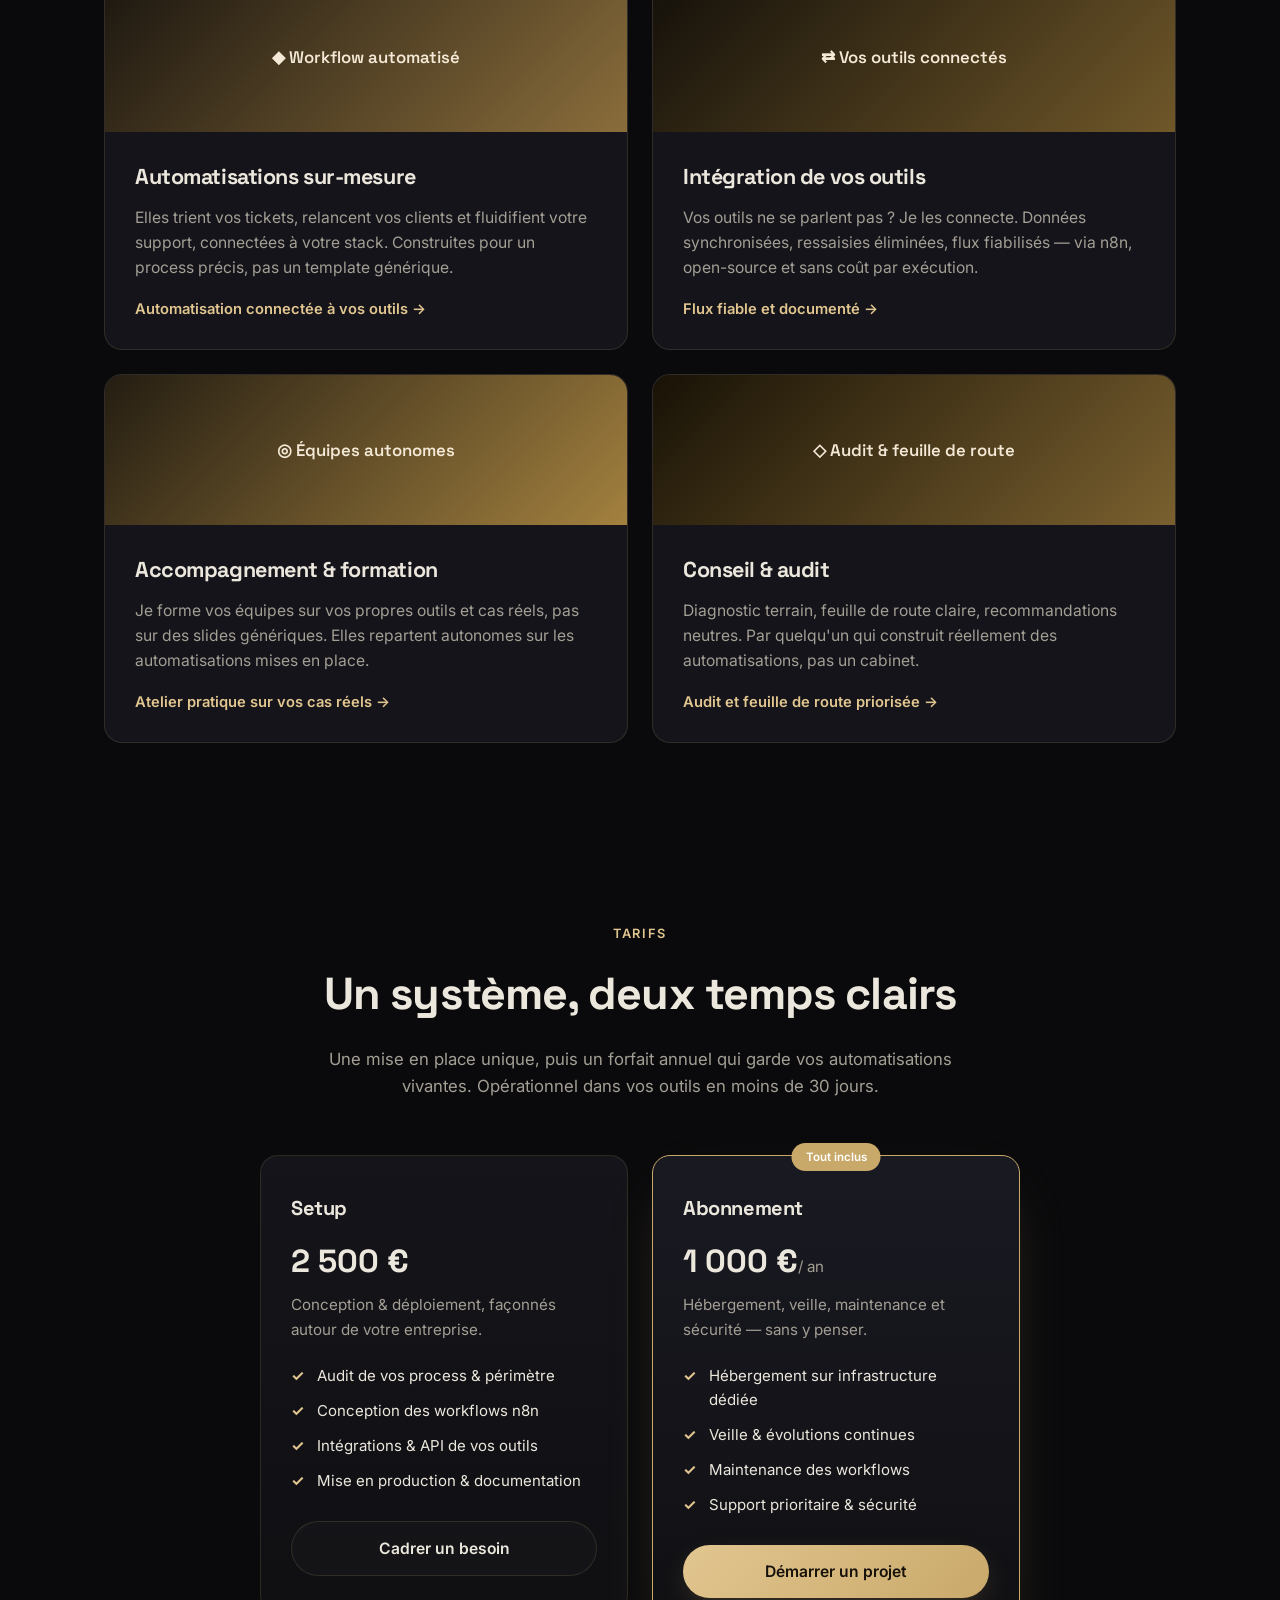
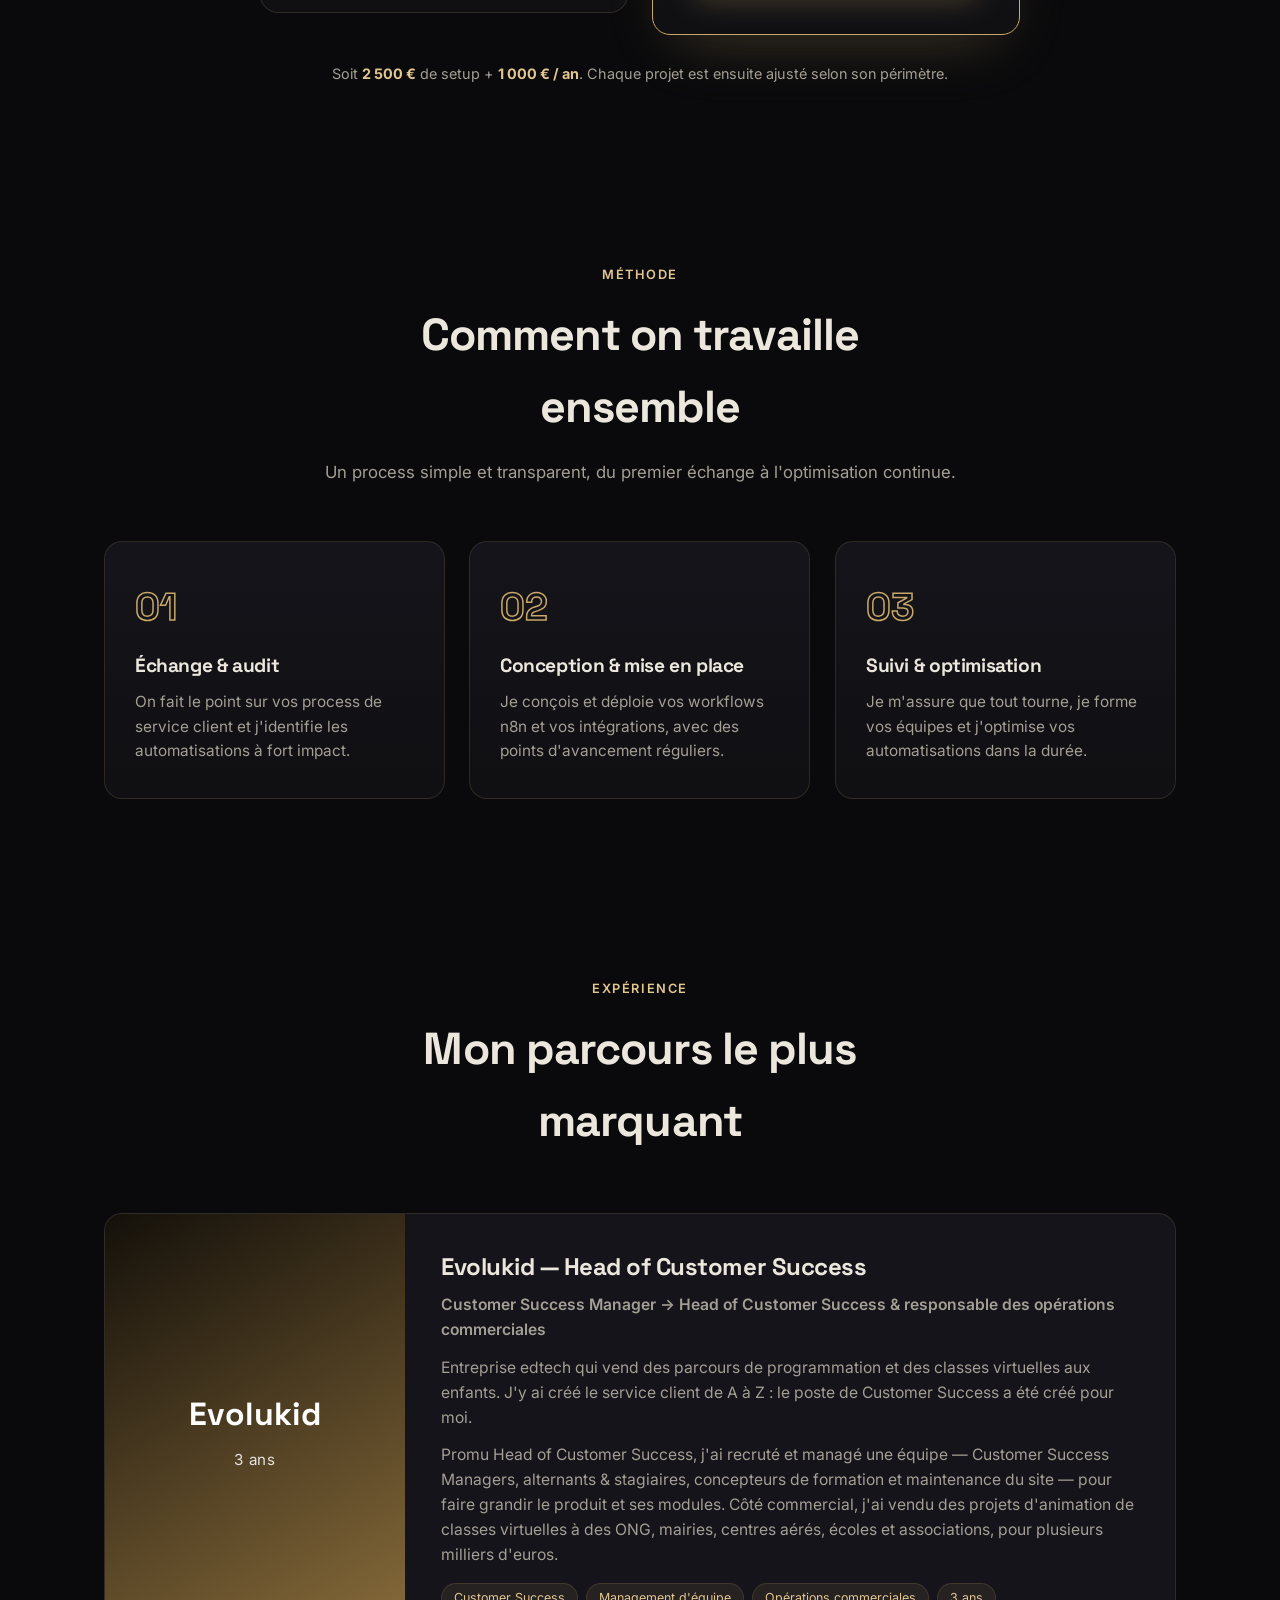
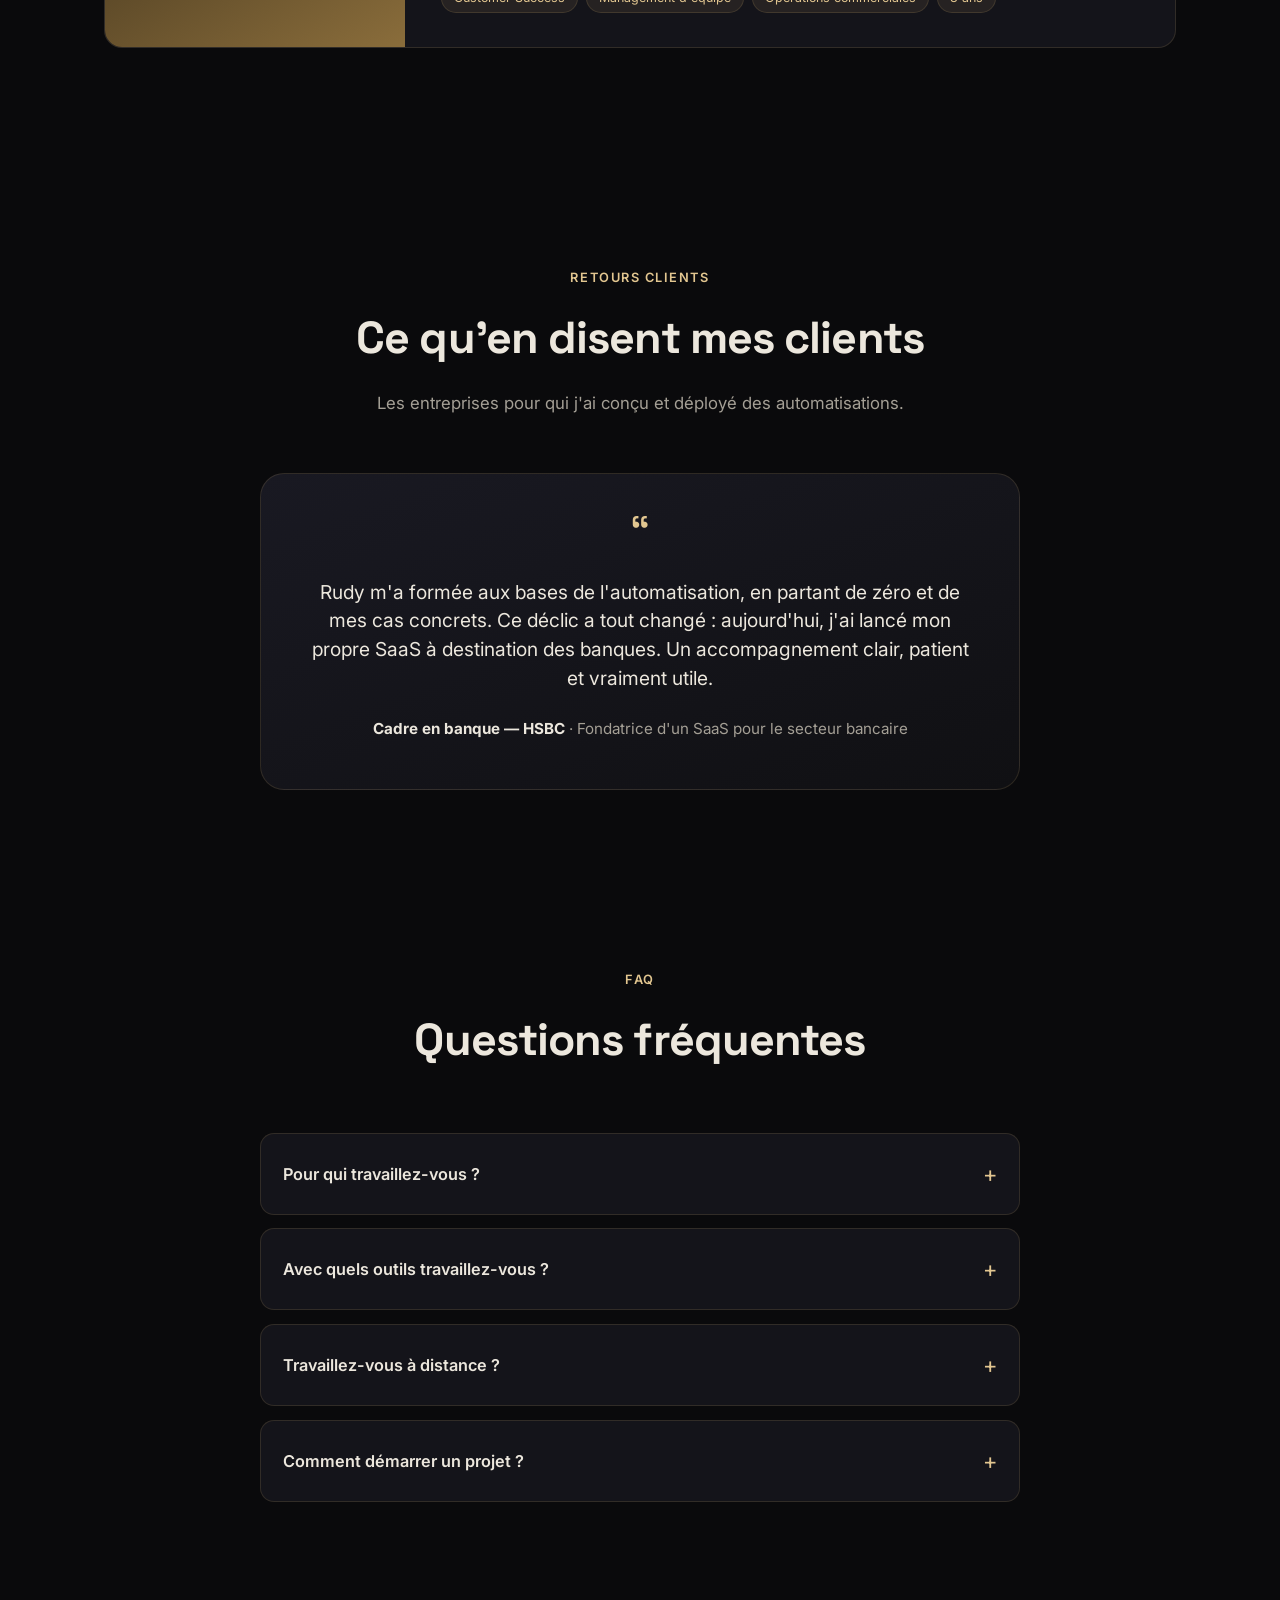
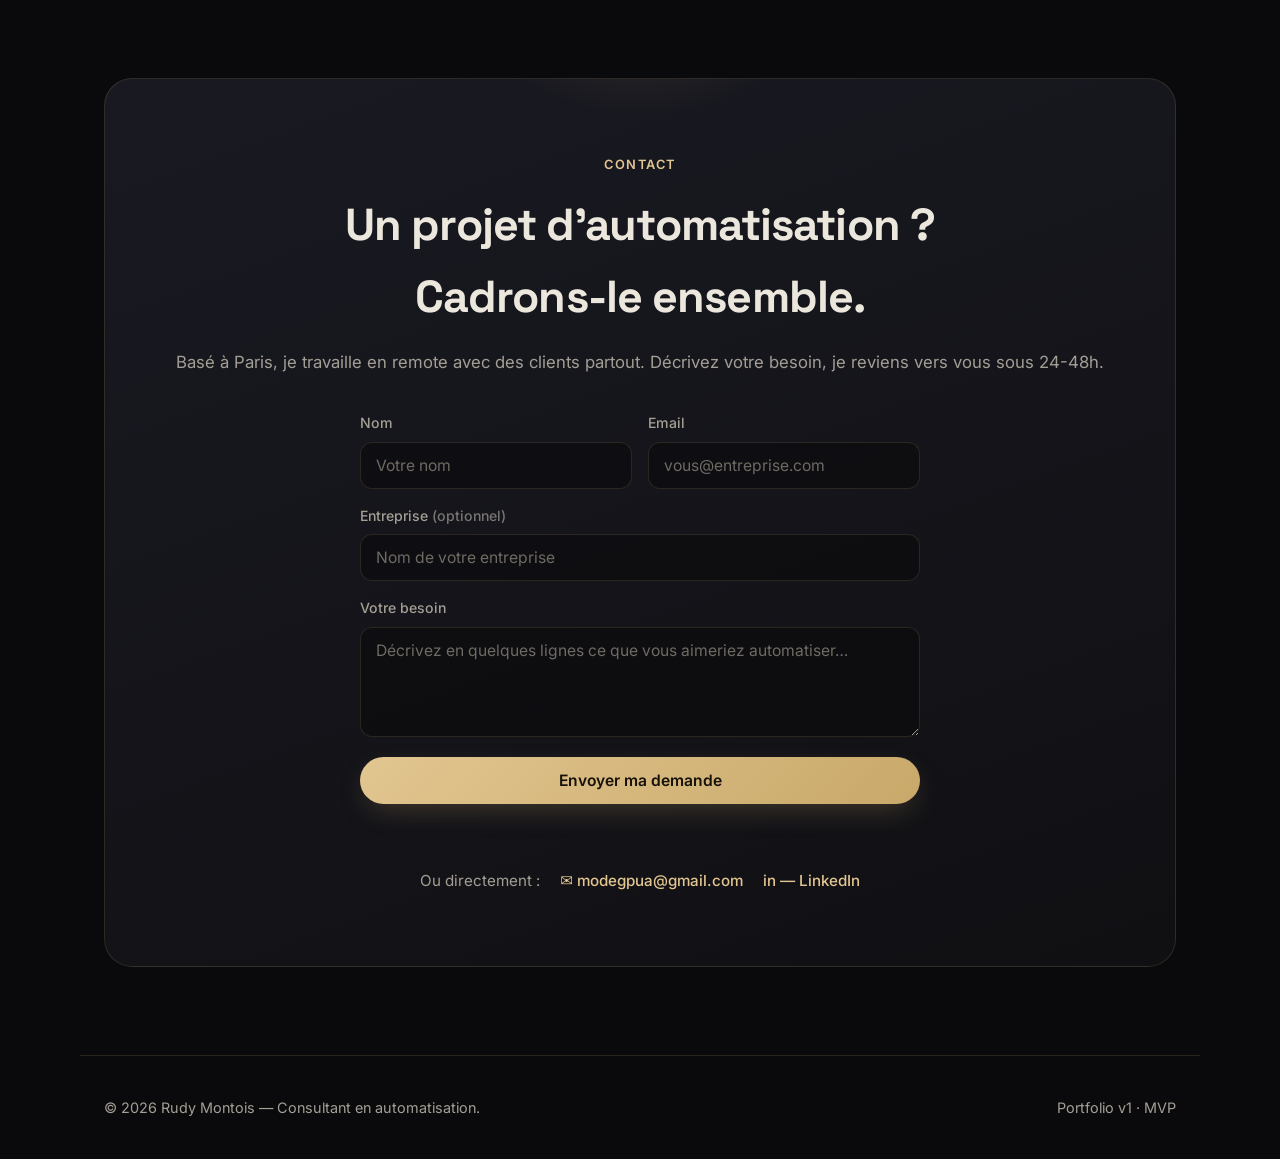
==== commit 7ba64e66: "Adapte le portfolio à la palette or antique + tarifs Anya - Repointe le système de couleurs du viole" ====
--- a/index.html
+++ b/index.html
@@ -3,7 +3,7 @@
 <head>
   <meta charset="UTF-8" />
   <meta name="viewport" content="width=device-width, initial-scale=1.0" />
-  <meta name="theme-color" content="#0b0710" />
+  <meta name="theme-color" content="#0a0a0c" />
   <title>Rudy Montois — Consultant en automatisation | Service client</title>
   <meta name="description" content="Consultant en automatisation spécialisé service client. J'aide les startups SaaS à connecter leurs outils et automatiser ce qui revient chaque semaine." />
   <meta name="author" content="Rudy Montois" />
@@ -233,48 +233,39 @@
     <section id="tarifs" class="section">
       <div class="section-head">
         <span class="tag">Tarifs</span>
-        <h2>Des formules claires</h2>
-        <p class="section-lead">Choisissez le niveau d'accompagnement adapté à votre besoin. Chaque projet est ensuite ajusté selon son périmètre.</p>
+        <h2>Un système, deux temps clairs</h2>
+        <p class="section-lead">Une mise en place unique, puis un forfait annuel qui garde vos automatisations vivantes. Opérationnel dans vos outils en moins de 30 jours.</p>
       </div>
 
       <div class="pricing">
         <article class="price-card">
-          <h3>Audit &amp; Conseil</h3>
-          <div class="price">à partir de <strong>690&nbsp;€</strong></div>
-          <p class="price-desc">Pour y voir clair sur ce qui peut être automatisé.</p>
+          <h3>Setup</h3>
+          <div class="price"><strong>2 500&nbsp;€</strong></div>
+          <p class="price-desc">Conception &amp; déploiement, façonnés autour de votre entreprise.</p>
           <ul>
-            <li>Audit de vos process support</li>
-            <li>Opportunités d'automatisation</li>
-            <li>Feuille de route priorisée</li>
-          </ul>
-          <a href="#contact" class="btn btn-ghost">Cadrer un besoin</a>
-        </article>
-
-        <article class="price-card featured">
-          <div class="price-badge">Le plus demandé</div>
-          <h3>Automatisation sur-mesure</h3>
-          <div class="price">à partir de <strong>1 900&nbsp;€</strong></div>
-          <p class="price-desc">Conception et déploiement de vos workflows, de A à Z.</p>
-          <ul>
-            <li>Workflows n8n sur-mesure</li>
+            <li>Audit de vos process &amp; périmètre</li>
+            <li>Conception des workflows n8n</li>
             <li>Intégrations &amp; API de vos outils</li>
             <li>Mise en production &amp; documentation</li>
           </ul>
+          <a href="#contact" class="btn btn-ghost">Cadrer un besoin</a>
+        </article>
+
+        <article class="price-card featured">
+          <div class="price-badge">Tout inclus</div>
+          <h3>Abonnement</h3>
+          <div class="price"><strong>1 000&nbsp;€</strong><span>/&nbsp;an</span></div>
+          <p class="price-desc">Hébergement, veille, maintenance et sécurité — sans y penser.</p>
+          <ul>
+            <li>Hébergement sur infrastructure dédiée</li>
+            <li>Veille &amp; évolutions continues</li>
+            <li>Maintenance des workflows</li>
+            <li>Support prioritaire &amp; sécurité</li>
+          </ul>
           <a href="#contact" class="btn btn-primary">Démarrer un projet</a>
         </article>
-
-        <article class="price-card">
-          <h3>Accompagnement</h3>
-          <div class="price">à partir de <strong>490&nbsp;€</strong><span>/mois</span></div>
-          <p class="price-desc">Un partenaire dans la durée pour faire évoluer vos automatisations.</p>
-          <ul>
-            <li>Maintenance des workflows</li>
-            <li>Optimisations continues</li>
-            <li>Support prioritaire</li>
-          </ul>
-          <a href="#contact" class="btn btn-ghost">Me contacter</a>
-        </article>
-      </div>
+      </div>
+      <p class="price-note">Soit <strong>2 500&nbsp;€</strong> de setup + <strong>1 000&nbsp;€&nbsp;/&nbsp;an</strong>. Chaque projet est ensuite ajusté selon son périmètre.</p>
     </section>
 
     <!-- Méthode -->
--- a/style.css
+++ b/style.css
@@ -1,19 +1,24 @@
 /* ============================================
-   Portfolio Rudy Montois — Thème sombre + violet
+   Portfolio Rudy Montois — Thème sombre + or antique
    ============================================ */
 
 :root {
-  --bg: #0b0710;
-  --bg-2: #120b1c;
-  --surface: #17101f;
-  --surface-2: #1e1530;
-  --border: #2a1f3d;
-  --text: #ece7f5;
-  --text-dim: #a99cc4;
-  --violet: #8b5cf6;
-  --violet-bright: #a78bfa;
-  --violet-deep: #6d28d9;
-  --violet-glow: rgba(139, 92, 246, 0.35);
+  --bg: #0a0a0c;
+  --bg-2: #101013;
+  --surface: #14141a;
+  --surface-2: #191922;
+  --border: rgba(201, 169, 106, 0.16);
+  --text: #ece7dd;
+  --text-dim: #a49f95;
+  --gold: #c9a96a;
+  --gold-bright: #e2c690;
+  --gold-deep: #8a6d3b;
+  --gold-glow: rgba(201, 169, 106, 0.30);
+  /* Alias de compatibilité : l'ancien thème violet pointe désormais vers l'or */
+  --violet: var(--gold);
+  --violet-bright: var(--gold-bright);
+  --violet-deep: var(--gold-deep);
+  --violet-glow: var(--gold-glow);
   --radius: 18px;
   --maxw: 1120px;
 }
@@ -51,9 +56,9 @@
   inset: 0;
   z-index: -1;
   background:
-    radial-gradient(60% 50% at 20% 0%, rgba(109, 40, 217, 0.28), transparent 70%),
-    radial-gradient(50% 50% at 90% 20%, rgba(139, 92, 246, 0.18), transparent 70%),
-    radial-gradient(40% 40% at 50% 100%, rgba(167, 139, 250, 0.12), transparent 70%),
+    radial-gradient(60% 50% at 20% 0%, rgba(201, 169, 106, 0.22), transparent 70%),
+    radial-gradient(50% 50% at 90% 20%, rgba(226, 198, 144, 0.14), transparent 70%),
+    radial-gradient(40% 40% at 50% 100%, rgba(138, 109, 59, 0.14), transparent 70%),
     var(--bg);
 }
 
@@ -75,7 +80,7 @@
   position: absolute;
   inset: 0;
   z-index: -1;
-  background: rgba(11, 7, 16, 0.6);
+  background: rgba(10, 10, 12, 0.6);
   border-bottom: 1px solid var(--border);
 }
 .logo { font-size: 1.4rem; font-weight: 700; }
@@ -84,8 +89,9 @@
 .nav a { color: var(--text-dim); font-weight: 500; font-size: 0.95rem; transition: color 0.2s; }
 .nav a:hover { color: var(--text); }
 .nav-cta {
-  background: var(--violet);
-  color: #fff !important;
+  background: linear-gradient(135deg, var(--gold-bright), var(--gold));
+  color: #16120a !important;
+  font-weight: 600;
   padding: 9px 18px;
   border-radius: 999px;
   transition: background 0.2s, transform 0.2s;
@@ -110,8 +116,8 @@
   transition: transform 0.2s, box-shadow 0.2s, background 0.2s;
 }
 .btn-primary {
-  background: linear-gradient(135deg, var(--violet), var(--violet-deep));
-  color: #fff;
+  background: linear-gradient(135deg, var(--gold-bright), var(--gold));
+  color: #16120a;
   box-shadow: 0 10px 30px -8px var(--violet-glow);
 }
 .btn-primary:hover { transform: translateY(-2px); box-shadow: 0 16px 40px -8px var(--violet-glow); }
@@ -127,8 +133,8 @@
 }
 .eyebrow {
   display: inline-block;
-  color: var(--violet-bright);
-  background: rgba(139, 92, 246, 0.1);
+  color: var(--gold-bright);
+  background: rgba(201, 169, 106, 0.1);
   border: 1px solid var(--border);
   padding: 7px 16px;
   border-radius: 999px;
@@ -138,7 +144,7 @@
 }
 .hero h1 { font-size: clamp(2.4rem, 6vw, 4.4rem); font-weight: 700; line-height: 1.05; }
 .grad {
-  background: linear-gradient(120deg, var(--violet-bright), #e9d5ff, var(--violet-bright));
+  background: linear-gradient(120deg, var(--gold), #f4e4c1, var(--gold-bright));
   background-size: 200% auto;
   -webkit-background-clip: text;
   background-clip: text;
@@ -201,8 +207,8 @@
   width: 34px; height: 34px;
   display: grid; place-items: center;
   border-radius: 9px;
-  background: linear-gradient(145deg, var(--violet-deep), var(--violet-bright));
-  color: #fff;
+  background: linear-gradient(145deg, var(--gold-deep), var(--gold-bright));
+  color: #16120a;
   font-size: 1.1rem;
   font-weight: 700;
 }
@@ -218,13 +224,15 @@
   width: 26px; height: 26px;
   display: grid; place-items: center;
   border-radius: 7px;
-  background: rgba(139, 92, 246, 0.12);
-  color: var(--violet-bright);
+  background: rgba(201, 169, 106, 0.12);
+  color: var(--gold-bright);
   font-size: 1rem;
 }
 
 /* ---------- Tarifs ---------- */
-.pricing { display: grid; grid-template-columns: repeat(3, 1fr); gap: 24px; align-items: start; }
+.pricing { display: grid; grid-template-columns: repeat(2, 1fr); gap: 24px; align-items: start; max-width: 760px; margin: 0 auto; }
+.price-note { text-align: center; color: var(--text-dim); font-size: 0.9rem; margin-top: 26px; }
+.price-note strong { color: var(--gold-bright); }
 .price-card {
   position: relative;
   background: linear-gradient(180deg, var(--surface), var(--bg-2));
@@ -296,8 +304,8 @@
   width: 46px; height: 46px;
   display: grid; place-items: center;
   border-radius: 12px;
-  background: rgba(139, 92, 246, 0.12);
-  color: var(--violet-bright);
+  background: rgba(201, 169, 106, 0.12);
+  color: var(--gold-bright);
   font-size: 1.3rem;
 }
 .friction-top .arrow { color: var(--text-dim); font-size: 1.2rem; }
@@ -313,8 +321,8 @@
 .friction-card > p { color: var(--text-dim); font-size: 0.94rem; margin-bottom: 18px; }
 .auto-box {
   margin-top: auto;
-  background: rgba(139, 92, 246, 0.09);
-  border: 1px solid rgba(139, 92, 246, 0.25);
+  background: rgba(201, 169, 106, 0.09);
+  border: 1px solid rgba(201, 169, 106, 0.28);
   border-radius: 12px;
   padding: 16px 18px;
 }
@@ -340,10 +348,11 @@
   font-size: 1.05rem;
   color: #fff;
 }
-.solution-visual.v1 { background: linear-gradient(135deg, #6d28d9, #a78bfa); }
-.solution-visual.v2 { background: linear-gradient(135deg, #4c1d95, #8b5cf6); }
-.solution-visual.v3 { background: linear-gradient(135deg, #7c3aed, #c084fc); }
-.solution-visual.v4 { background: linear-gradient(135deg, #5b21b6, #9333ea); }
+.solution-visual { color: #f4e9d6; }
+.solution-visual.v1 { background: linear-gradient(135deg, #1c1710, #8a6d3b); }
+.solution-visual.v2 { background: linear-gradient(135deg, #14100a, #6f5729); }
+.solution-visual.v3 { background: linear-gradient(135deg, #241d12, #a3813f); }
+.solution-visual.v4 { background: linear-gradient(135deg, #181206, #7a602f); }
 .solution-body { padding: 28px 30px; }
 .solution-body h3 { font-size: 1.35rem; margin-bottom: 10px; }
 .solution-body p { color: var(--text-dim); font-size: 0.98rem; margin-bottom: 16px; }
@@ -429,7 +438,7 @@
 }
 .project-featured:hover { border-color: var(--violet); box-shadow: 0 24px 60px -24px var(--violet-glow); }
 .featured-visual {
-  background: linear-gradient(150deg, var(--violet-deep), var(--violet-bright));
+  background: linear-gradient(150deg, #14100a, var(--gold-deep));
   display: flex;
   flex-direction: column;
   align-items: center;
@@ -455,8 +464,8 @@
 .chips { display: flex; gap: 8px; flex-wrap: wrap; margin-top: 16px; }
 .chips span {
   font-size: 0.78rem;
-  color: var(--violet-bright);
-  background: rgba(139, 92, 246, 0.1);
+  color: var(--gold-bright);
+  background: rgba(201, 169, 106, 0.1);
   border: 1px solid var(--border);
   padding: 4px 12px;
   border-radius: 999px;
@@ -500,7 +509,7 @@
 .contact-form input,
 .contact-form textarea {
   width: 100%;
-  background: rgba(11, 7, 16, 0.55);
+  background: rgba(10, 10, 12, 0.55);
   border: 1px solid var(--border);
   border-radius: 12px;
   padding: 13px 15px;
@@ -510,12 +519,12 @@
   transition: border-color 0.2s, box-shadow 0.2s;
 }
 .contact-form input::placeholder,
-.contact-form textarea::placeholder { color: #6b5f85; }
+.contact-form textarea::placeholder { color: #6f6b63; }
 .contact-form input:focus,
 .contact-form textarea:focus {
   outline: none;
-  border-color: var(--violet);
-  box-shadow: 0 0 0 3px rgba(139, 92, 246, 0.18);
+  border-color: var(--gold);
+  box-shadow: 0 0 0 3px rgba(201, 169, 106, 0.18);
 }
 .contact-form textarea { resize: vertical; min-height: 110px; }
 .form-submit { margin-top: 4px; justify-content: center; border: none; cursor: pointer; font-family: inherit; }
